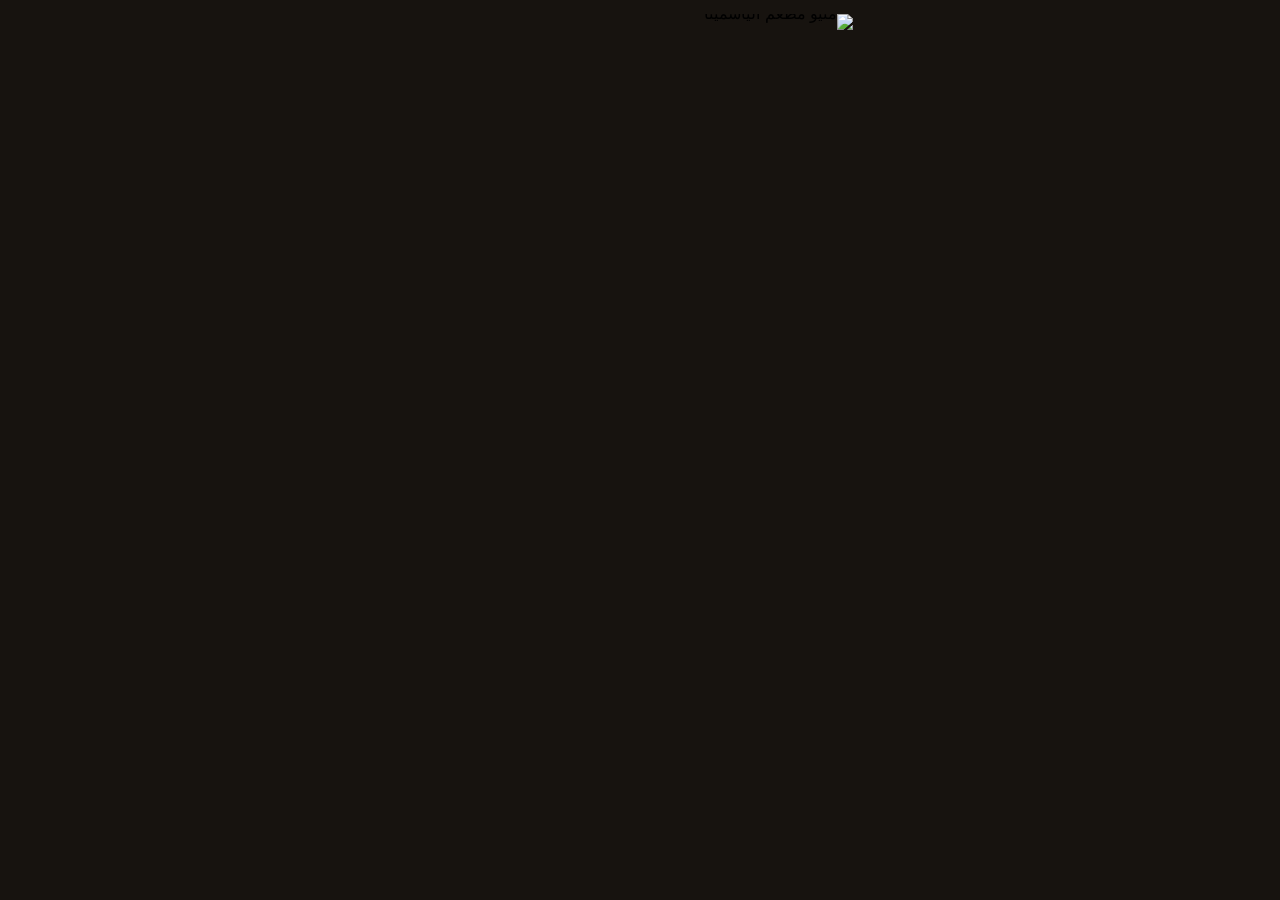
==== index.html @ 0ace9b57 "Add files via upload" ====
<!doctype html>
<html lang="ar" dir="rtl">
<head>
<meta charset="utf-8">
<meta name="viewport" content="width=device-width, initial-scale=1, viewport-fit=cover">
<meta name="theme-color" content="#211b13">
<title>منيو الياسمينا</title>
<style>
*{box-sizing:border-box}html,body{margin:0;min-height:100%;background:#17130f;font-family:Arial,Tahoma,sans-serif}
body{display:flex;justify-content:center;align-items:flex-start}
.menu-page{position:relative;width:min(100vw,calc(100vh * 300 / 633));max-width:600px;line-height:0}
.menu-page img{display:block;width:100%;height:auto}
.hotspot{position:absolute;display:block;z-index:2;cursor:pointer;-webkit-tap-highlight-color:transparent}
.cover-menu{left:18%;top:53%;width:64%;height:11%}
.category-link{border-radius:8px}
.back{position:fixed;z-index:10;top:max(10px,env(safe-area-inset-top));right:10px;line-height:1.2;text-decoration:none;color:#23190b;background:#ffc928;border:1px solid rgba(255,255,255,.45);border-radius:24px;padding:10px 14px;font-size:14px;font-weight:700;box-shadow:0 2px 9px #0005}
.back:active{transform:scale(.98)}
@media(min-width:700px){body{padding:14px 0}.menu-page{width:min(440px,calc(100vh * 300 / 633))}}
</style>
</head>
<body>
<main class="menu-page" id="app" aria-label="منيو مطعم الياسمينا"></main>
<script>
const pageParam = new URLSearchParams(location.search).get('page');
let page = Number(pageParam || 1);
if (!Number.isInteger(page) || page < 1 || page > 13) page = 1;
const app = document.getElementById('app');
const img = document.createElement('img');
img.src = `assets/page${page}.png`;
img.alt = page === 1 ? 'منيو مطعم الياسمينا' : page === 2 ? 'قائمة أصناف المنيو' : 'منيو الياسمينا - صفحة الصنف';
img.fetchPriority = 'high';
app.appendChild(img);
function addLink(href, cls, label, style) {
 const a=document.createElement('a'); a.href=href; a.className='hotspot '+cls; a.setAttribute('aria-label',label); a.title=label;
 Object.assign(a.style,style); app.appendChild(a);
}
if(page===1){
 addLink('?page=2','cover-menu','عرض المنيو',{});
} else if(page===2){
 const categoryLinks = [
  ['?page=3','شاورما الفراخ','6.4771%'],
  ['?page=4','مشويات الفراخ','15.0079%'],
  ['?page=5','مشويات اللحمة','22.5118%'],
  ['?page=6','فراخ كريسبي','30.0158%'],
  ['?page=10','البيتزا','36.3349%'],
  ['?page=9','المناقيش','43.4439%'],
  ['?page=7','الطواجن','50.5529%'],
  ['?page=8','الصفائح','58.4518%'],
  ['?page=13','السندوتشات','66.3507%'],
  ['?page=12','المقبلات','73.8547%'],
  ['?page=11','المشروبات','81.3586%']
 ];
 categoryLinks.forEach(([href,label,top]) => {
  addLink(href,'category-link',label,{top, height:'4.7393%',left:'18%',width:'64%'});
 });
} else {
 const back=document.createElement('a');
 back.href='?page=2'; back.className='back'; back.textContent='‹ الأصناف';
 back.setAttribute('aria-label','الرجوع إلى صفحة الأصناف الرئيسية');
 document.body.appendChild(back);
 // tap the page title area to return to the categories list as an additional shortcut
 addLink('?page=2','','الرجوع إلى الأصناف',{top:'0%',left:'0%',width:'100%',height:'8%'});
}
</script>
</body>
</html>
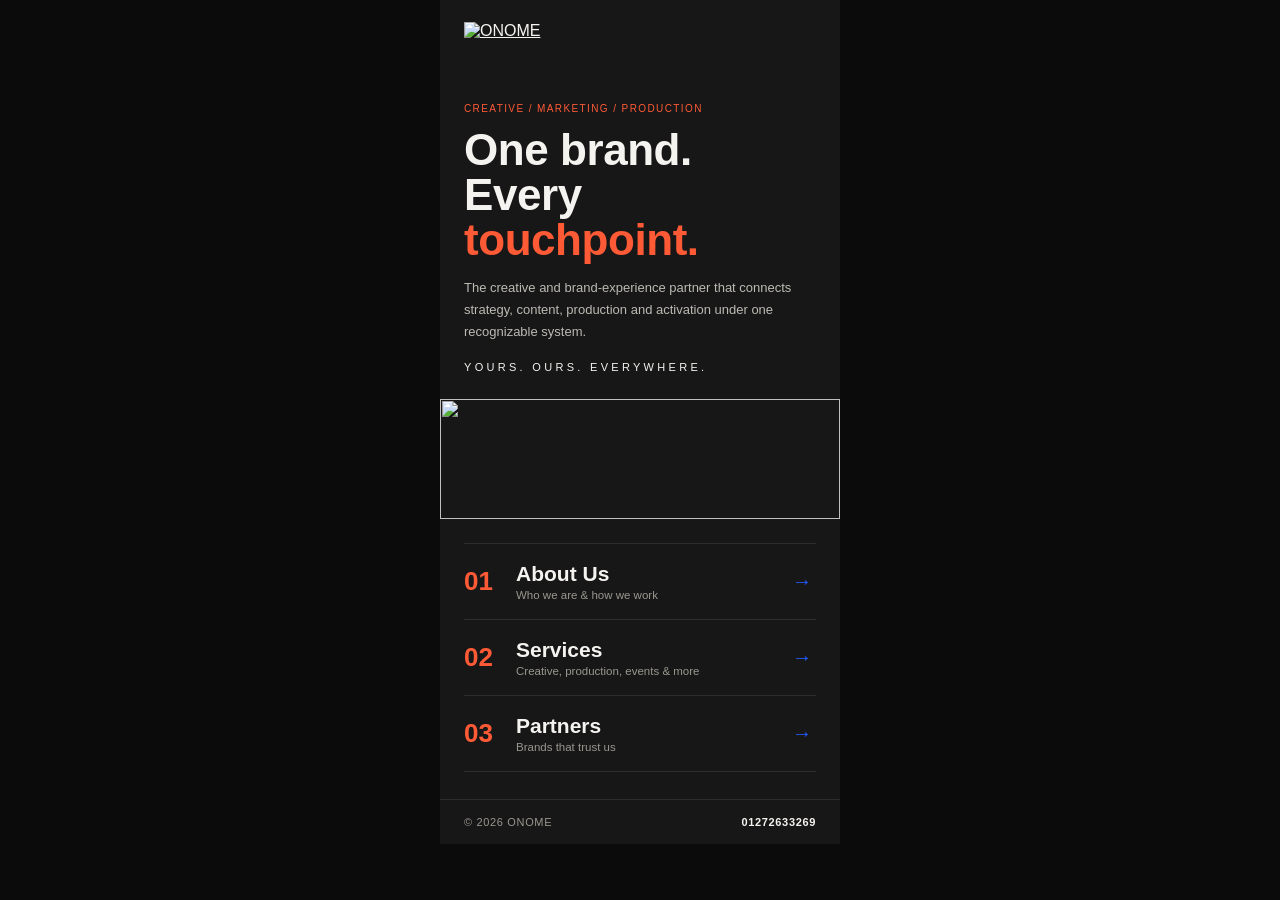
==== commit 7a5a5fc6: "Add files via upload" ====
--- a/index.html
+++ b/index.html
@@ -1,66 +1,52 @@
 <!doctype html>
-<html lang="ar" dir="rtl">
+<html lang="en">
 <head>
 <meta charset="utf-8">
-<meta name="viewport" content="width=device-width, initial-scale=1, viewport-fit=cover">
-<meta name="theme-color" content="#211b13">
-<title>منيو الياسمينا</title>
-<style>
-*{box-sizing:border-box}html,body{margin:0;min-height:100%;background:#17130f;font-family:Arial,Tahoma,sans-serif}
-body{display:flex;justify-content:center;align-items:flex-start}
-.menu-page{position:relative;width:min(100vw,calc(100vh * 300 / 633));max-width:600px;line-height:0}
-.menu-page img{display:block;width:100%;height:auto}
-.hotspot{position:absolute;display:block;z-index:2;cursor:pointer;-webkit-tap-highlight-color:transparent}
-.cover-menu{left:18%;top:53%;width:64%;height:11%}
-.category-link{border-radius:8px}
-.back{position:fixed;z-index:10;top:max(10px,env(safe-area-inset-top));right:10px;line-height:1.2;text-decoration:none;color:#23190b;background:#ffc928;border:1px solid rgba(255,255,255,.45);border-radius:24px;padding:10px 14px;font-size:14px;font-weight:700;box-shadow:0 2px 9px #0005}
-.back:active{transform:scale(.98)}
-@media(min-width:700px){body{padding:14px 0}.menu-page{width:min(440px,calc(100vh * 300 / 633))}}
-</style>
+<meta name="viewport" content="width=400">
+<title>ONOME — Yours. Ours. Everywhere.</title>
+<meta name="description" content="ONOME — Creative / Marketing / Production. Yours. Ours. Everywhere.">
+<link rel="icon" href="images/favicon.png">
+<link rel="preload" href="fonts/SpaceGrotesk.woff" as="font" type="font/woff" crossorigin>
+<link rel="stylesheet" href="style.css">
 </head>
 <body>
-<main class="menu-page" id="app" aria-label="منيو مطعم الياسمينا"></main>
-<script>
-const pageParam = new URLSearchParams(location.search).get('page');
-let page = Number(pageParam || 1);
-if (!Number.isInteger(page) || page < 1 || page > 13) page = 1;
-const app = document.getElementById('app');
-const img = document.createElement('img');
-img.src = `assets/page${page}.png`;
-img.alt = page === 1 ? 'منيو مطعم الياسمينا' : page === 2 ? 'قائمة أصناف المنيو' : 'منيو الياسمينا - صفحة الصنف';
-img.fetchPriority = 'high';
-app.appendChild(img);
-function addLink(href, cls, label, style) {
- const a=document.createElement('a'); a.href=href; a.className='hotspot '+cls; a.setAttribute('aria-label',label); a.title=label;
- Object.assign(a.style,style); app.appendChild(a);
-}
-if(page===1){
- addLink('?page=2','cover-menu','عرض المنيو',{});
-} else if(page===2){
- const categoryLinks = [
-  ['?page=3','شاورما الفراخ','6.4771%'],
-  ['?page=4','مشويات الفراخ','15.0079%'],
-  ['?page=5','مشويات اللحمة','22.5118%'],
-  ['?page=6','فراخ كريسبي','30.0158%'],
-  ['?page=10','البيتزا','36.3349%'],
-  ['?page=9','المناقيش','43.4439%'],
-  ['?page=7','الطواجن','50.5529%'],
-  ['?page=8','الصفائح','58.4518%'],
-  ['?page=13','السندوتشات','66.3507%'],
-  ['?page=12','المقبلات','73.8547%'],
-  ['?page=11','المشروبات','81.3586%']
- ];
- categoryLinks.forEach(([href,label,top]) => {
-  addLink(href,'category-link',label,{top, height:'4.7393%',left:'18%',width:'64%'});
- });
-} else {
- const back=document.createElement('a');
- back.href='?page=2'; back.className='back'; back.textContent='‹ الأصناف';
- back.setAttribute('aria-label','الرجوع إلى صفحة الأصناف الرئيسية');
- document.body.appendChild(back);
- // tap the page title area to return to the categories list as an additional shortcut
- addLink('?page=2','','الرجوع إلى الأصناف',{top:'0%',left:'0%',width:'100%',height:'8%'});
-}
-</script>
+<div class="frame dark">
+  <header>
+    <a class="logo" href="index.html"><img src="images/logo.png" alt="ONOME" width="130" height="25"></a>
+  </header>
+
+  <section class="hero">
+    <div class="label">Creative / Marketing / Production</div>
+    <h1>One brand.<br>Every <em>touchpoint.</em></h1>
+    <p>The creative and brand-experience partner that connects strategy, content, production and activation under one recognizable system.</p>
+    <div class="tagline">YOURS. OURS. EVERYWHERE.</div>
+  </section>
+
+  <img class="ribbon" src="images/ribbon.jpg" alt="" width="836" height="170">
+
+  <nav class="nav-cards">
+    <a class="nav-card" href="about.html">
+      <span class="num">01</span>
+      <div><h2>About Us</h2><small>Who we are &amp; how we work</small></div>
+      <span class="arrow">→</span>
+    </a>
+    <a class="nav-card" href="services.html">
+      <span class="num">02</span>
+      <div><h2>Services</h2><small>Creative, production, events &amp; more</small></div>
+      <span class="arrow">→</span>
+    </a>
+    <a class="nav-card" href="partners.html">
+      <span class="num">03</span>
+      <div><h2>Partners</h2><small>Brands that trust us</small></div>
+      <span class="arrow">→</span>
+    </a>
+  </nav>
+  <div style="flex:1;min-height:24px"></div>
+
+  <footer>
+    <span>© 2026 ONOME</span>
+    <a href="tel:+201272633269">01272633269</a>
+  </footer>
+</div>
 </body>
-</html>+</html>
--- a/style.css
+++ b/style.css
@@ -0,0 +1,130 @@
+/* Brand fonts — bundled (SIL Open Font License, see /fonts) */
+@font-face{font-family:'Space Grotesk';src:url(fonts/SpaceGrotesk.woff) format('woff');font-weight:300 700;font-display:swap}
+@font-face{font-family:'Montserrat';src:url(fonts/Montserrat.woff) format('woff');font-weight:100 900;font-display:swap}
+
+/* ===== ONOME brand tokens (Brand Book v1.0) ===== */
+:root{
+  --charcoal:#171717;   /* primary background / type */
+  --offwhite:#F5F3EF;   /* primary light / reverse logo */
+  --orange:#FF5A36;     /* energy / action / accent */
+  --blue:#245BFF;       /* digital / contrast accent */
+  --lime:#B8F34A;       /* campaign pop — use with restraint */
+  --green:#075B4B;      /* secondary support */
+  --grey:#6B6B6B;
+  --line:#E2DFD8;
+  --font-head:'Space Grotesk',sans-serif;
+  --font-body:'Montserrat',sans-serif;
+}
+
+*{box-sizing:border-box;margin:0;padding:0}
+html,body{background:#0B0B0B}
+body{display:flex;justify-content:center;font-family:var(--font-body);color:var(--charcoal)}
+a{color:inherit}
+
+/* Fixed 400 x 844 frame */
+.frame{
+  width:400px;height:844px;overflow-y:auto;overflow-x:hidden;
+  background:var(--offwhite);display:flex;flex-direction:column;
+}
+.frame::-webkit-scrollbar{width:0}
+.frame.dark{background:var(--charcoal);color:var(--offwhite)}
+
+/* Header */
+header{
+  background:var(--charcoal);display:flex;align-items:center;justify-content:space-between;
+  padding:22px 24px;
+}
+.logo img{display:block;width:130px;height:auto}
+.back{
+  font-size:11px;font-weight:500;letter-spacing:.12em;text-transform:uppercase;
+  color:var(--offwhite);text-decoration:none;border:1px solid #3a3a3a;border-radius:999px;padding:7px 12px;
+}
+.back:hover{border-color:var(--orange);color:var(--orange)}
+
+/* Labels */
+.label{font-size:10px;font-weight:500;letter-spacing:.14em;text-transform:uppercase;color:var(--orange)}
+
+/* ---------- Home ---------- */
+.hero{padding:34px 24px 0}
+.hero h1{
+  font-family:var(--font-head);font-weight:700;font-size:44px;line-height:1.02;
+  letter-spacing:-.01em;margin:14px 0 14px;
+}
+.hero h1 em{font-style:normal;color:var(--orange)}
+.hero p{color:#BDBAB4;font-size:13px;line-height:1.7}
+.tagline{font-size:11px;letter-spacing:.3em;color:var(--offwhite);margin-top:18px}
+
+.ribbon{display:block;width:100%;height:120px;object-fit:cover;margin:26px 0 24px}
+
+.nav-cards{display:flex;flex-direction:column;padding:0 24px}
+.nav-card{
+  display:grid;grid-template-columns:52px 1fr 24px;align-items:center;
+  padding:18px 0;border-top:1px solid #2E2E2E;text-decoration:none;color:var(--offwhite);
+}
+.nav-card:last-child{border-bottom:1px solid #2E2E2E}
+.nav-card .num{font-family:var(--font-head);font-weight:700;font-size:26px;color:var(--orange)}
+.nav-card h2{font-family:var(--font-head);font-weight:700;font-size:21px}
+.nav-card small{display:block;color:#9A978F;font-size:11.5px;margin-top:3px}
+.nav-card .arrow{color:var(--blue);font-size:20px;transition:transform .2s}
+.nav-card:hover .arrow{transform:translateX(4px);color:var(--orange)}
+
+/* ---------- Inner pages ---------- */
+main{flex:1;padding:30px 24px 26px}
+.page-title{font-family:var(--font-head);font-weight:700;font-size:38px;line-height:1.05;margin:8px 0 14px}
+.lead{color:#4A4A4A;font-size:13.5px;line-height:1.75;margin-bottom:24px}
+
+.panel{
+  background:var(--charcoal);color:var(--offwhite);border-radius:12px;
+  padding:20px;margin-bottom:22px;position:relative;overflow:hidden;
+}
+.panel h3{font-family:var(--font-head);font-weight:700;font-size:21px;line-height:1.2;margin:8px 0}
+.panel p{font-size:12.5px;line-height:1.65;color:#C9C6BF}
+.panel::after{content:"";position:absolute;right:-18px;bottom:-18px;width:64px;height:64px;
+  background:linear-gradient(135deg,transparent 50%,var(--orange) 50%)}
+
+.block{border-top:1.5px solid var(--charcoal);padding-top:10px;margin-bottom:20px}
+.block p{font-size:13px;line-height:1.65;margin-top:6px}
+
+.chips{display:flex;flex-wrap:wrap;gap:7px;margin:10px 0 22px}
+.chip{background:var(--charcoal);color:var(--offwhite);font-size:11px;font-weight:500;border-radius:999px;padding:6px 12px}
+
+.checks{list-style:none;display:grid;grid-template-columns:1fr 1fr;gap:8px;margin-top:10px}
+.checks li{border:1px solid var(--line);background:#fff;border-radius:10px;padding:11px 12px;font-size:12px;font-weight:500}
+.checks li::before{content:"";display:inline-block;width:7px;height:7px;background:var(--orange);margin-right:8px;vertical-align:1px}
+
+.list{display:flex;flex-direction:column;gap:9px}
+.item{
+  display:grid;grid-template-columns:40px 1fr;gap:4px;
+  background:#fff;border:1px solid var(--line);border-radius:12px;padding:15px 16px;
+}
+.item .num{font-family:var(--font-head);font-weight:700;font-size:19px;color:var(--orange)}
+.item h3{font-family:var(--font-head);font-weight:700;font-size:16px;margin-bottom:3px}
+.item p{color:var(--grey);font-size:12px;line-height:1.55}
+
+.descriptor{
+  background:var(--blue);color:#fff;border-radius:12px;padding:18px 20px;margin-bottom:22px;
+  display:grid;grid-template-columns:1fr 1fr;gap:10px 12px;
+  font-size:11px;font-weight:500;letter-spacing:.18em;
+}
+
+.partners{display:grid;grid-template-columns:1fr 1fr;gap:9px}
+.partner{
+  background:#fff;border:1px solid var(--line);border-radius:12px;height:80px;
+  display:flex;align-items:center;justify-content:center;text-align:center;padding:10px;
+  font-family:var(--font-head);font-weight:700;font-size:13.5px;line-height:1.25;
+}
+.partner:nth-child(4n+1){border-left:4px solid var(--orange)}
+.partner:nth-child(4n+2){border-left:4px solid var(--blue)}
+
+.cta{
+  display:block;margin-top:24px;background:var(--orange);color:#fff;text-align:center;text-decoration:none;
+  font-family:var(--font-head);font-weight:700;font-size:15px;border-radius:999px;padding:15px;
+}
+
+/* Footer */
+footer{
+  background:var(--charcoal);color:#9A978F;font-size:11px;letter-spacing:.06em;
+  padding:16px 24px;display:flex;justify-content:space-between;align-items:center;
+}
+.frame.dark footer{border-top:1px solid #2E2E2E}
+footer a{color:var(--offwhite);text-decoration:none;font-weight:600}
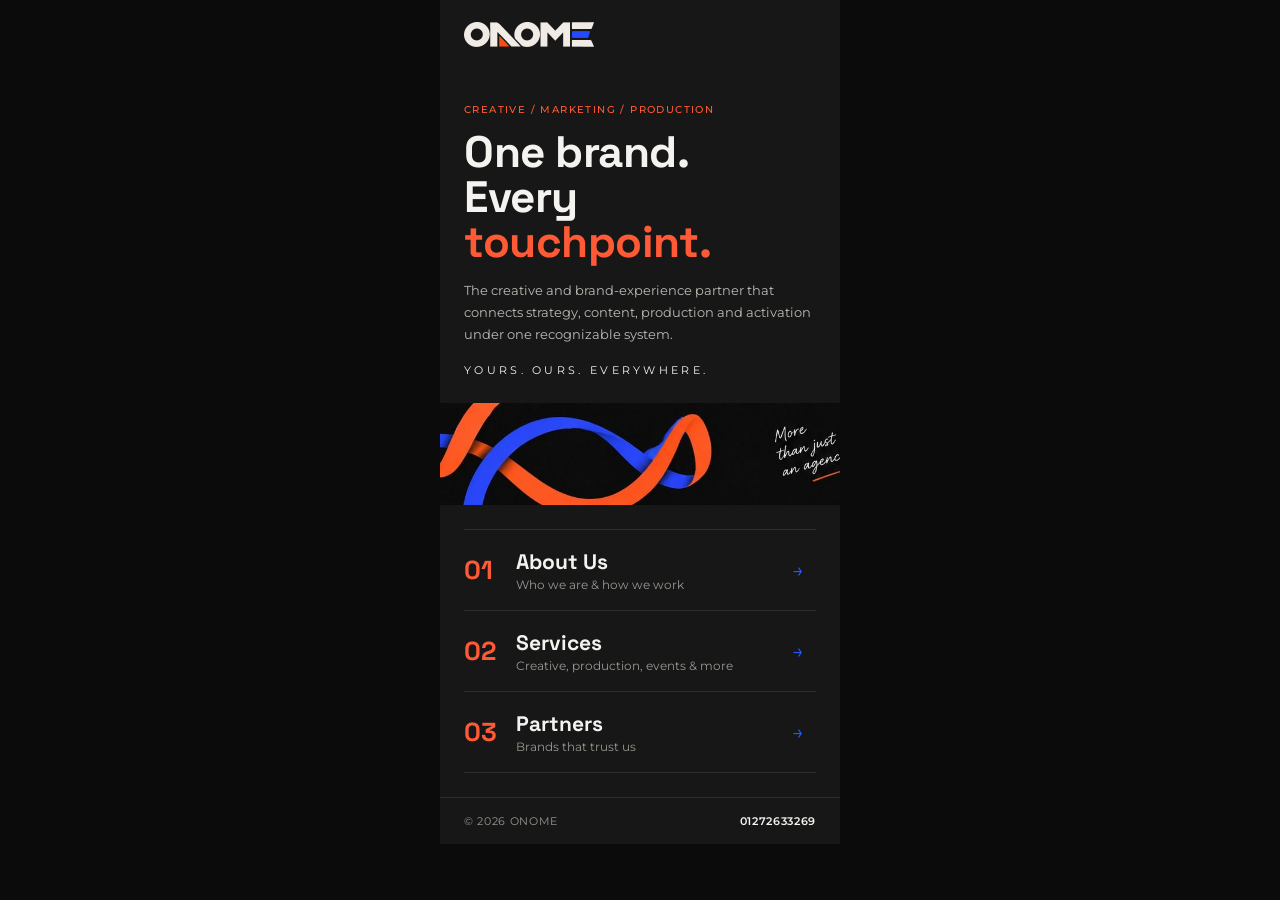
==== commit b1f4e063: "Add files via upload" ====
--- a/index.html
+++ b/index.html
@@ -5,14 +5,14 @@
 <meta name="viewport" content="width=400">
 <title>ONOME — Yours. Ours. Everywhere.</title>
 <meta name="description" content="ONOME — Creative / Marketing / Production. Yours. Ours. Everywhere.">
-<link rel="icon" href="images/favicon.png">
-<link rel="preload" href="fonts/SpaceGrotesk.woff" as="font" type="font/woff" crossorigin>
+<link rel="icon" href="favicon.png">
+<link rel="preload" href="SpaceGrotesk.woff" as="font" type="font/woff" crossorigin>
 <link rel="stylesheet" href="style.css">
 </head>
 <body>
 <div class="frame dark">
   <header>
-    <a class="logo" href="index.html"><img src="images/logo.png" alt="ONOME" width="130" height="25"></a>
+    <a class="logo" href="index.html"><img src="logo.png" alt="ONOME" width="130" height="25"></a>
   </header>
 
   <section class="hero">
@@ -22,7 +22,7 @@
     <div class="tagline">YOURS. OURS. EVERYWHERE.</div>
   </section>
 
-  <img class="ribbon" src="images/ribbon.jpg" alt="" width="836" height="170">
+  <img class="ribbon" src="ribbon.jpg" alt="" width="836" height="170">
 
   <nav class="nav-cards">
     <a class="nav-card" href="about.html">
--- a/style.css
+++ b/style.css
@@ -1,6 +1,6 @@
 /* Brand fonts — bundled (SIL Open Font License, see /fonts) */
-@font-face{font-family:'Space Grotesk';src:url(fonts/SpaceGrotesk.woff) format('woff');font-weight:300 700;font-display:swap}
-@font-face{font-family:'Montserrat';src:url(fonts/Montserrat.woff) format('woff');font-weight:100 900;font-display:swap}
+@font-face{font-family:'Space Grotesk';src:url(SpaceGrotesk.woff) format('woff');font-weight:300 700;font-display:swap}
+@font-face{font-family:'Montserrat';src:url(Montserrat.woff) format('woff');font-weight:100 900;font-display:swap}
 
 /* ===== ONOME brand tokens (Brand Book v1.0) ===== */
 :root{
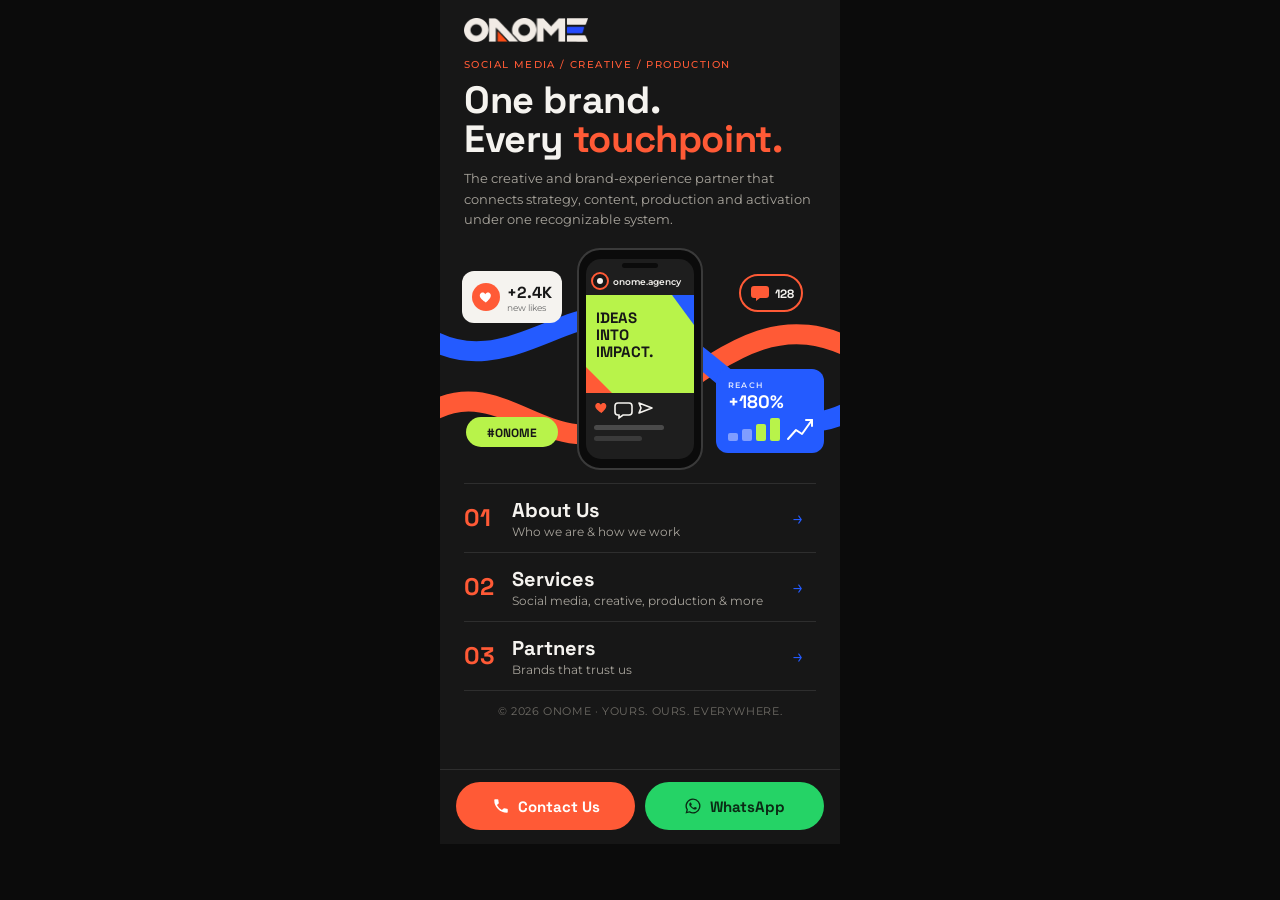
==== commit 0b30e6d6: "Add files via upload" ====
--- a/index.html
+++ b/index.html
@@ -4,25 +4,82 @@
 <meta charset="utf-8">
 <meta name="viewport" content="width=400">
 <title>ONOME — Yours. Ours. Everywhere.</title>
-<meta name="description" content="ONOME — Creative / Marketing / Production. Yours. Ours. Everywhere.">
+<meta name="description" content="ONOME — Social Media Marketing, Creative & Production. Yours. Ours. Everywhere.">
+<meta name="theme-color" content="#171717">
 <link rel="icon" href="favicon.png">
 <link rel="preload" href="SpaceGrotesk.woff" as="font" type="font/woff" crossorigin>
 <link rel="stylesheet" href="style.css">
 </head>
 <body>
-<div class="frame dark">
+<div class="frame">
   <header>
-    <a class="logo" href="index.html"><img src="logo.png" alt="ONOME" width="130" height="25"></a>
+    <a class="logo" href="index.html"><img src="logo.png" alt="ONOME" width="124" height="24"></a>
   </header>
 
   <section class="hero">
-    <div class="label">Creative / Marketing / Production</div>
+    <div class="label">Social Media / Creative / Production</div>
     <h1>One brand.<br>Every <em>touchpoint.</em></h1>
     <p>The creative and brand-experience partner that connects strategy, content, production and activation under one recognizable system.</p>
-    <div class="tagline">YOURS. OURS. EVERYWHERE.</div>
   </section>
 
-  <img class="ribbon" src="ribbon.jpg" alt="" width="836" height="170">
+  <svg class="hero-art" viewBox="0 0 400 236" role="img" aria-label="Social media marketing: a phone feed with likes, comments and growing reach">
+    <path d="M-20 178 C 60 118, 110 236, 196 176 S 336 64, 420 112" fill="none" stroke="#FF5A36" stroke-width="20" stroke-linecap="round"/>
+    <path d="M-20 92 C 70 154, 140 34, 222 88 S 344 214, 420 164" fill="none" stroke="#245BFF" stroke-width="20" stroke-linecap="round"/>
+
+    <!-- phone -->
+    <rect x="138" y="8" width="124" height="220" rx="22" fill="#0B0B0B" stroke="#3A3A3A" stroke-width="2"/>
+    <rect x="146" y="18" width="108" height="200" rx="15" fill="#1E1E1E"/>
+    <rect x="182" y="22" width="36" height="5" rx="2.5" fill="#0B0B0B"/>
+    <circle cx="160" cy="40" r="8" fill="#171717" stroke="#FF5A36" stroke-width="2"/>
+    <circle cx="160" cy="40" r="3" fill="#F5F3EF"/>
+    <text x="173" y="43.5" font-family="Montserrat,sans-serif" font-size="8.5" font-weight="600" fill="#F5F3EF">onome.agency</text>
+    <rect x="146" y="54" width="108" height="98" fill="#B8F34A"/>
+    <path d="M232 54 h22 v30 z" fill="#245BFF"/>
+    <path d="M146 152 v-26 l26 26 z" fill="#FF5A36"/>
+    <text font-family="'Space Grotesk',sans-serif" font-weight="700" font-size="15" fill="#171717">
+      <tspan x="156" y="82">IDEAS</tspan><tspan x="156" y="99">INTO</tspan><tspan x="156" y="116">IMPACT.</tspan>
+    </text>
+    <path transform="translate(154 159) scale(.62)" d="M12 21s-7-4.4-9.3-8.6C1 9 3 5 6.6 5c2 0 3.5 1.1 4.4 2.6C11.9 6.1 13.4 5 15.4 5 19 5 21 9 19.3 12.4 17 16.6 12 21 12 21z" fill="#FF5A36"/>
+    <path d="M178 162 h11 a3 3 0 0 1 3 3 v6 a3 3 0 0 1 -3 3 h-6 l-4 3 v-3 h-1 a3 3 0 0 1 -3 -3 v-6 a3 3 0 0 1 3 -3z" fill="none" stroke="#F5F3EF" stroke-width="1.6"/>
+    <path d="M199 162 l13 5 -13 5 2-5z" fill="none" stroke="#F5F3EF" stroke-width="1.6" stroke-linejoin="round"/>
+    <rect x="154" y="184" width="70" height="5" rx="2.5" fill="#4A4A4A"/>
+    <rect x="154" y="195" width="48" height="5" rx="2.5" fill="#3A3A3A"/>
+
+    <!-- likes card -->
+    <g transform="translate(22 30)">
+      <rect width="100" height="52" rx="12" fill="#F5F3EF"/>
+      <circle cx="24" cy="26" r="14" fill="#FF5A36"/>
+      <path transform="translate(16.5 18.5) scale(.62)" d="M12 21s-7-4.4-9.3-8.6C1 9 3 5 6.6 5c2 0 3.5 1.1 4.4 2.6C11.9 6.1 13.4 5 15.4 5 19 5 21 9 19.3 12.4 17 16.6 12 21 12 21z" fill="#fff"/>
+      <text x="45" y="27" font-family="'Space Grotesk',sans-serif" font-weight="700" font-size="16" fill="#171717">+2.4K</text>
+      <text x="45" y="40" font-family="Montserrat,sans-serif" font-size="8.5" fill="#6B6B6B">new likes</text>
+    </g>
+
+    <!-- reach card -->
+    <g transform="translate(276 128)">
+      <rect width="108" height="84" rx="12" fill="#245BFF"/>
+      <text x="12" y="19" font-family="Montserrat,sans-serif" font-size="7.5" font-weight="600" letter-spacing="1.2" fill="#DDE5FF">REACH</text>
+      <text x="12" y="39" font-family="'Space Grotesk',sans-serif" font-weight="700" font-size="18" fill="#fff">+180%</text>
+      <rect x="12" y="64" width="10" height="8" rx="2" fill="#7F9DFF"/>
+      <rect x="26" y="60" width="10" height="12" rx="2" fill="#7F9DFF"/>
+      <rect x="40" y="55" width="10" height="17" rx="2" fill="#B8F34A"/>
+      <rect x="54" y="49" width="10" height="23" rx="2" fill="#B8F34A"/>
+      <path d="M72 70 L80 61 L86 65 L96 51" fill="none" stroke="#fff" stroke-width="2" stroke-linecap="round" stroke-linejoin="round"/>
+      <path d="M90 51 h6 v6" fill="none" stroke="#fff" stroke-width="2" stroke-linecap="round" stroke-linejoin="round"/>
+    </g>
+
+    <!-- notification bubble -->
+    <g transform="translate(300 34)">
+      <rect width="62" height="36" rx="18" fill="#171717" stroke="#FF5A36" stroke-width="2"/>
+      <path d="M14 11 h12 a3 3 0 0 1 3 3 v6 a3 3 0 0 1 -3 3 h-6 l-4 3 v-3 h-2 a3 3 0 0 1 -3 -3 v-6 a3 3 0 0 1 3 -3z" fill="#FF5A36"/>
+      <text x="35" y="23" font-family="'Space Grotesk',sans-serif" font-weight="700" font-size="12" fill="#F5F3EF">128</text>
+    </g>
+
+    <!-- hashtag chip -->
+    <g transform="translate(26 176)">
+      <rect width="92" height="30" rx="15" fill="#B8F34A"/>
+      <text x="46" y="19.5" text-anchor="middle" font-family="'Space Grotesk',sans-serif" font-weight="700" font-size="12" fill="#171717">#ONOME</text>
+    </g>
+  </svg>
 
   <nav class="nav-cards">
     <a class="nav-card" href="about.html">
@@ -32,7 +89,7 @@
     </a>
     <a class="nav-card" href="services.html">
       <span class="num">02</span>
-      <div><h2>Services</h2><small>Creative, production, events &amp; more</small></div>
+      <div><h2>Services</h2><small>Social media, creative, production &amp; more</small></div>
       <span class="arrow">→</span>
     </a>
     <a class="nav-card" href="partners.html">
@@ -41,12 +98,18 @@
       <span class="arrow">→</span>
     </a>
   </nav>
-  <div style="flex:1;min-height:24px"></div>
+  <div class="copy">© 2026 ONOME · YOURS. OURS. EVERYWHERE.</div>
 
-  <footer>
-    <span>© 2026 ONOME</span>
-    <a href="tel:+201272633269">01272633269</a>
-  </footer>
+  <div class="actions">
+    <a class="btn btn-call" href="tel:+201272633269">
+      <svg viewBox="0 0 24 24" fill="currentColor" aria-hidden="true"><path d="M6.6 10.8a15.1 15.1 0 0 0 6.6 6.6l2.2-2.2a1 1 0 0 1 1-.25 11.4 11.4 0 0 0 3.6.57 1 1 0 0 1 1 1V20a1 1 0 0 1-1 1A17 17 0 0 1 3 4a1 1 0 0 1 1-1h3.5a1 1 0 0 1 1 1c0 1.25.2 2.45.57 3.57a1 1 0 0 1-.25 1L6.6 10.8z"/></svg>
+      Contact Us
+    </a>
+    <a class="btn btn-wa" href="https://wa.me/201272633269?text=Hi%20ONOME%2C%20I%27d%20like%20to%20know%20more%20about%20your%20services" target="_blank" rel="noopener">
+      <svg viewBox="0 0 24 24" fill="currentColor" aria-hidden="true"><path d="M12 2a10 10 0 0 0-8.6 15.1L2 22l5-1.3A10 10 0 1 0 12 2zm0 18.2a8.2 8.2 0 0 1-4.2-1.15l-.3-.18-3 .78.8-2.9-.2-.3A8.2 8.2 0 1 1 12 20.2zm4.5-6.1c-.25-.12-1.47-.72-1.7-.8s-.39-.12-.56.12-.64.8-.78.97-.29.18-.54.06a6.7 6.7 0 0 1-1.97-1.22 7.4 7.4 0 0 1-1.37-1.7c-.14-.25 0-.38.11-.5l.37-.43c.12-.15.16-.25.25-.42a.46.46 0 0 0 0-.43c-.06-.12-.56-1.34-.76-1.84s-.4-.42-.56-.42h-.48a.92.92 0 0 0-.66.31 2.8 2.8 0 0 0-.87 2.07 4.8 4.8 0 0 0 1 2.56 11 11 0 0 0 4.2 3.7c1.56.68 2.18.73 2.96.62a2.5 2.5 0 0 0 1.66-1.17 2 2 0 0 0 .14-1.17c-.06-.1-.23-.16-.48-.28z"/></svg>
+      WhatsApp
+    </a>
+  </div>
 </div>
 </body>
 </html>
--- a/style.css
+++ b/style.css
@@ -1,130 +1,150 @@
-/* Brand fonts — bundled (SIL Open Font License, see /fonts) */
+/* Brand fonts — bundled (SIL Open Font License) */
 @font-face{font-family:'Space Grotesk';src:url(SpaceGrotesk.woff) format('woff');font-weight:300 700;font-display:swap}
 @font-face{font-family:'Montserrat';src:url(Montserrat.woff) format('woff');font-weight:100 900;font-display:swap}
 
 /* ===== ONOME brand tokens (Brand Book v1.0) ===== */
 :root{
-  --charcoal:#171717;   /* primary background / type */
-  --offwhite:#F5F3EF;   /* primary light / reverse logo */
-  --orange:#FF5A36;     /* energy / action / accent */
-  --blue:#245BFF;       /* digital / contrast accent */
-  --lime:#B8F34A;       /* campaign pop — use with restraint */
-  --green:#075B4B;      /* secondary support */
-  --grey:#6B6B6B;
-  --line:#E2DFD8;
+  --charcoal:#171717;
+  --offwhite:#F5F3EF;
+  --orange:#FF5A36;
+  --blue:#245BFF;
+  --lime:#B8F34A;
+  --card:#202020;
+  --line:#2E2E2E;
+  --muted:#A9A59D;
+  --wa:#25D366;
   --font-head:'Space Grotesk',sans-serif;
   --font-body:'Montserrat',sans-serif;
 }
 
 *{box-sizing:border-box;margin:0;padding:0}
 html,body{background:#0B0B0B}
-body{display:flex;justify-content:center;font-family:var(--font-body);color:var(--charcoal)}
+body{display:flex;justify-content:center;font-family:var(--font-body);color:var(--offwhite)}
 a{color:inherit}
 
-/* Fixed 400 x 844 frame */
+/* Fixed 400 x 844 frame — black on every page */
 .frame{
   width:400px;height:844px;overflow-y:auto;overflow-x:hidden;
-  background:var(--offwhite);display:flex;flex-direction:column;
+  background:var(--charcoal);display:flex;flex-direction:column;position:relative;
 }
 .frame::-webkit-scrollbar{width:0}
-.frame.dark{background:var(--charcoal);color:var(--offwhite)}
 
 /* Header */
-header{
-  background:var(--charcoal);display:flex;align-items:center;justify-content:space-between;
-  padding:22px 24px;
-}
-.logo img{display:block;width:130px;height:auto}
+header{display:flex;align-items:center;justify-content:space-between;padding:18px 24px 0}
+.logo img{display:block;width:124px;height:auto}
 .back{
   font-size:11px;font-weight:500;letter-spacing:.12em;text-transform:uppercase;
-  color:var(--offwhite);text-decoration:none;border:1px solid #3a3a3a;border-radius:999px;padding:7px 12px;
+  text-decoration:none;border:1px solid #3a3a3a;border-radius:999px;padding:7px 12px;
 }
 .back:hover{border-color:var(--orange);color:var(--orange)}
 
-/* Labels */
 .label{font-size:10px;font-weight:500;letter-spacing:.14em;text-transform:uppercase;color:var(--orange)}
 
 /* ---------- Home ---------- */
-.hero{padding:34px 24px 0}
-.hero h1{
-  font-family:var(--font-head);font-weight:700;font-size:44px;line-height:1.02;
-  letter-spacing:-.01em;margin:14px 0 14px;
-}
+.hero{padding:16px 24px 0}
+.hero h1{font-family:var(--font-head);font-weight:700;font-size:38px;line-height:1.03;letter-spacing:-.01em;margin:10px 0 10px}
 .hero h1 em{font-style:normal;color:var(--orange)}
-.hero p{color:#BDBAB4;font-size:13px;line-height:1.7}
-.tagline{font-size:11px;letter-spacing:.3em;color:var(--offwhite);margin-top:18px}
+.hero p{color:var(--muted);font-size:12.5px;line-height:1.65}
+.tagline{font-size:10.5px;letter-spacing:.3em;margin-top:12px}
 
-.ribbon{display:block;width:100%;height:120px;object-fit:cover;margin:26px 0 24px}
+.hero-art{display:block;width:100%;height:auto;margin:10px 0 6px}
 
 .nav-cards{display:flex;flex-direction:column;padding:0 24px}
 .nav-card{
-  display:grid;grid-template-columns:52px 1fr 24px;align-items:center;
-  padding:18px 0;border-top:1px solid #2E2E2E;text-decoration:none;color:var(--offwhite);
+  display:grid;grid-template-columns:48px 1fr 24px;align-items:center;
+  padding:13px 0;border-top:1px solid var(--line);text-decoration:none;
 }
-.nav-card:last-child{border-bottom:1px solid #2E2E2E}
-.nav-card .num{font-family:var(--font-head);font-weight:700;font-size:26px;color:var(--orange)}
-.nav-card h2{font-family:var(--font-head);font-weight:700;font-size:21px}
-.nav-card small{display:block;color:#9A978F;font-size:11.5px;margin-top:3px}
+.nav-card:last-child{border-bottom:1px solid var(--line)}
+.nav-card .num{font-family:var(--font-head);font-weight:700;font-size:24px;color:var(--orange)}
+.nav-card h2{font-family:var(--font-head);font-weight:700;font-size:20px}
+.nav-card small{display:block;color:var(--muted);font-size:11.5px;margin-top:2px}
 .nav-card .arrow{color:var(--blue);font-size:20px;transition:transform .2s}
 .nav-card:hover .arrow{transform:translateX(4px);color:var(--orange)}
 
 /* ---------- Inner pages ---------- */
-main{flex:1;padding:30px 24px 26px}
-.page-title{font-family:var(--font-head);font-weight:700;font-size:38px;line-height:1.05;margin:8px 0 14px}
-.lead{color:#4A4A4A;font-size:13.5px;line-height:1.75;margin-bottom:24px}
+main{flex:1;padding:22px 24px 24px}
+.page-title{font-family:var(--font-head);font-weight:700;font-size:36px;line-height:1.05;margin:8px 0 12px}
+.lead{color:var(--muted);font-size:13px;line-height:1.75;margin-bottom:22px}
 
-.panel{
-  background:var(--charcoal);color:var(--offwhite);border-radius:12px;
-  padding:20px;margin-bottom:22px;position:relative;overflow:hidden;
-}
+.panel{background:var(--blue);border-radius:12px;padding:20px;margin-bottom:22px;position:relative;overflow:hidden}
+.panel .label{color:#fff;opacity:.8}
 .panel h3{font-family:var(--font-head);font-weight:700;font-size:21px;line-height:1.2;margin:8px 0}
-.panel p{font-size:12.5px;line-height:1.65;color:#C9C6BF}
+.panel p{font-size:12.5px;line-height:1.65;color:#E4EAFF}
 .panel::after{content:"";position:absolute;right:-18px;bottom:-18px;width:64px;height:64px;
   background:linear-gradient(135deg,transparent 50%,var(--orange) 50%)}
 
-.block{border-top:1.5px solid var(--charcoal);padding-top:10px;margin-bottom:20px}
+.block{border-top:1.5px solid var(--offwhite);padding-top:10px;margin-bottom:20px}
 .block p{font-size:13px;line-height:1.65;margin-top:6px}
 
 .chips{display:flex;flex-wrap:wrap;gap:7px;margin:10px 0 22px}
-.chip{background:var(--charcoal);color:var(--offwhite);font-size:11px;font-weight:500;border-radius:999px;padding:6px 12px}
+.chip{background:var(--offwhite);color:var(--charcoal);font-size:11px;font-weight:500;border-radius:999px;padding:6px 12px}
 
 .checks{list-style:none;display:grid;grid-template-columns:1fr 1fr;gap:8px;margin-top:10px}
-.checks li{border:1px solid var(--line);background:#fff;border-radius:10px;padding:11px 12px;font-size:12px;font-weight:500}
+.checks li{border:1px solid var(--line);background:var(--card);border-radius:10px;padding:11px 12px;font-size:12px;font-weight:500}
 .checks li::before{content:"";display:inline-block;width:7px;height:7px;background:var(--orange);margin-right:8px;vertical-align:1px}
 
 .list{display:flex;flex-direction:column;gap:9px}
-.item{
-  display:grid;grid-template-columns:40px 1fr;gap:4px;
-  background:#fff;border:1px solid var(--line);border-radius:12px;padding:15px 16px;
-}
+.item{display:grid;grid-template-columns:40px 1fr;gap:4px;background:var(--card);border:1px solid var(--line);border-radius:12px;padding:15px 16px}
 .item .num{font-family:var(--font-head);font-weight:700;font-size:19px;color:var(--orange)}
 .item h3{font-family:var(--font-head);font-weight:700;font-size:16px;margin-bottom:3px}
-.item p{color:var(--grey);font-size:12px;line-height:1.55}
+.item p{color:var(--muted);font-size:12px;line-height:1.55}
+.item.featured{background:var(--lime);border-color:var(--lime);color:var(--charcoal)}
+.item.featured .num{color:var(--charcoal)}
+.item.featured p{color:#2b3a10}
+.item.featured .tag{display:inline-block;font-size:9px;font-weight:600;letter-spacing:.12em;background:var(--charcoal);color:var(--lime);border-radius:999px;padding:3px 8px;margin-bottom:6px}
 
 .descriptor{
-  background:var(--blue);color:#fff;border-radius:12px;padding:18px 20px;margin-bottom:22px;
-  display:grid;grid-template-columns:1fr 1fr;gap:10px 12px;
-  font-size:11px;font-weight:500;letter-spacing:.18em;
+  border:1px solid var(--line);border-radius:12px;padding:16px 18px;margin-bottom:20px;
+  display:grid;grid-template-columns:1fr 1fr;gap:10px 12px;font-size:10.5px;font-weight:500;letter-spacing:.18em;
 }
+.descriptor span:first-child{color:var(--lime)}
 
-.partners{display:grid;grid-template-columns:1fr 1fr;gap:9px}
-.partner{
-  background:#fff;border:1px solid var(--line);border-radius:12px;height:80px;
-  display:flex;align-items:center;justify-content:center;text-align:center;padding:10px;
-  font-family:var(--font-head);font-weight:700;font-size:13.5px;line-height:1.25;
+/* Partners logo wall — swipe sideways */
+.logo-wall{margin:0 -24px;background:#fff;padding:14px 0;overflow-x:auto;scroll-snap-type:x proximity;-webkit-overflow-scrolling:touch;scrollbar-width:none}
+.logo-wall::-webkit-scrollbar{display:none}
+.logo-wall img{display:block;height:340px;width:auto;max-width:none;padding:0 24px}
+.hint{display:flex;justify-content:space-between;color:var(--muted);font-size:11px;margin:10px 0 0}
+.hint a{color:var(--orange);text-decoration:none;font-weight:600}
+
+.copy{color:#6f6c66;font-size:10.5px;letter-spacing:.06em;text-align:center;padding:14px 0 6px}
+
+/* ---------- Action bar: on every screen ---------- */
+.actions{
+  position:sticky;bottom:0;z-index:5;display:grid;grid-template-columns:1fr 1fr;gap:10px;
+  padding:12px 16px 14px;background:rgba(23,23,23,.94);backdrop-filter:blur(8px);
+  border-top:1px solid var(--line);margin-top:auto;
 }
-.partner:nth-child(4n+1){border-left:4px solid var(--orange)}
-.partner:nth-child(4n+2){border-left:4px solid var(--blue)}
+.btn{
+  display:flex;align-items:center;justify-content:center;gap:8px;height:48px;border-radius:999px;
+  font-family:var(--font-head);font-weight:700;font-size:15px;text-decoration:none;
+}
+.btn svg{width:18px;height:18px;flex:none}
+.btn-call{background:var(--orange);color:#fff}
+.btn-wa{background:var(--wa);color:#0B2A15}
+.btn:active{transform:scale(.98)}
 
-.cta{
-  display:block;margin-top:24px;background:var(--orange);color:#fff;text-align:center;text-decoration:none;
-  font-family:var(--font-head);font-weight:700;font-size:15px;border-radius:999px;padding:15px;
+/* ---------- Our Work Samples ---------- */
+.work-btn{
+  position:relative;display:block;margin-top:18px;padding:22px 20px 20px;border-radius:16px;
+  background:var(--orange);color:#fff;text-decoration:none;overflow:hidden;
+  box-shadow:0 10px 28px rgba(255,90,54,.28);
 }
+.work-btn::before{content:"";position:absolute;right:-44px;top:-52px;width:104px;height:104px;border:14px solid var(--blue);border-radius:50%}
+.work-btn::after{content:"";position:absolute;left:0;bottom:0;width:0;height:0;border-left:44px solid var(--charcoal);border-top:44px solid transparent}
+.work-kicker{display:block;position:relative;font-size:10px;font-weight:600;letter-spacing:.18em;opacity:.85}
+.work-title{display:block;font-family:var(--font-head);font-weight:700;font-size:27px;line-height:1.1;margin:6px 0 6px;position:relative}
+.work-sub{display:block;font-size:12px;opacity:.92;padding:0 56px 0 30px;position:relative}
+.work-go{position:absolute;right:18px;bottom:16px;width:40px;height:40px;border-radius:50%;background:var(--charcoal);color:#fff;
+  display:flex;align-items:center;justify-content:center;font-size:20px;transition:transform .2s}
+.work-btn:hover .work-go{transform:translateX(3px)}
 
-/* Footer */
-footer{
-  background:var(--charcoal);color:#9A978F;font-size:11px;letter-spacing:.06em;
-  padding:16px 24px;display:flex;justify-content:space-between;align-items:center;
+.work-overlay{
+  display:none;position:fixed;top:0;left:50%;transform:translateX(-50%);z-index:20;
+  width:400px;height:844px;max-height:100vh;overflow-y:auto;background:var(--charcoal);
 }
-.frame.dark footer{border-top:1px solid #2E2E2E}
-footer a{color:var(--offwhite);text-decoration:none;font-weight:600}
+.work-overlay:target{display:block}
+.work-overlay img{display:block;width:100%;height:auto}
+.work-bar{position:sticky;top:0;z-index:2;display:flex;align-items:center;justify-content:space-between;
+  padding:14px 16px;background:rgba(23,23,23,.94);backdrop-filter:blur(8px);border-bottom:1px solid var(--line)}
+.work-close{width:36px;height:36px;border-radius:50%;background:var(--orange);color:#fff;text-decoration:none;
+  display:flex;align-items:center;justify-content:center;font-size:15px;font-weight:700}
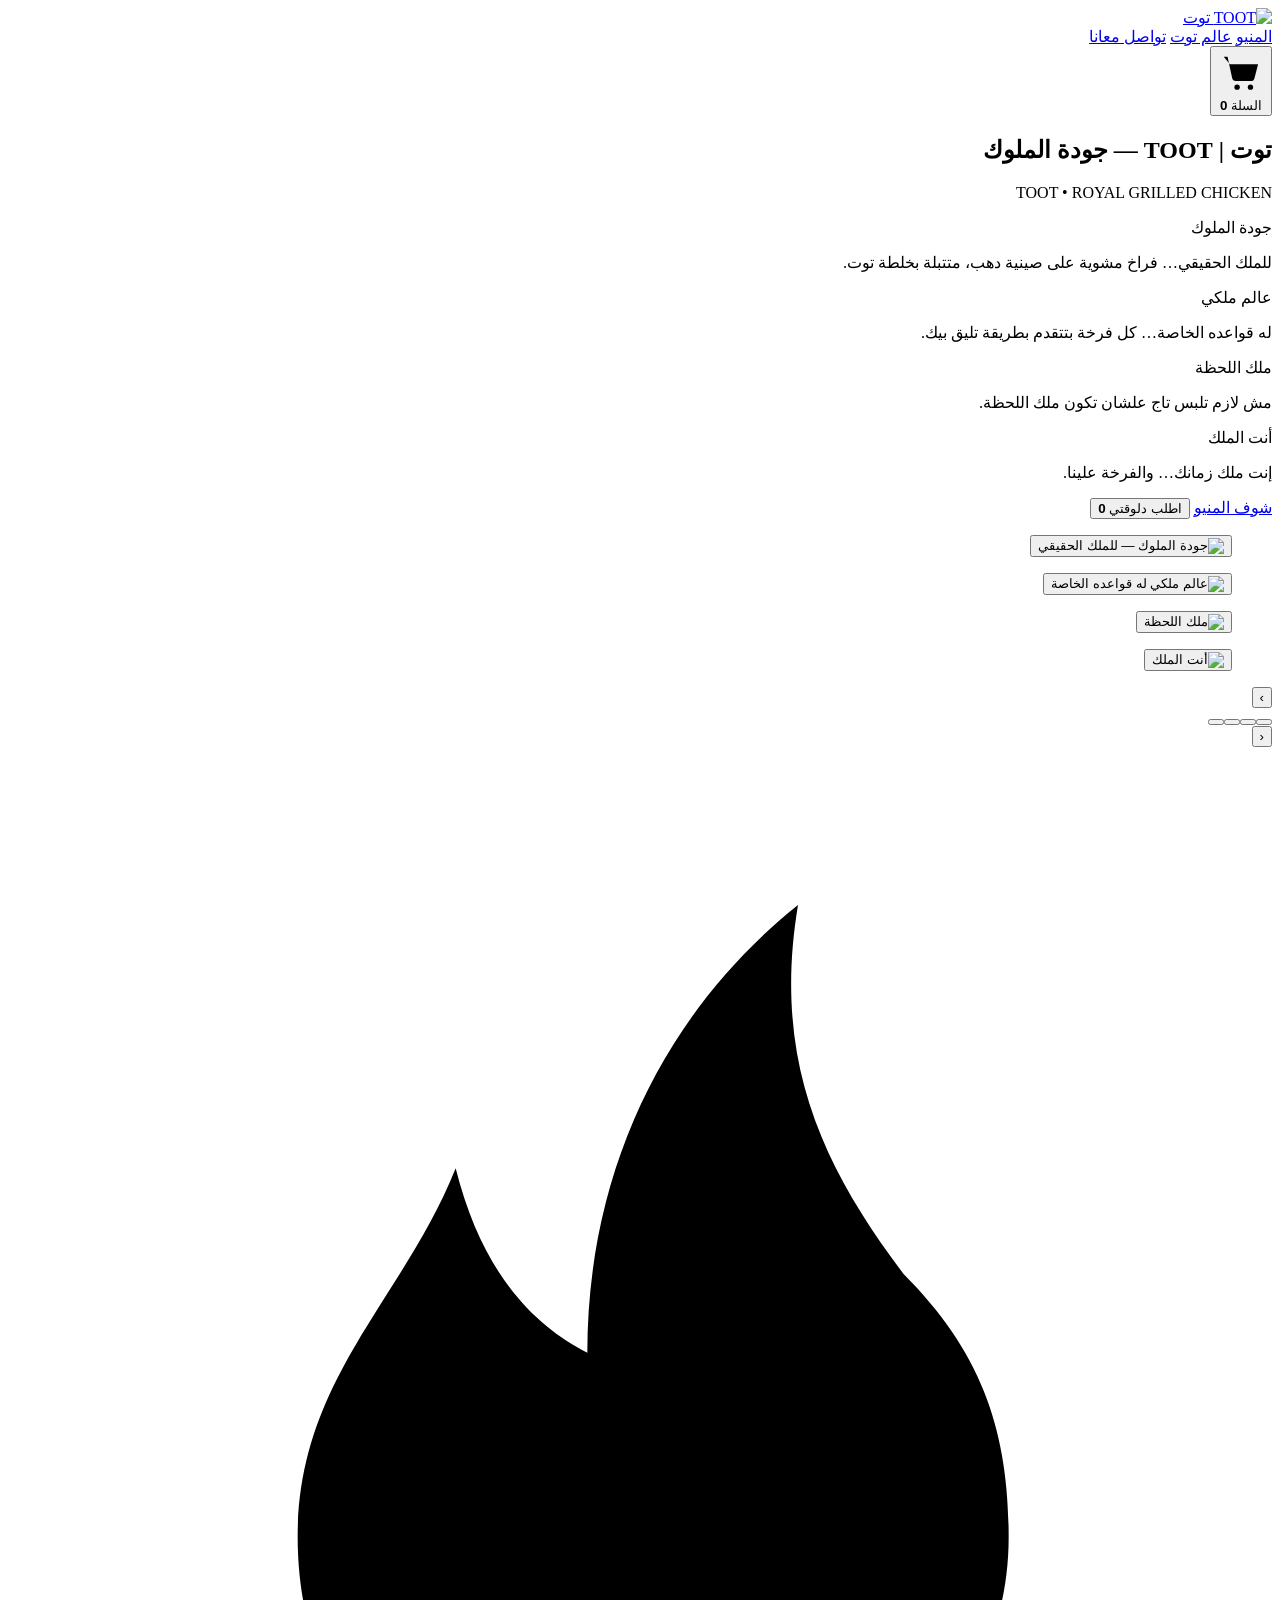
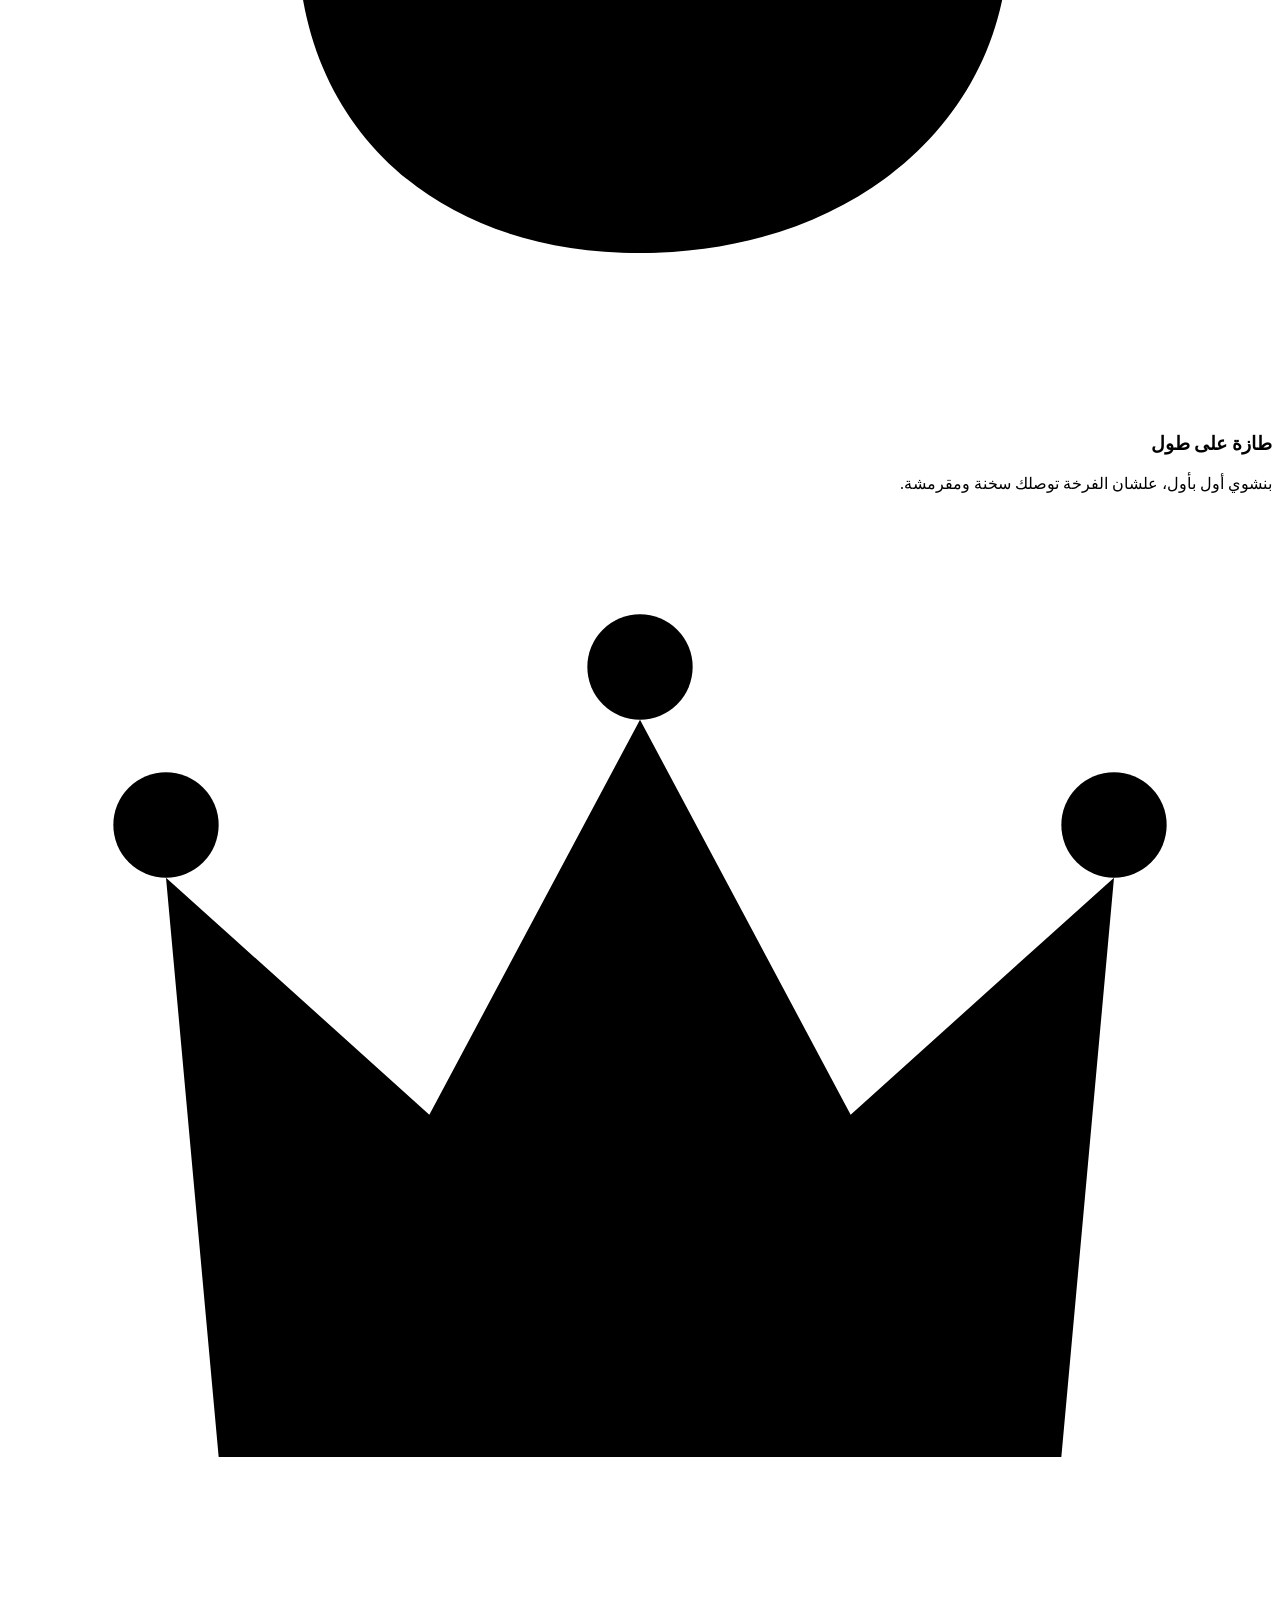
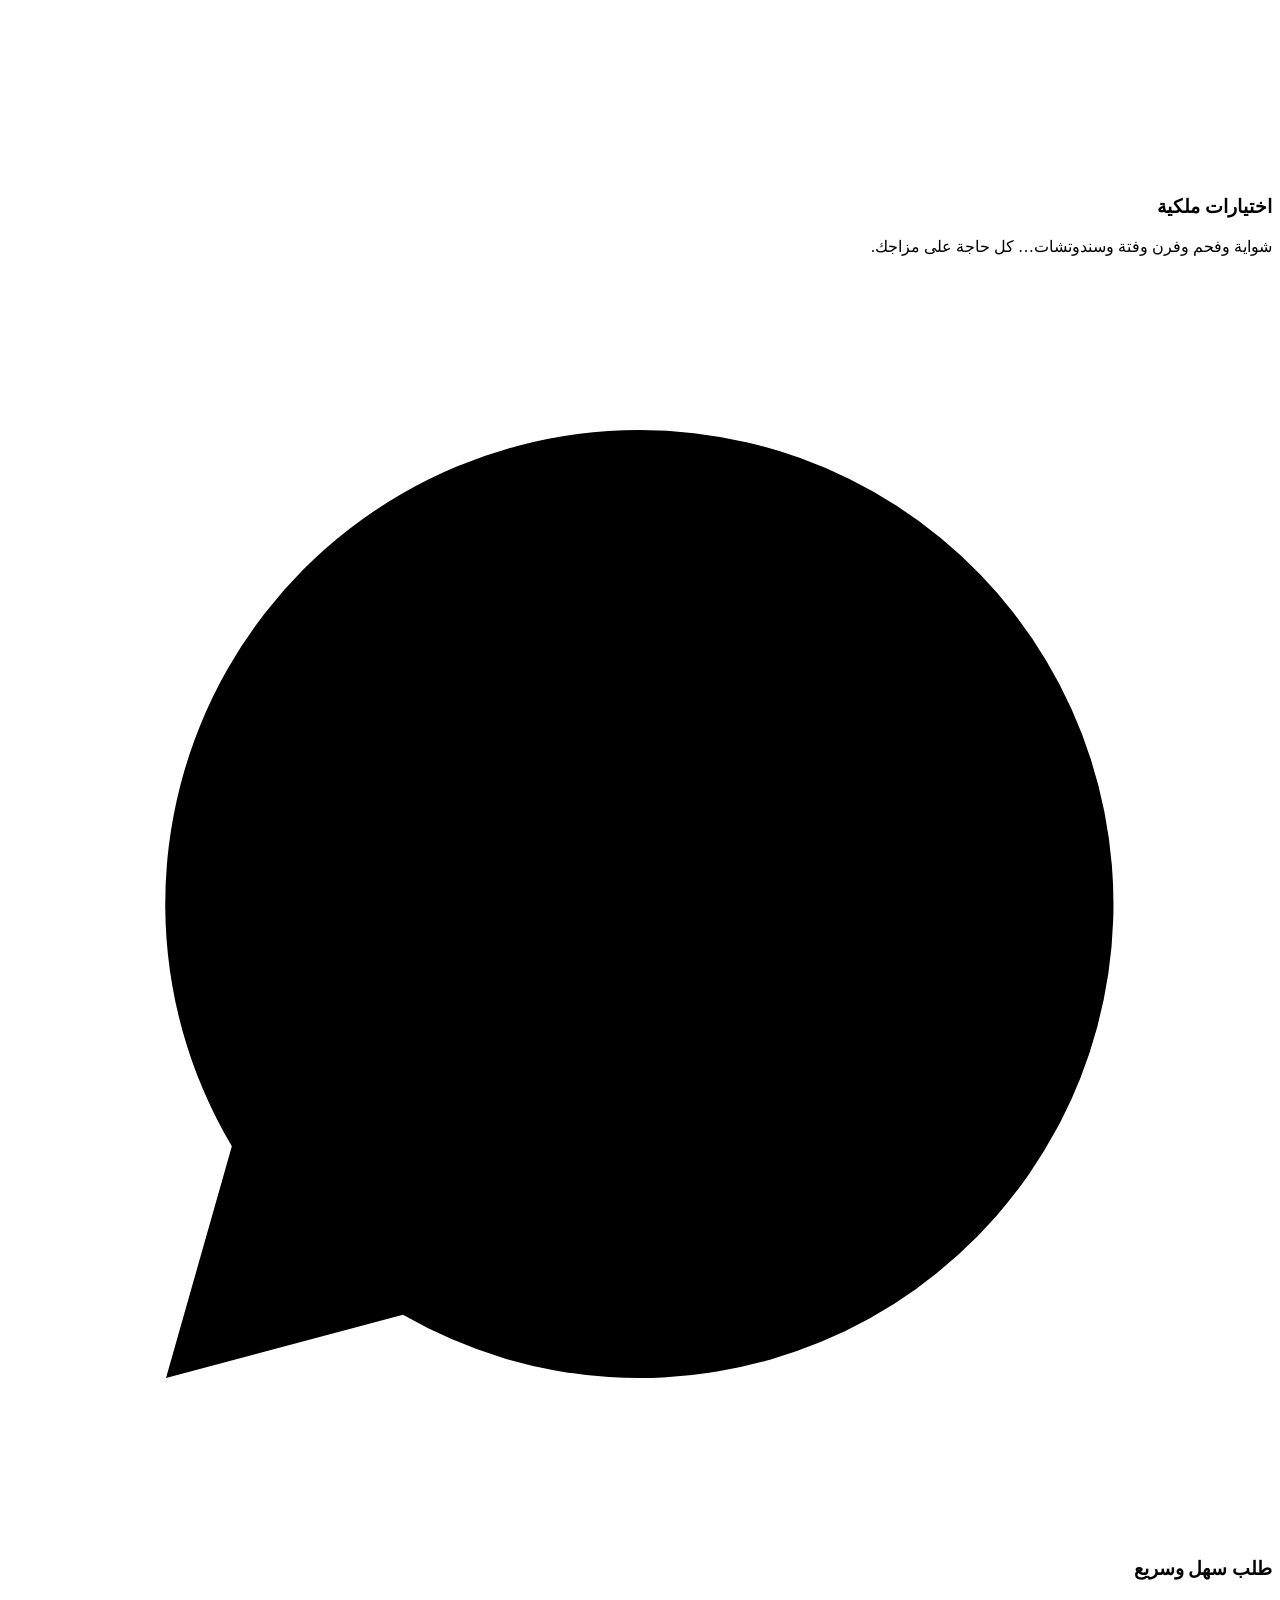
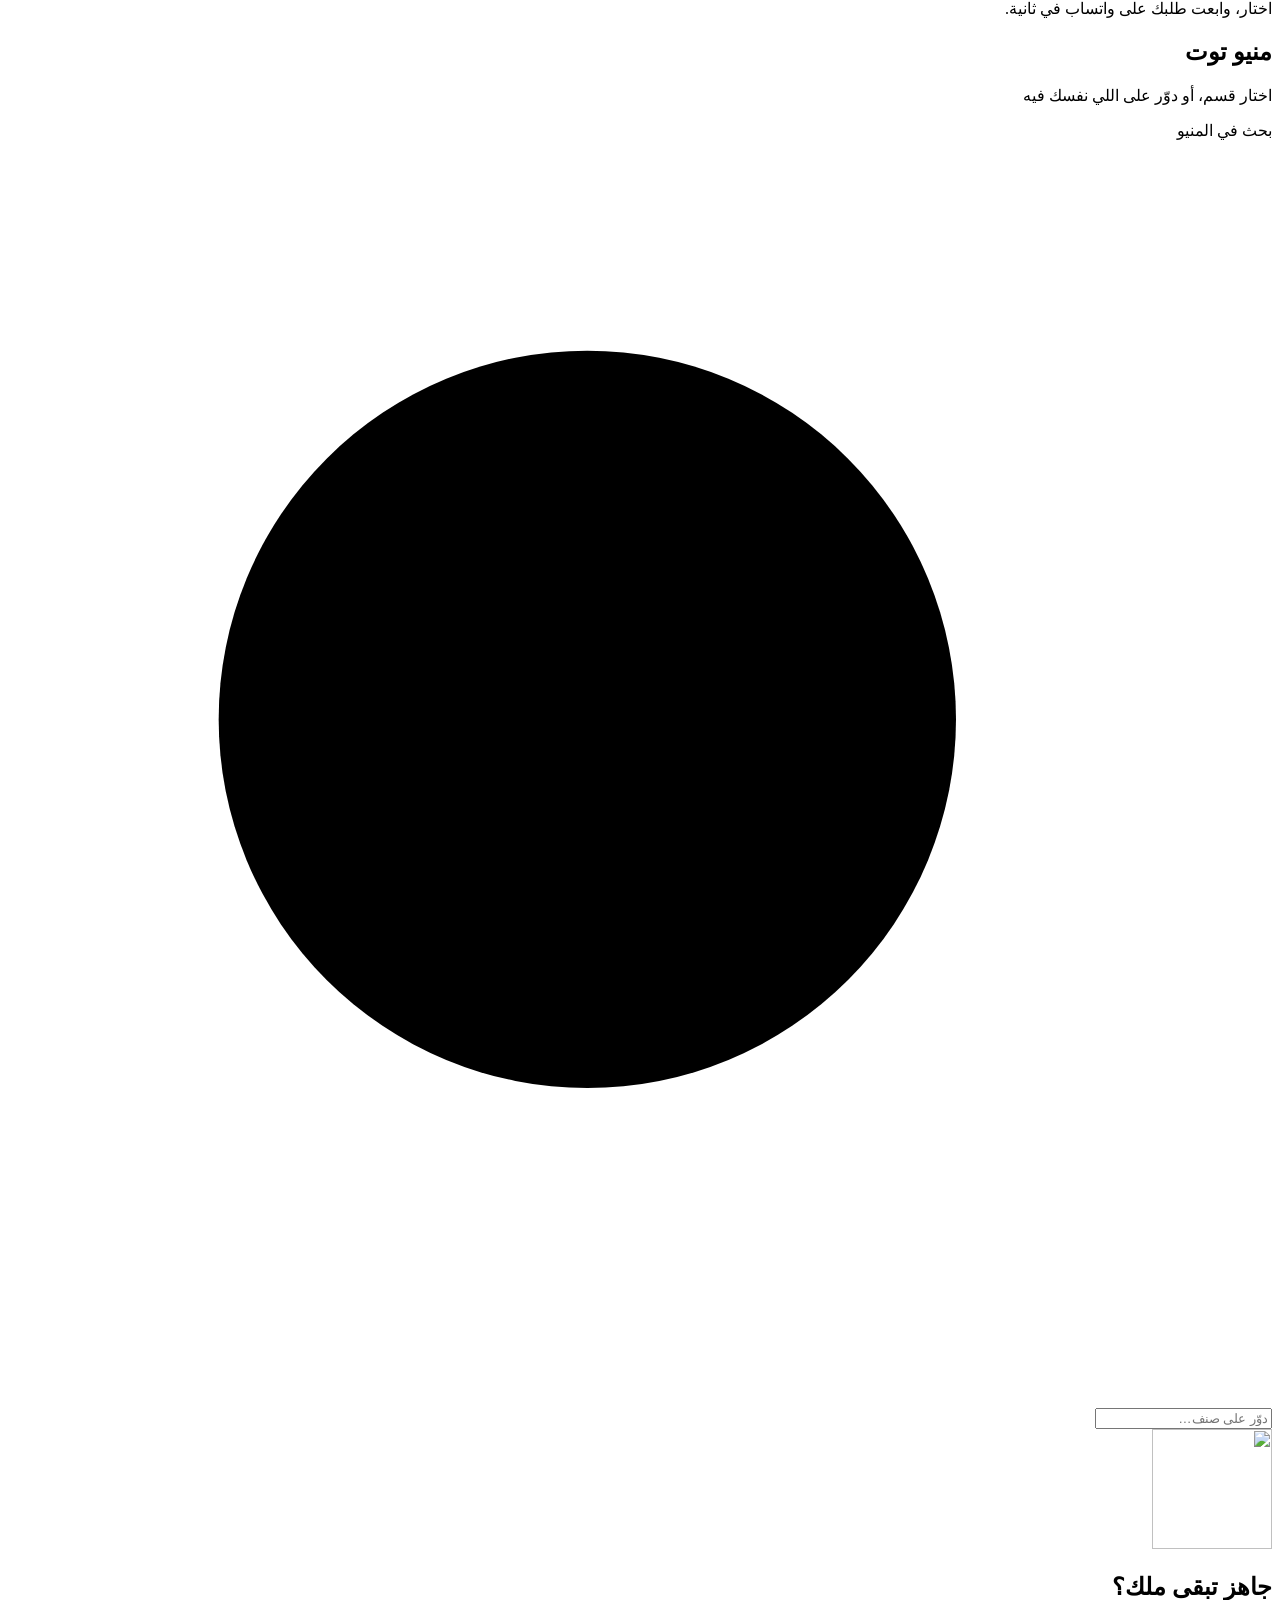
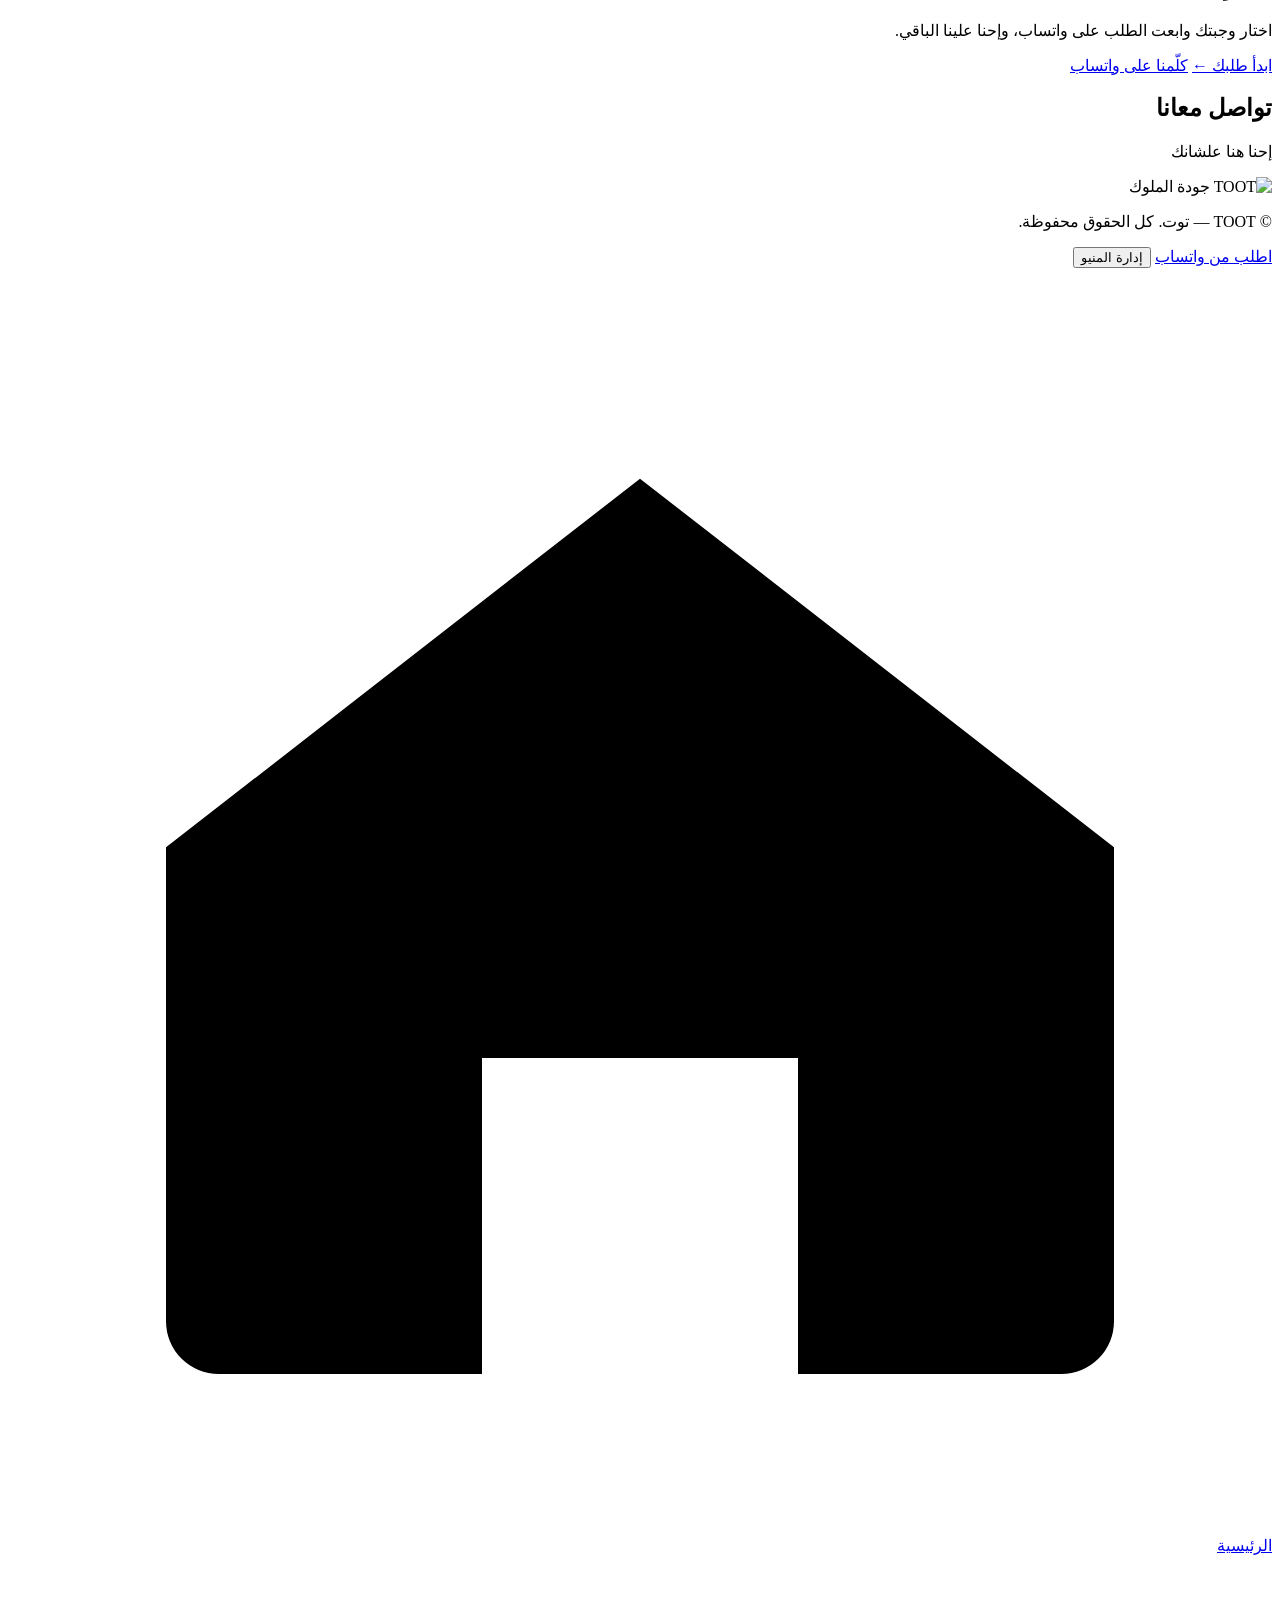
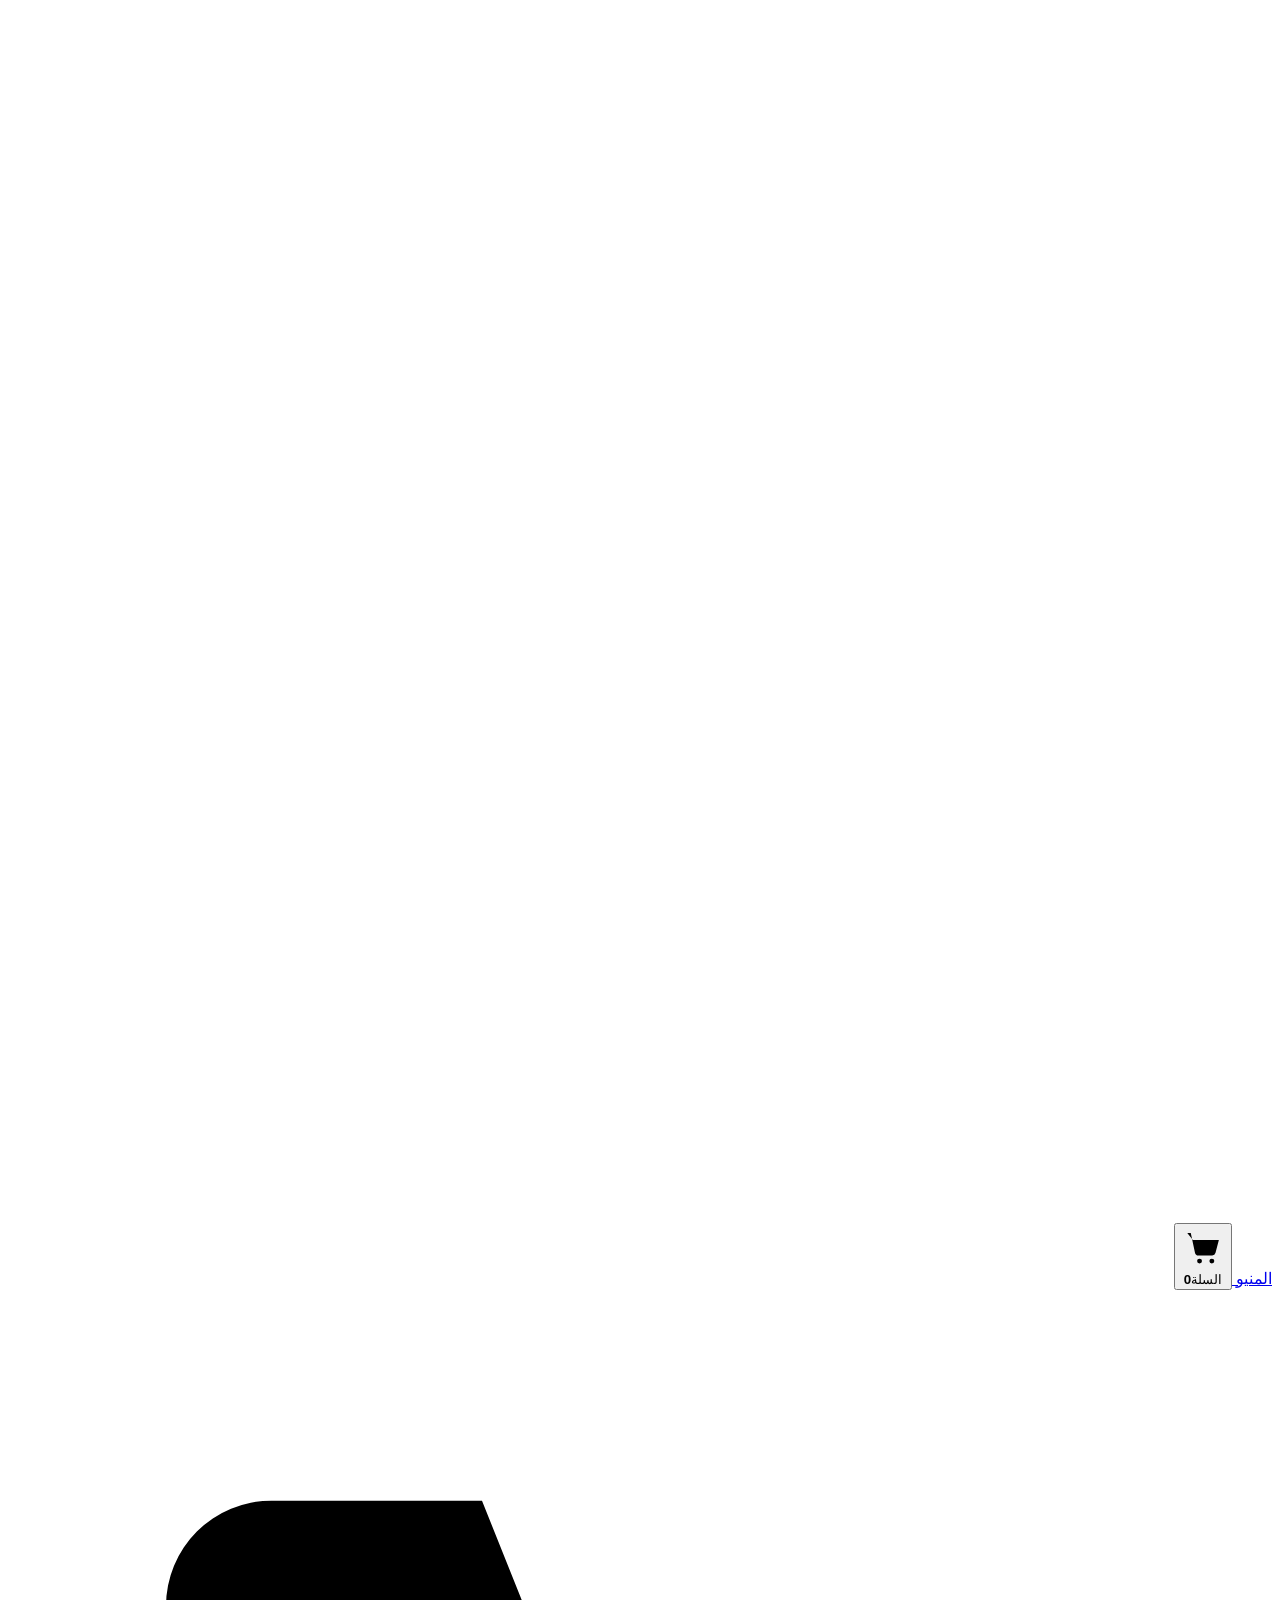
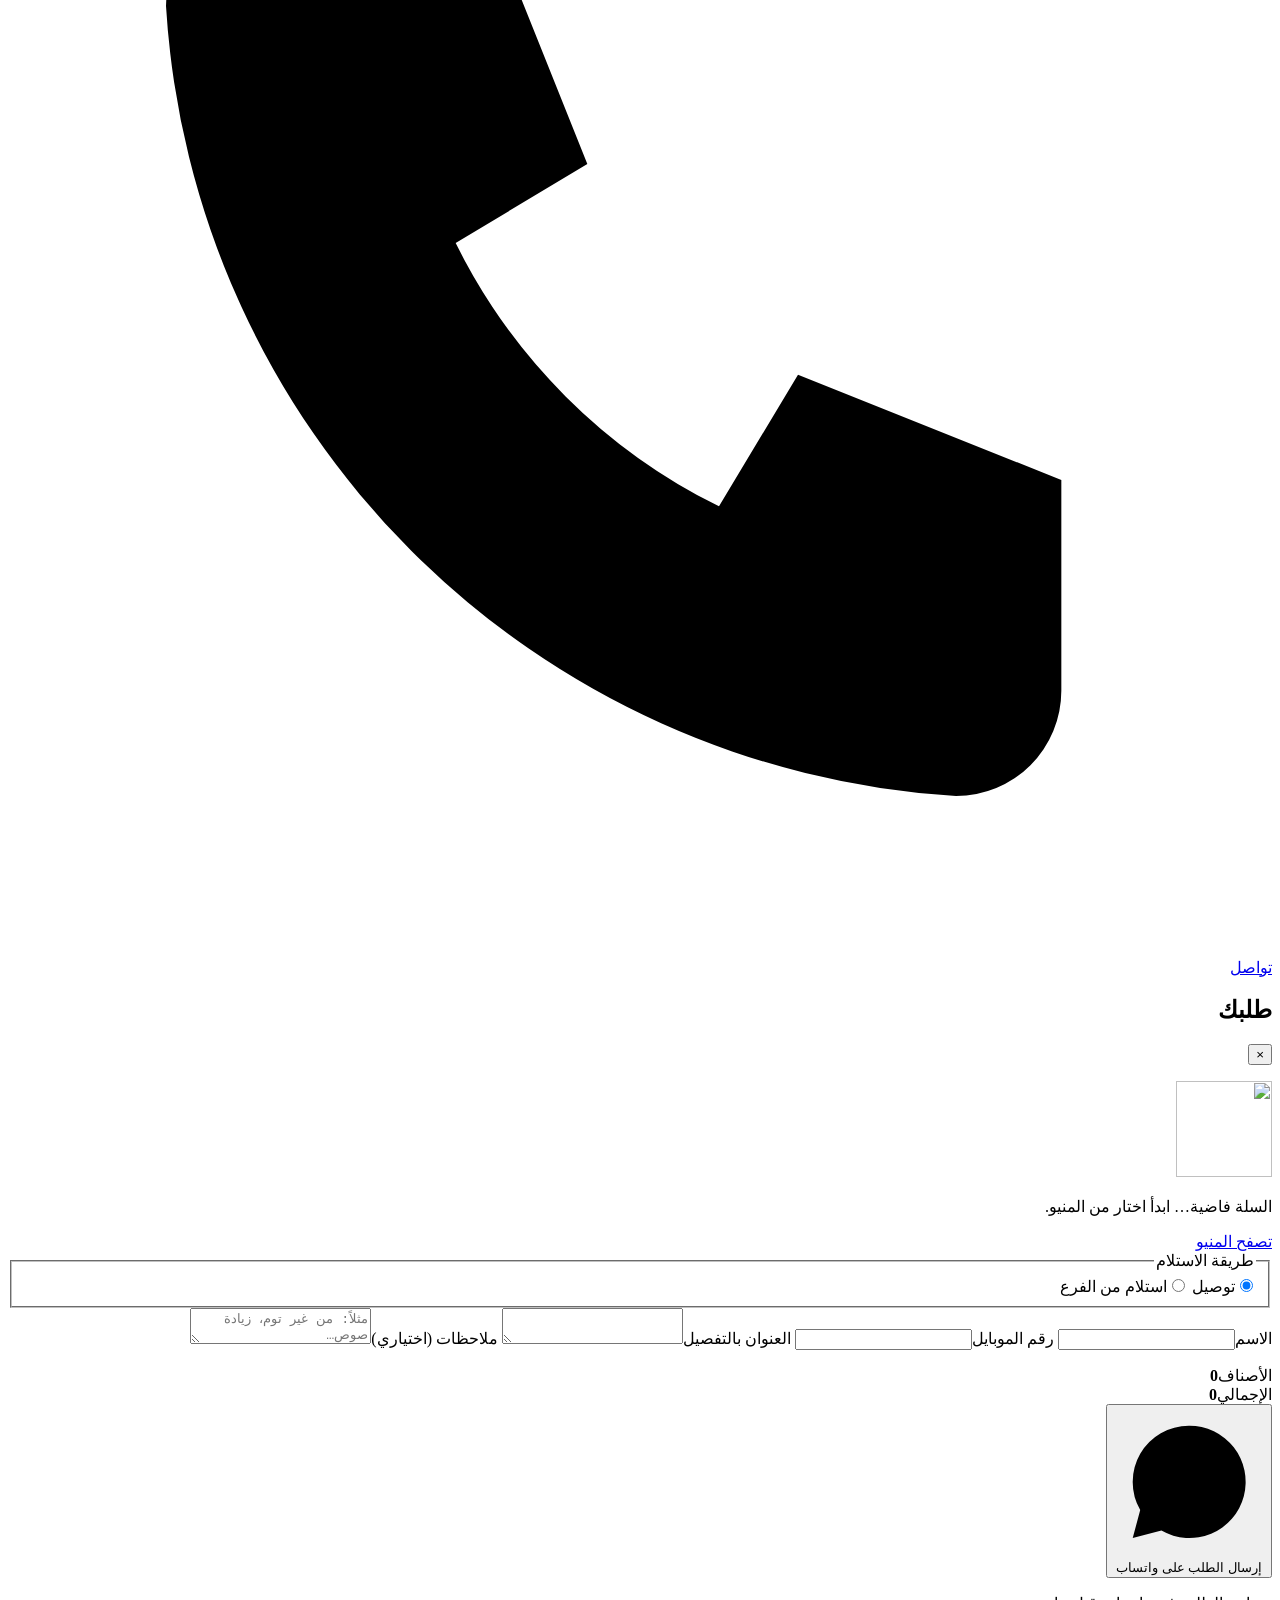
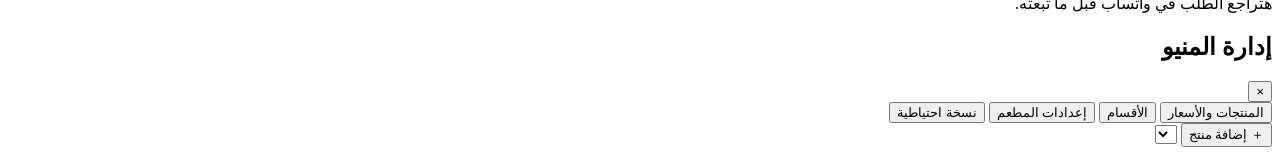
==== commit 73dcaf89: "Add files via upload" ====
--- a/index.html
+++ b/index.html
@@ -1,115 +1,385 @@
 <!doctype html>
-<html lang="en">
+<html lang="ar" dir="rtl">
 <head>
-<meta charset="utf-8">
-<meta name="viewport" content="width=400">
-<title>ONOME — Yours. Ours. Everywhere.</title>
-<meta name="description" content="ONOME — Social Media Marketing, Creative & Production. Yours. Ours. Everywhere.">
-<meta name="theme-color" content="#171717">
-<link rel="icon" href="favicon.png">
-<link rel="preload" href="SpaceGrotesk.woff" as="font" type="font/woff" crossorigin>
-<link rel="stylesheet" href="style.css">
+  <meta charset="utf-8">
+  <meta name="viewport" content="width=device-width, initial-scale=1, viewport-fit=cover">
+  <title>توت | TOOT — جودة الملوك</title>
+  <meta name="description" content="توت — فراخ شواية وفحم وفرن، فتة، سندوتشات، بطاطس ومشروبات. اطلب أونلاين على واتساب.">
+  <meta name="theme-color" content="#0B0A09">
+  <meta name="apple-mobile-web-app-capable" content="yes">
+  <meta name="mobile-web-app-capable" content="yes">
+  <meta name="apple-mobile-web-app-status-bar-style" content="black-translucent">
+  <meta name="apple-mobile-web-app-title" content="توت">
+  <meta property="og:title" content="توت | TOOT — جودة الملوك">
+  <meta property="og:description" content="فراخ مشوية بطعم يليق بالملوك. اطلب على واتساب.">
+  <meta property="og:image" content="images/logos/toot-main.png">
+  <link rel="manifest" href="manifest.webmanifest">
+  <link rel="icon" type="image/png" href="images/logos/favicon.png">
+  <link rel="apple-touch-icon" href="images/logos/icon-512.png">
+  <link rel="preconnect" href="https://fonts.googleapis.com">
+  <link rel="preconnect" href="https://fonts.gstatic.com" crossorigin>
+  <link href="https://fonts.googleapis.com/css2?family=Cairo:wght@400;600;700;800&family=Reem+Kufi:wght@500;600;700&display=swap" rel="stylesheet">
+  <link rel="preload" as="image" href="images/campaign/poster-quality.jpg">
+  <link rel="stylesheet" href="code/style.css">
 </head>
 <body>
-<div class="frame">
-  <header>
-    <a class="logo" href="index.html"><img src="logo.png" alt="ONOME" width="124" height="24"></a>
+
+  <div class="announce" id="announce" hidden>
+    <span class="announce__gem"></span><span id="announceText"></span><span class="announce__gem"></span>
+  </div>
+
+  <!-- الهيدر -->
+  <header class="header" id="top">
+    <div class="container header__inner">
+      <a href="#top" class="brand" aria-label="توت — الصفحة الرئيسية">
+        <img src="images/logos/toot-main-outline.png" alt="TOOT توت" class="brand__logo" width="105" height="84">
+      </a>
+      <nav class="nav" aria-label="القائمة الرئيسية">
+        <a href="#menu">المنيو</a>
+        <a href="#home">عالم توت</a>
+        <a href="#contact">تواصل معانا</a>
+      </nav>
+      <div class="header__end">
+        <span class="status" id="statusPill" hidden></span>
+        <button class="cart-btn" type="button" data-open-cart aria-label="فتح السلة">
+          <svg viewBox="0 0 24 24" aria-hidden="true"><path d="M3 4h2l2.4 11.2a2 2 0 0 0 2 1.6h7.7a2 2 0 0 0 2-1.5L21 8H6.2"/><circle cx="10" cy="20" r="1.4"/><circle cx="17" cy="20" r="1.4"/></svg>
+          <span class="cart-btn__label">السلة</span>
+          <b class="cart-count" data-cart-count>0</b>
+          <span class="cart-btn__total" data-cart-total hidden></span>
+        </button>
+      </div>
+    </div>
   </header>
 
-  <section class="hero">
-    <div class="label">Social Media / Creative / Production</div>
-    <h1>One brand.<br>Every <em>touchpoint.</em></h1>
-    <p>The creative and brand-experience partner that connects strategy, content, production and activation under one recognizable system.</p>
-  </section>
-
-  <svg class="hero-art" viewBox="0 0 400 236" role="img" aria-label="Social media marketing: a phone feed with likes, comments and growing reach">
-    <path d="M-20 178 C 60 118, 110 236, 196 176 S 336 64, 420 112" fill="none" stroke="#FF5A36" stroke-width="20" stroke-linecap="round"/>
-    <path d="M-20 92 C 70 154, 140 34, 222 88 S 344 214, 420 164" fill="none" stroke="#245BFF" stroke-width="20" stroke-linecap="round"/>
-
-    <!-- phone -->
-    <rect x="138" y="8" width="124" height="220" rx="22" fill="#0B0B0B" stroke="#3A3A3A" stroke-width="2"/>
-    <rect x="146" y="18" width="108" height="200" rx="15" fill="#1E1E1E"/>
-    <rect x="182" y="22" width="36" height="5" rx="2.5" fill="#0B0B0B"/>
-    <circle cx="160" cy="40" r="8" fill="#171717" stroke="#FF5A36" stroke-width="2"/>
-    <circle cx="160" cy="40" r="3" fill="#F5F3EF"/>
-    <text x="173" y="43.5" font-family="Montserrat,sans-serif" font-size="8.5" font-weight="600" fill="#F5F3EF">onome.agency</text>
-    <rect x="146" y="54" width="108" height="98" fill="#B8F34A"/>
-    <path d="M232 54 h22 v30 z" fill="#245BFF"/>
-    <path d="M146 152 v-26 l26 26 z" fill="#FF5A36"/>
-    <text font-family="'Space Grotesk',sans-serif" font-weight="700" font-size="15" fill="#171717">
-      <tspan x="156" y="82">IDEAS</tspan><tspan x="156" y="99">INTO</tspan><tspan x="156" y="116">IMPACT.</tspan>
-    </text>
-    <path transform="translate(154 159) scale(.62)" d="M12 21s-7-4.4-9.3-8.6C1 9 3 5 6.6 5c2 0 3.5 1.1 4.4 2.6C11.9 6.1 13.4 5 15.4 5 19 5 21 9 19.3 12.4 17 16.6 12 21 12 21z" fill="#FF5A36"/>
-    <path d="M178 162 h11 a3 3 0 0 1 3 3 v6 a3 3 0 0 1 -3 3 h-6 l-4 3 v-3 h-1 a3 3 0 0 1 -3 -3 v-6 a3 3 0 0 1 3 -3z" fill="none" stroke="#F5F3EF" stroke-width="1.6"/>
-    <path d="M199 162 l13 5 -13 5 2-5z" fill="none" stroke="#F5F3EF" stroke-width="1.6" stroke-linejoin="round"/>
-    <rect x="154" y="184" width="70" height="5" rx="2.5" fill="#4A4A4A"/>
-    <rect x="154" y="195" width="48" height="5" rx="2.5" fill="#3A3A3A"/>
-
-    <!-- likes card -->
-    <g transform="translate(22 30)">
-      <rect width="100" height="52" rx="12" fill="#F5F3EF"/>
-      <circle cx="24" cy="26" r="14" fill="#FF5A36"/>
-      <path transform="translate(16.5 18.5) scale(.62)" d="M12 21s-7-4.4-9.3-8.6C1 9 3 5 6.6 5c2 0 3.5 1.1 4.4 2.6C11.9 6.1 13.4 5 15.4 5 19 5 21 9 19.3 12.4 17 16.6 12 21 12 21z" fill="#fff"/>
-      <text x="45" y="27" font-family="'Space Grotesk',sans-serif" font-weight="700" font-size="16" fill="#171717">+2.4K</text>
-      <text x="45" y="40" font-family="Montserrat,sans-serif" font-size="8.5" fill="#6B6B6B">new likes</text>
-    </g>
-
-    <!-- reach card -->
-    <g transform="translate(276 128)">
-      <rect width="108" height="84" rx="12" fill="#245BFF"/>
-      <text x="12" y="19" font-family="Montserrat,sans-serif" font-size="7.5" font-weight="600" letter-spacing="1.2" fill="#DDE5FF">REACH</text>
-      <text x="12" y="39" font-family="'Space Grotesk',sans-serif" font-weight="700" font-size="18" fill="#fff">+180%</text>
-      <rect x="12" y="64" width="10" height="8" rx="2" fill="#7F9DFF"/>
-      <rect x="26" y="60" width="10" height="12" rx="2" fill="#7F9DFF"/>
-      <rect x="40" y="55" width="10" height="17" rx="2" fill="#B8F34A"/>
-      <rect x="54" y="49" width="10" height="23" rx="2" fill="#B8F34A"/>
-      <path d="M72 70 L80 61 L86 65 L96 51" fill="none" stroke="#fff" stroke-width="2" stroke-linecap="round" stroke-linejoin="round"/>
-      <path d="M90 51 h6 v6" fill="none" stroke="#fff" stroke-width="2" stroke-linecap="round" stroke-linejoin="round"/>
-    </g>
-
-    <!-- notification bubble -->
-    <g transform="translate(300 34)">
-      <rect width="62" height="36" rx="18" fill="#171717" stroke="#FF5A36" stroke-width="2"/>
-      <path d="M14 11 h12 a3 3 0 0 1 3 3 v6 a3 3 0 0 1 -3 3 h-6 l-4 3 v-3 h-2 a3 3 0 0 1 -3 -3 v-6 a3 3 0 0 1 3 -3z" fill="#FF5A36"/>
-      <text x="35" y="23" font-family="'Space Grotesk',sans-serif" font-weight="700" font-size="12" fill="#F5F3EF">128</text>
-    </g>
-
-    <!-- hashtag chip -->
-    <g transform="translate(26 176)">
-      <rect width="92" height="30" rx="15" fill="#B8F34A"/>
-      <text x="46" y="19.5" text-anchor="middle" font-family="'Space Grotesk',sans-serif" font-weight="700" font-size="12" fill="#171717">#ONOME</text>
-    </g>
-  </svg>
-
-  <nav class="nav-cards">
-    <a class="nav-card" href="about.html">
-      <span class="num">01</span>
-      <div><h2>About Us</h2><small>Who we are &amp; how we work</small></div>
-      <span class="arrow">→</span>
+  <main>
+    <!-- الهيرو: سلايدر صور الحملة كاملة -->
+    <section class="hero" id="home" aria-roledescription="سلايدر" aria-label="صور حملة توت">
+      <div class="hero__bg" aria-hidden="true"><div class="hero__bg-layer is-active" style="background-image:url('images/campaign/poster-quality.jpg')"></div><div class="hero__bg-layer" style="background-image:url('images/campaign/poster-royal-world.jpg')"></div><div class="hero__bg-layer" style="background-image:url('images/campaign/poster-king-moment.jpg')"></div><div class="hero__bg-layer" style="background-image:url('images/campaign/poster-you-king.jpg')"></div></div>
+      <h1 class="sr-only">توت | TOOT — جودة الملوك</h1>
+      <div class="container hero__inner">
+        <div class="hero__text">
+          <p class="eyebrow">TOOT • ROYAL GRILLED CHICKEN</p>
+          <div class="slide-texts" aria-live="polite">
+          <div class="slide-text is-active" data-slide-text="0">
+            <p class="hero__title" role="heading" aria-level="2">جودة <span>الملوك</span></p>
+            <p class="hero__lead">للملك الحقيقي… فراخ مشوية على صينية دهب، متتبلة بخلطة توت.</p>
+          </div>
+          <div class="slide-text" data-slide-text="1" aria-hidden="true">
+            <p class="hero__title" role="heading" aria-level="2">عالم <span>ملكي</span></p>
+            <p class="hero__lead">له قواعده الخاصة… كل فرخة بتتقدم بطريقة تليق بيك.</p>
+          </div>
+          <div class="slide-text" data-slide-text="2" aria-hidden="true">
+            <p class="hero__title" role="heading" aria-level="2">ملك <span>اللحظة</span></p>
+            <p class="hero__lead">مش لازم تلبس تاج علشان تكون ملك اللحظة.</p>
+          </div>
+          <div class="slide-text" data-slide-text="3" aria-hidden="true">
+            <p class="hero__title" role="heading" aria-level="2">أنت <span>الملك</span></p>
+            <p class="hero__lead">إنت ملك زمانك… والفرخة علينا.</p>
+          </div>
+          </div>
+          <div class="hero__actions">
+            <a href="#menu" class="btn btn--gold btn--lg">شوف المنيو</a>
+            <button type="button" class="btn btn--ghost btn--lg" data-open-cart>اطلب دلوقتي <b class="cart-count" data-cart-count>0</b></button>
+          </div>
+          <div class="quick-cats" id="quickCats" aria-label="أقسام سريعة"></div>
+        </div>
+        <div class="slider" id="heroSlider">
+          <div class="slider__frame">
+            <figure class="slide is-active" data-slide="0">
+              <button type="button" class="poster__btn" data-zoom="images/campaign/poster-quality.jpg" aria-label="عرض الصورة كاملة: جودة الملوك — للملك الحقيقي">
+                <img src="images/campaign/poster-quality.jpg" alt="جودة الملوك — للملك الحقيقي" width="1121" height="1403" fetchpriority="high">
+              </button>
+            </figure>
+            <figure class="slide" data-slide="1" aria-hidden="true">
+              <button type="button" class="poster__btn" data-zoom="images/campaign/poster-royal-world.jpg" aria-label="عرض الصورة كاملة: عالم ملكي له قواعده الخاصة" tabindex="-1">
+                <img src="images/campaign/poster-royal-world.jpg" alt="عالم ملكي له قواعده الخاصة" width="1024" height="1536" loading="eager">
+              </button>
+            </figure>
+            <figure class="slide" data-slide="2" aria-hidden="true">
+              <button type="button" class="poster__btn" data-zoom="images/campaign/poster-king-moment.jpg" aria-label="عرض الصورة كاملة: ملك اللحظة" tabindex="-1">
+                <img src="images/campaign/poster-king-moment.jpg" alt="ملك اللحظة" width="1086" height="1448" loading="eager">
+              </button>
+            </figure>
+            <figure class="slide" data-slide="3" aria-hidden="true">
+              <button type="button" class="poster__btn" data-zoom="images/campaign/poster-you-king.jpg" aria-label="عرض الصورة كاملة: أنت الملك" tabindex="-1">
+                <img src="images/campaign/poster-you-king.jpg" alt="أنت الملك" width="1254" height="1254" loading="eager">
+              </button>
+            </figure>
+          </div>
+          <div class="slider__nav">
+            <button type="button" class="slider__arrow" data-dir="-1" aria-label="الصورة اللي قبل">›</button>
+            <div class="slider__dots"><button type="button" class="slider__dot is-active" data-go="0" aria-label="صورة 1"><span></span></button><button type="button" class="slider__dot" data-go="1" aria-label="صورة 2"><span></span></button><button type="button" class="slider__dot" data-go="2" aria-label="صورة 3"><span></span></button><button type="button" class="slider__dot" data-go="3" aria-label="صورة 4"><span></span></button></div>
+            <button type="button" class="slider__arrow" data-dir="1" aria-label="الصورة اللي بعد">‹</button>
+          </div>
+        </div>
+      </div>
+      <a href="#menu" class="scroll-hint" aria-label="انزل للمنيو"><span></span></a>
+    </section>
+
+    <div class="glyph-strip" aria-hidden="true"></div>
+
+    <!-- المميزات -->
+    <section class="features container">
+      <article class="feature">
+        <svg viewBox="0 0 48 48" aria-hidden="true"><path d="M24 42c-8 0-13-5-13-12 0-6 4-9 6-14 1 4 3 6 5 7 0-7 3-13 8-17-1 6 1 10 4 14 3 3 4 6 4 10 0 7-6 12-14 12z"/><path d="M24 42c-3 0-5-2-5-5 0-3 3-5 4-8 2 3 6 5 6 8 0 3-2 5-5 5z"/></svg>
+        <div><h3>طازة على طول</h3><p>بنشوي أول بأول، علشان الفرخة توصلك سخنة ومقرمشة.</p></div>
+      </article>
+      <article class="feature">
+        <svg viewBox="0 0 48 48" aria-hidden="true"><path d="M8 36 6 14l10 9 8-15 8 15 10-9-2 22z"/><path d="M9 42h30"/><circle cx="6" cy="12" r="2"/><circle cx="24" cy="6" r="2"/><circle cx="42" cy="12" r="2"/></svg>
+        <div><h3>اختيارات ملكية</h3><p>شواية وفحم وفرن وفتة وسندوتشات… كل حاجة على مزاجك.</p></div>
+      </article>
+      <article class="feature">
+        <svg viewBox="0 0 48 48" aria-hidden="true"><path d="M24 6a18 18 0 0 0-15.5 27.2L6 42l9-2.4A18 18 0 1 0 24 6z"/><path d="M17 17c0 8 6 14 14 14l3-3-4-3-2 2c-3-1-6-4-7-7l2-2-3-4z"/></svg>
+        <div><h3>طلب سهل وسريع</h3><p>اختار، وابعت طلبك على واتساب في ثانية.</p></div>
+      </article>
+    </section>
+
+    <!-- المنيو -->
+    <section class="menu" id="menu">
+      <div class="container">
+        <div class="section-head">
+          <span class="ornament" aria-hidden="true"></span>
+          <h2>منيو توت</h2>
+          <p>اختار قسم، أو دوّر على اللي نفسك فيه</p>
+        </div>
+      </div>
+
+      <div class="menu__bar" id="menuBar">
+        <div class="container menu__bar-inner">
+          <div class="chips" id="categoryChips" role="tablist" aria-label="أقسام المنيو"></div>
+          <label class="search">
+            <span class="sr-only">بحث في المنيو</span>
+            <svg viewBox="0 0 24 24" aria-hidden="true"><circle cx="11" cy="11" r="7"/><path d="m20 20-4-4"/></svg>
+            <input type="search" id="searchInput" placeholder="دوّر على صنف…" autocomplete="off">
+            <button type="button" class="search__clear" id="searchClear" aria-label="مسح البحث" hidden>×</button>
+          </label>
+        </div>
+      </div>
+
+      <div class="container">
+        <div id="menuSections" aria-live="polite"></div>
+        <div class="empty" id="emptyState" hidden>
+          <p>مفيش أصناف في الاختيار ده.</p>
+          <button type="button" class="btn btn--ghost" id="resetSearch">شوف كل المنيو</button>
+        </div>
+      </div>
+    </section>
+
+    <!-- الريلز (بتظهر لما تضيف روابط من لوحة الإدارة) -->
+    <section class="reels" id="reels" hidden>
+      <div class="container">
+        <div class="section-head">
+          <span class="ornament" aria-hidden="true"></span>
+          <h2>من مطبخ توت</h2>
+          <p>شوف الفراخ وهي بتتشوي</p>
+        </div>
+        <div class="reels__grid" id="reelsGrid"></div>
+      </div>
+    </section>
+
+    <!-- دعوة للطلب -->
+    <section class="cta">
+      <div class="container">
+        <div class="cta__inner">
+          <img src="images/logos/toot-badge.png" alt="" class="cta__badge" aria-hidden="true" width="120" height="120">
+          <div>
+            <h2>جاهز تبقى ملك؟</h2>
+            <p>اختار وجبتك وابعت الطلب على واتساب، وإحنا علينا الباقي.</p>
+          </div>
+          <div class="story__actions">
+            <a href="#menu" class="btn btn--gold btn--lg">ابدأ طلبك ←</a>
+            <a href="#" class="btn btn--ghost btn--lg" data-wa>كلّمنا على واتساب</a>
+          </div>
+        </div>
+      </div>
+    </section>
+
+    <!-- التواصل -->
+    <section class="contact" id="contact">
+      <div class="container contact__grid">
+        <div class="section-head section-head--start">
+          <span class="ornament" aria-hidden="true"></span>
+          <h2>تواصل معانا</h2>
+          <p>إحنا هنا علشانك</p>
+        </div>
+        <ul class="contact__list" id="contactList"></ul>
+      </div>
+    </section>
+  </main>
+
+  <!-- الفوتر -->
+  <footer class="footer">
+    <div class="glyph-strip" aria-hidden="true"></div>
+    <div class="container footer__inner">
+      <div class="footer__brand"><img src="images/logos/toot-wordmark-light.png" alt="TOOT جودة الملوك" class="footer__logo" width="340" height="136"></div>
+      <div class="footer__social" id="socialLinks"></div>
+      <button type="button" class="btn btn--ghost btn--sm" id="installBtn" hidden>ثبّت توت على جهازك</button>
+      <p class="footer__copy">© <span id="year"></span> TOOT — توت. كل الحقوق محفوظة.</p>
+      <div class="footer__links">
+        <a href="#" id="footerWhatsapp" target="_blank" rel="noopener">اطلب من واتساب</a>
+        <button type="button" class="link-btn" data-open-admin>إدارة المنيو</button>
+      </div>
+    </div>
+  </footer>
+
+  <!-- شريط التنقل السفلي (موبايل) -->
+  <nav class="bottom-nav" aria-label="تنقل سريع">
+    <a href="#home" data-nav="home">
+      <svg viewBox="0 0 24 24" aria-hidden="true"><path d="M3 11 12 4l9 7v9a1 1 0 0 1-1 1h-5v-6H9v6H4a1 1 0 0 1-1-1z"/></svg><span>الرئيسية</span>
     </a>
-    <a class="nav-card" href="services.html">
-      <span class="num">02</span>
-      <div><h2>Services</h2><small>Social media, creative, production &amp; more</small></div>
-      <span class="arrow">→</span>
+    <a href="#menu" data-nav="menu">
+      <svg viewBox="0 0 24 24" aria-hidden="true"><path d="M4 6h16M4 12h16M4 18h10"/></svg><span>المنيو</span>
     </a>
-    <a class="nav-card" href="partners.html">
-      <span class="num">03</span>
-      <div><h2>Partners</h2><small>Brands that trust us</small></div>
-      <span class="arrow">→</span>
+    <button type="button" class="bottom-nav__cart" data-open-cart>
+      <svg viewBox="0 0 24 24" aria-hidden="true"><path d="M3 4h2l2.4 11.2a2 2 0 0 0 2 1.6h7.7a2 2 0 0 0 2-1.5L21 8H6.2"/><circle cx="10" cy="20" r="1.4"/><circle cx="17" cy="20" r="1.4"/></svg>
+      <span>السلة</span><b class="cart-count" data-cart-count>0</b>
+    </button>
+    <a href="#contact" data-nav="contact">
+      <svg viewBox="0 0 24 24" aria-hidden="true"><path d="M5 4h4l2 5-2.5 1.5a11 11 0 0 0 5 5L15 13l5 2v4a2 2 0 0 1-2 2A16 16 0 0 1 3 6a2 2 0 0 1 2-2"/></svg><span>تواصل</span>
     </a>
   </nav>
-  <div class="copy">© 2026 ONOME · YOURS. OURS. EVERYWHERE.</div>
-
-  <div class="actions">
-    <a class="btn btn-call" href="tel:+201272633269">
-      <svg viewBox="0 0 24 24" fill="currentColor" aria-hidden="true"><path d="M6.6 10.8a15.1 15.1 0 0 0 6.6 6.6l2.2-2.2a1 1 0 0 1 1-.25 11.4 11.4 0 0 0 3.6.57 1 1 0 0 1 1 1V20a1 1 0 0 1-1 1A17 17 0 0 1 3 4a1 1 0 0 1 1-1h3.5a1 1 0 0 1 1 1c0 1.25.2 2.45.57 3.57a1 1 0 0 1-.25 1L6.6 10.8z"/></svg>
-      Contact Us
-    </a>
-    <a class="btn btn-wa" href="https://wa.me/201272633269?text=Hi%20ONOME%2C%20I%27d%20like%20to%20know%20more%20about%20your%20services" target="_blank" rel="noopener">
-      <svg viewBox="0 0 24 24" fill="currentColor" aria-hidden="true"><path d="M12 2a10 10 0 0 0-8.6 15.1L2 22l5-1.3A10 10 0 1 0 12 2zm0 18.2a8.2 8.2 0 0 1-4.2-1.15l-.3-.18-3 .78.8-2.9-.2-.3A8.2 8.2 0 1 1 12 20.2zm4.5-6.1c-.25-.12-1.47-.72-1.7-.8s-.39-.12-.56.12-.64.8-.78.97-.29.18-.54.06a6.7 6.7 0 0 1-1.97-1.22 7.4 7.4 0 0 1-1.37-1.7c-.14-.25 0-.38.11-.5l.37-.43c.12-.15.16-.25.25-.42a.46.46 0 0 0 0-.43c-.06-.12-.56-1.34-.76-1.84s-.4-.42-.56-.42h-.48a.92.92 0 0 0-.66.31 2.8 2.8 0 0 0-.87 2.07 4.8 4.8 0 0 0 1 2.56 11 11 0 0 0 4.2 3.7c1.56.68 2.18.73 2.96.62a2.5 2.5 0 0 0 1.66-1.17 2 2 0 0 0 .14-1.17c-.06-.1-.23-.16-.48-.28z"/></svg>
-      WhatsApp
-    </a>
-  </div>
-</div>
+
+  <!-- السلة -->
+  <div class="overlay" id="overlay" hidden></div>
+  <aside class="drawer" id="cartDrawer" aria-label="سلة الطلب" aria-hidden="true">
+    <div class="drawer__head">
+      <h2>طلبك</h2>
+      <button type="button" class="icon-btn" data-close-drawer aria-label="إغلاق">×</button>
+    </div>
+    <div class="drawer__body">
+      <p class="notice" id="closedNotice" hidden></p>
+      <ul class="cart-list" id="cartList"></ul>
+      <div class="cart-empty" id="cartEmpty">
+        <img src="images/logos/toot-badge.png" alt="" width="96" height="96">
+        <p>السلة فاضية… ابدأ اختار من المنيو.</p>
+        <button type="button" class="btn btn--gold btn--block" id="reorderBtn" hidden>اطلب نفس طلبك اللي فات</button>
+        <a href="#menu" class="btn btn--ghost btn--block" data-close-drawer>تصفح المنيو</a>
+      </div>
+
+      <div class="upsell" id="upsell" hidden>
+        <h3>كمّل وجبتك</h3>
+        <div class="upsell__list" id="upsellList"></div>
+      </div>
+
+      <form class="order-form" id="orderForm" novalidate>
+        <fieldset class="toggle">
+          <legend class="sr-only">طريقة الاستلام</legend>
+          <label><input type="radio" name="type" value="delivery" checked><span>توصيل</span></label>
+          <label><input type="radio" name="type" value="pickup"><span>استلام من الفرع</span></label>
+        </fieldset>
+        <label class="field"><span>الاسم</span><input name="name" autocomplete="name" required></label>
+        <label class="field"><span>رقم الموبايل</span><input name="phone" type="tel" inputmode="tel" autocomplete="tel" dir="ltr" required></label>
+        <label class="field" id="addressField"><span>العنوان بالتفصيل</span><textarea name="address" rows="2" autocomplete="street-address"></textarea></label>
+        <label class="field"><span>ملاحظات (اختياري)</span><textarea name="notes" rows="2" placeholder="مثلاً: من غير توم، زيادة صوص…"></textarea></label>
+        <p class="form-error" id="formError" role="alert"></p>
+      </form>
+    </div>
+    <div class="drawer__foot" id="drawerFoot">
+      <div class="totals">
+        <div><span>الأصناف</span><b id="subTotal">0</b></div>
+        <div id="deliveryRow" hidden><span>التوصيل</span><b id="deliveryTotal">0</b></div>
+        <div class="totals__grand"><span>الإجمالي</span><b data-cart-total>0</b></div>
+      </div>
+      <button type="button" class="btn btn--whatsapp btn--block btn--lg" id="sendOrder">
+        <svg viewBox="0 0 24 24" aria-hidden="true"><path d="M12 3a9 9 0 0 0-7.8 13.5L3 21l4.6-1.2A9 9 0 1 0 12 3z"/></svg>
+        إرسال الطلب على واتساب
+      </button>
+      <p class="hint">هتراجع الطلب في واتساب قبل ما تبعته.</p>
+    </div>
+  </aside>
+
+  <!-- لوحة الإدارة -->
+  <aside class="admin" id="adminPanel" aria-label="إدارة المنيو" aria-hidden="true">
+    <div class="drawer__head">
+      <h2>إدارة المنيو</h2>
+      <button type="button" class="icon-btn" data-close-drawer aria-label="إغلاق">×</button>
+    </div>
+    <div class="admin__lock" id="adminLock" hidden>
+      <form id="pinForm">
+        <label class="field"><span>رمز الدخول</span><input type="password" id="pinInput" inputmode="numeric" autocomplete="off"></label>
+        <button class="btn btn--gold btn--block" type="submit">دخول</button>
+        <p class="form-error" id="pinError" role="alert"></p>
+      </form>
+    </div>
+    <div class="admin__content" id="adminContent">
+      <div class="tabs" role="tablist">
+        <button type="button" class="tab is-active" data-tab="products">المنتجات والأسعار</button>
+        <button type="button" class="tab" data-tab="categories">الأقسام</button>
+        <button type="button" class="tab" data-tab="settings">إعدادات المطعم</button>
+        <button type="button" class="tab" data-tab="backup">نسخة احتياطية</button>
+      </div>
+
+      <section class="tab-panel" data-panel="products">
+        <div class="admin__bar">
+          <button type="button" class="btn btn--gold btn--sm" id="addProduct">＋ إضافة منتج</button>
+          <select id="adminFilter" aria-label="فلترة حسب القسم"></select>
+        </div>
+        <ul class="admin-list" id="adminProducts"></ul>
+      </section>
+
+      <section class="tab-panel" data-panel="categories" hidden>
+        <form class="admin__bar" id="catForm">
+          <input id="catName" placeholder="اسم القسم الجديد" aria-label="اسم القسم الجديد">
+          <button type="submit" class="btn btn--gold btn--sm">＋ إضافة قسم</button>
+        </form>
+        <ul class="admin-list" id="adminCats"></ul>
+      </section>
+
+      <section class="tab-panel" data-panel="settings" hidden>
+        <form id="settingsForm" class="settings-form"></form>
+      </section>
+
+      <section class="tab-panel" data-panel="backup" hidden>
+        <div class="backup">
+          <button type="button" class="btn btn--ghost btn--block" id="exportJson">⬇ تصدير نسخة</button>
+          <label class="btn btn--ghost btn--block file-btn">⬆ استيراد نسخة<input type="file" id="importJson" accept="application/json,.json" hidden></label>
+          <button type="button" class="btn btn--gold btn--block" id="exportJs">تحميل ملف المنيو للنشر (menu-data.js)</button>
+          <button type="button" class="btn btn--danger btn--block" id="resetData">رجوع للمنيو الأصلي</button>
+          <p class="hint">التعديلات بتتحفظ تلقائيًا على المتصفح والجهاز ده بس. علشان تظهر لكل الزوار: حمّل «ملف المنيو للنشر» وارفعه مكان <code>code/menu-data.js</code> على GitHub.</p>
+        </div>
+      </section>
+    </div>
+
+    <div class="editor" id="productEditor" hidden>
+      <form id="productForm">
+        <h3 id="editorTitle">منتج جديد</h3>
+        <div class="editor__img">
+          <img id="editorPreview" alt="">
+          <div>
+            <label class="field"><span>رابط/مسار الصورة</span><input name="image" placeholder="images/products/…" dir="ltr"></label>
+            <label class="btn btn--ghost btn--sm file-btn">رفع صورة من الجهاز<input type="file" id="imageUpload" accept="image/*" hidden></label>
+          </div>
+        </div>
+        <label class="field"><span>اسم المنتج</span><input name="name" required></label>
+        <label class="field"><span>الوصف</span><textarea name="desc" rows="2"></textarea></label>
+        <div class="row">
+          <label class="field"><span>القسم</span><select name="cat" id="editorCat"></select></label>
+          <label class="field"><span>علامة (اختياري)</span><input name="badge" placeholder="جديد / الأكثر طلبًا"></label>
+        </div>
+        <label class="field"><span>السعر (لو مفيش أحجام)</span><input name="price" type="number" min="0" step="1"></label>
+        <div class="sizes">
+          <div class="sizes__head"><span>الأحجام والأسعار</span><button type="button" class="btn btn--ghost btn--sm" id="addSize">＋ حجم</button></div>
+          <div id="sizeRows"></div>
+        </div>
+        <label class="check"><input type="checkbox" name="available"> <span>متاح للطلب</span></label>
+        <p class="form-error" id="editorError" role="alert"></p>
+        <div class="row">
+          <button type="submit" class="btn btn--gold">حفظ</button>
+          <button type="button" class="btn btn--ghost" id="cancelEdit">إلغاء</button>
+        </div>
+      </form>
+    </div>
+  </aside>
+
+  <!-- عارض الصور بالحجم الكامل -->
+  <dialog class="lightbox" id="lightbox" aria-label="عرض الصورة">
+    <button type="button" class="icon-btn lightbox__close" data-close-lightbox aria-label="إغلاق">×</button>
+    <img id="lightboxImg" alt="">
+  </dialog>
+
+  <div class="toast" id="toast" role="status" aria-live="polite"></div>
+
+  <script src="code/menu-data.js"></script>
+  <script src="code/app.js"></script>
 </body>
 </html>
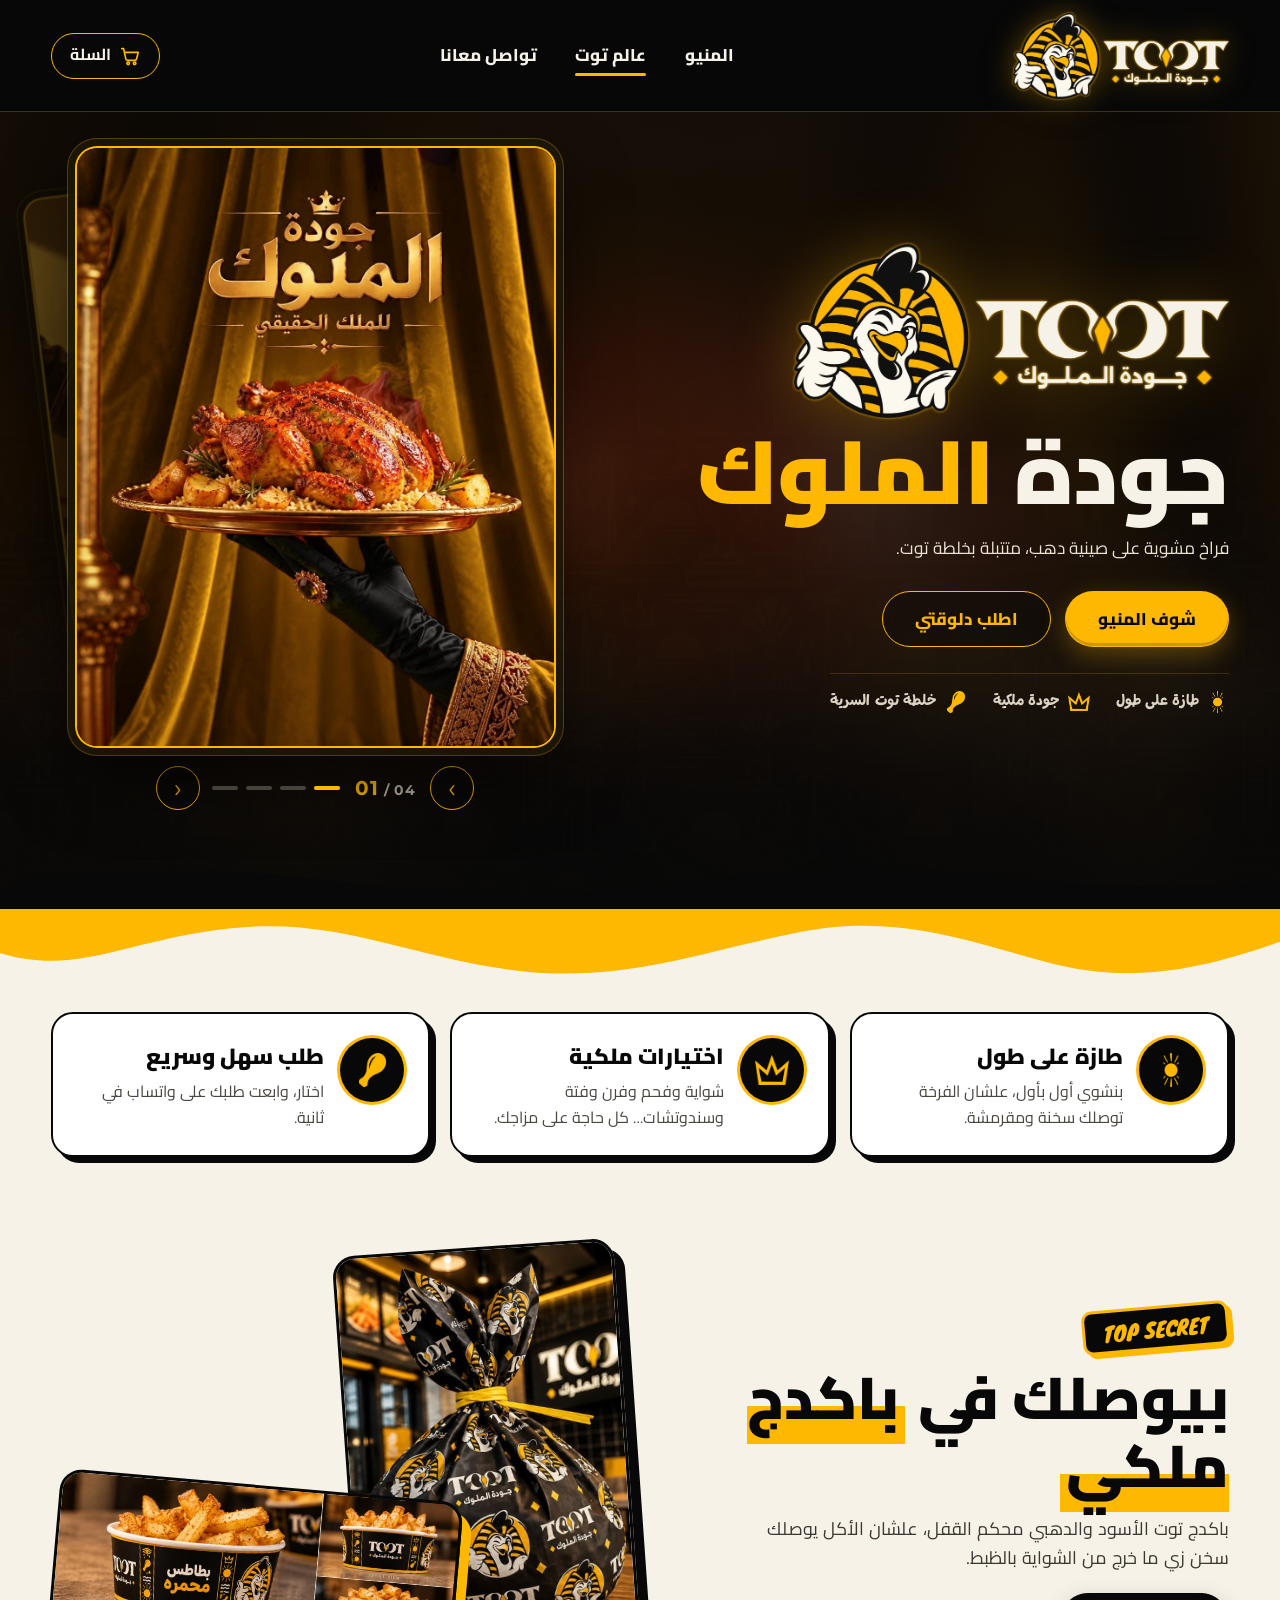
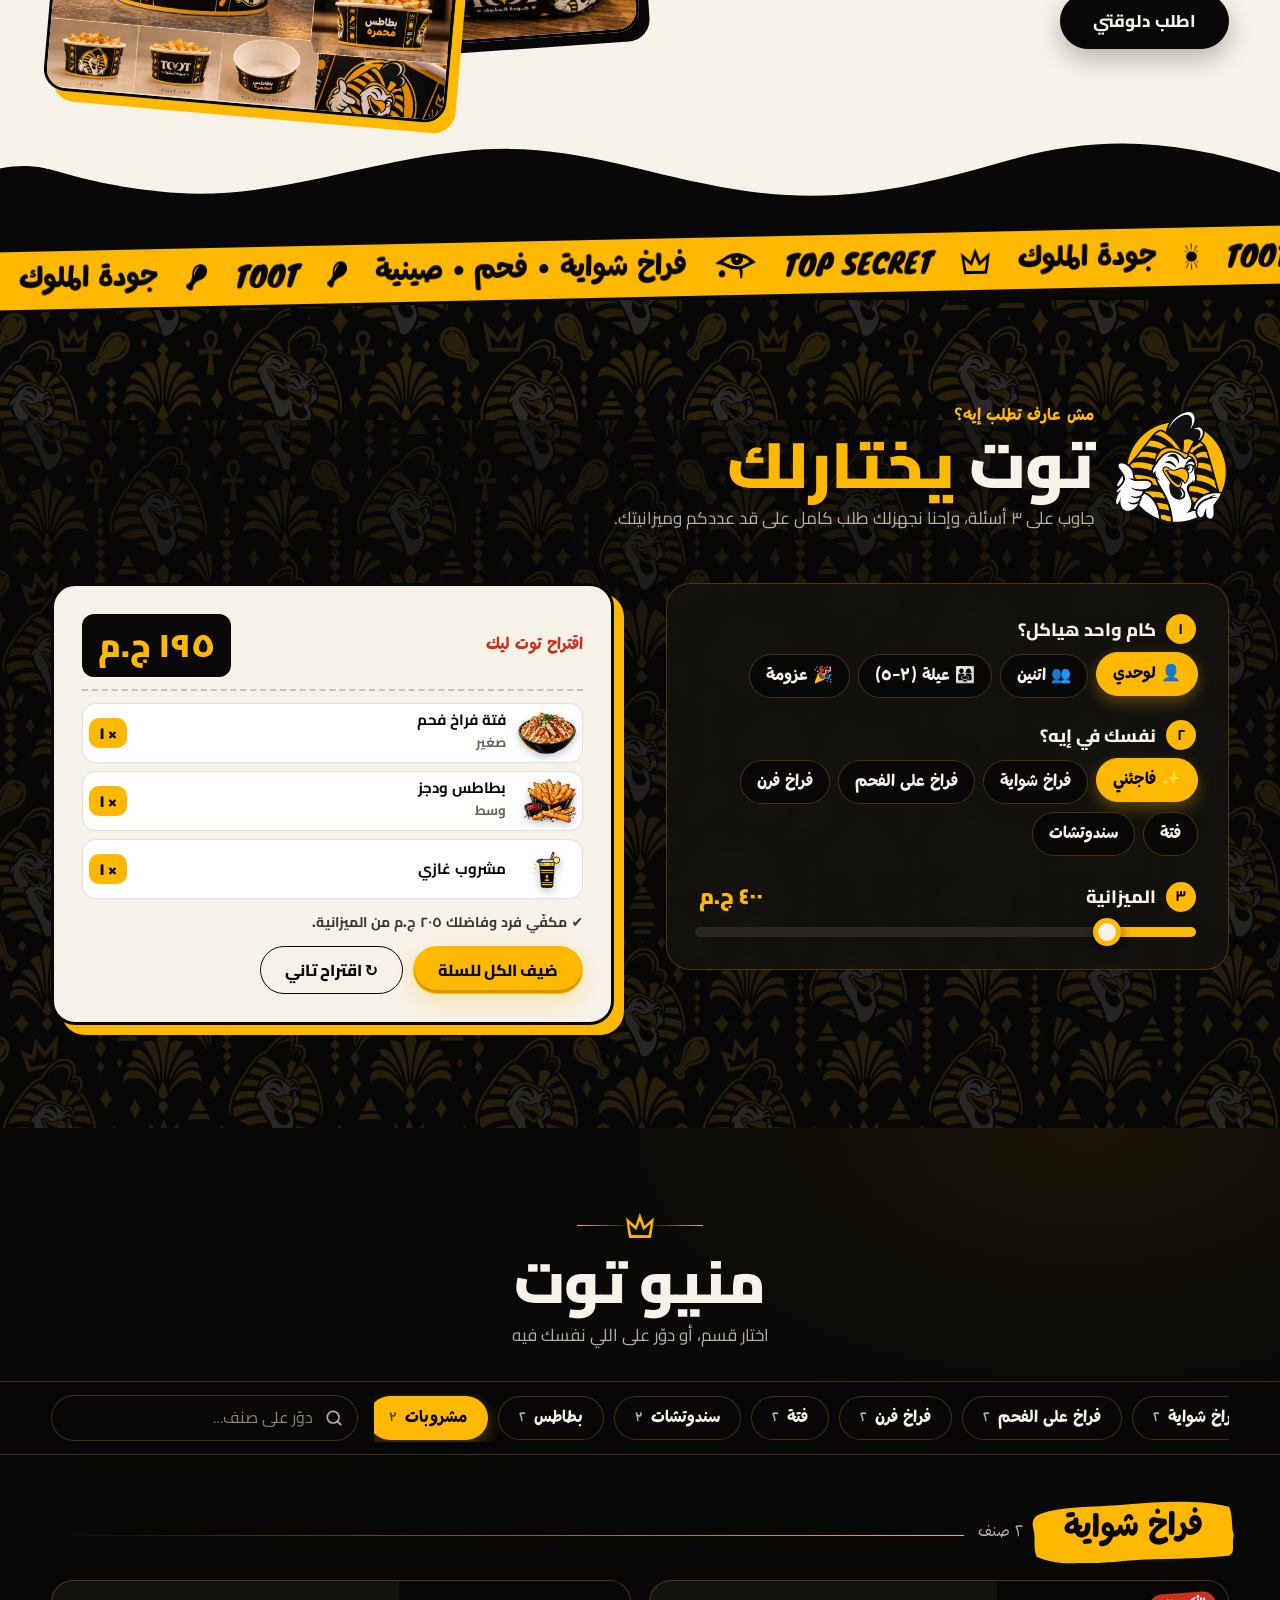
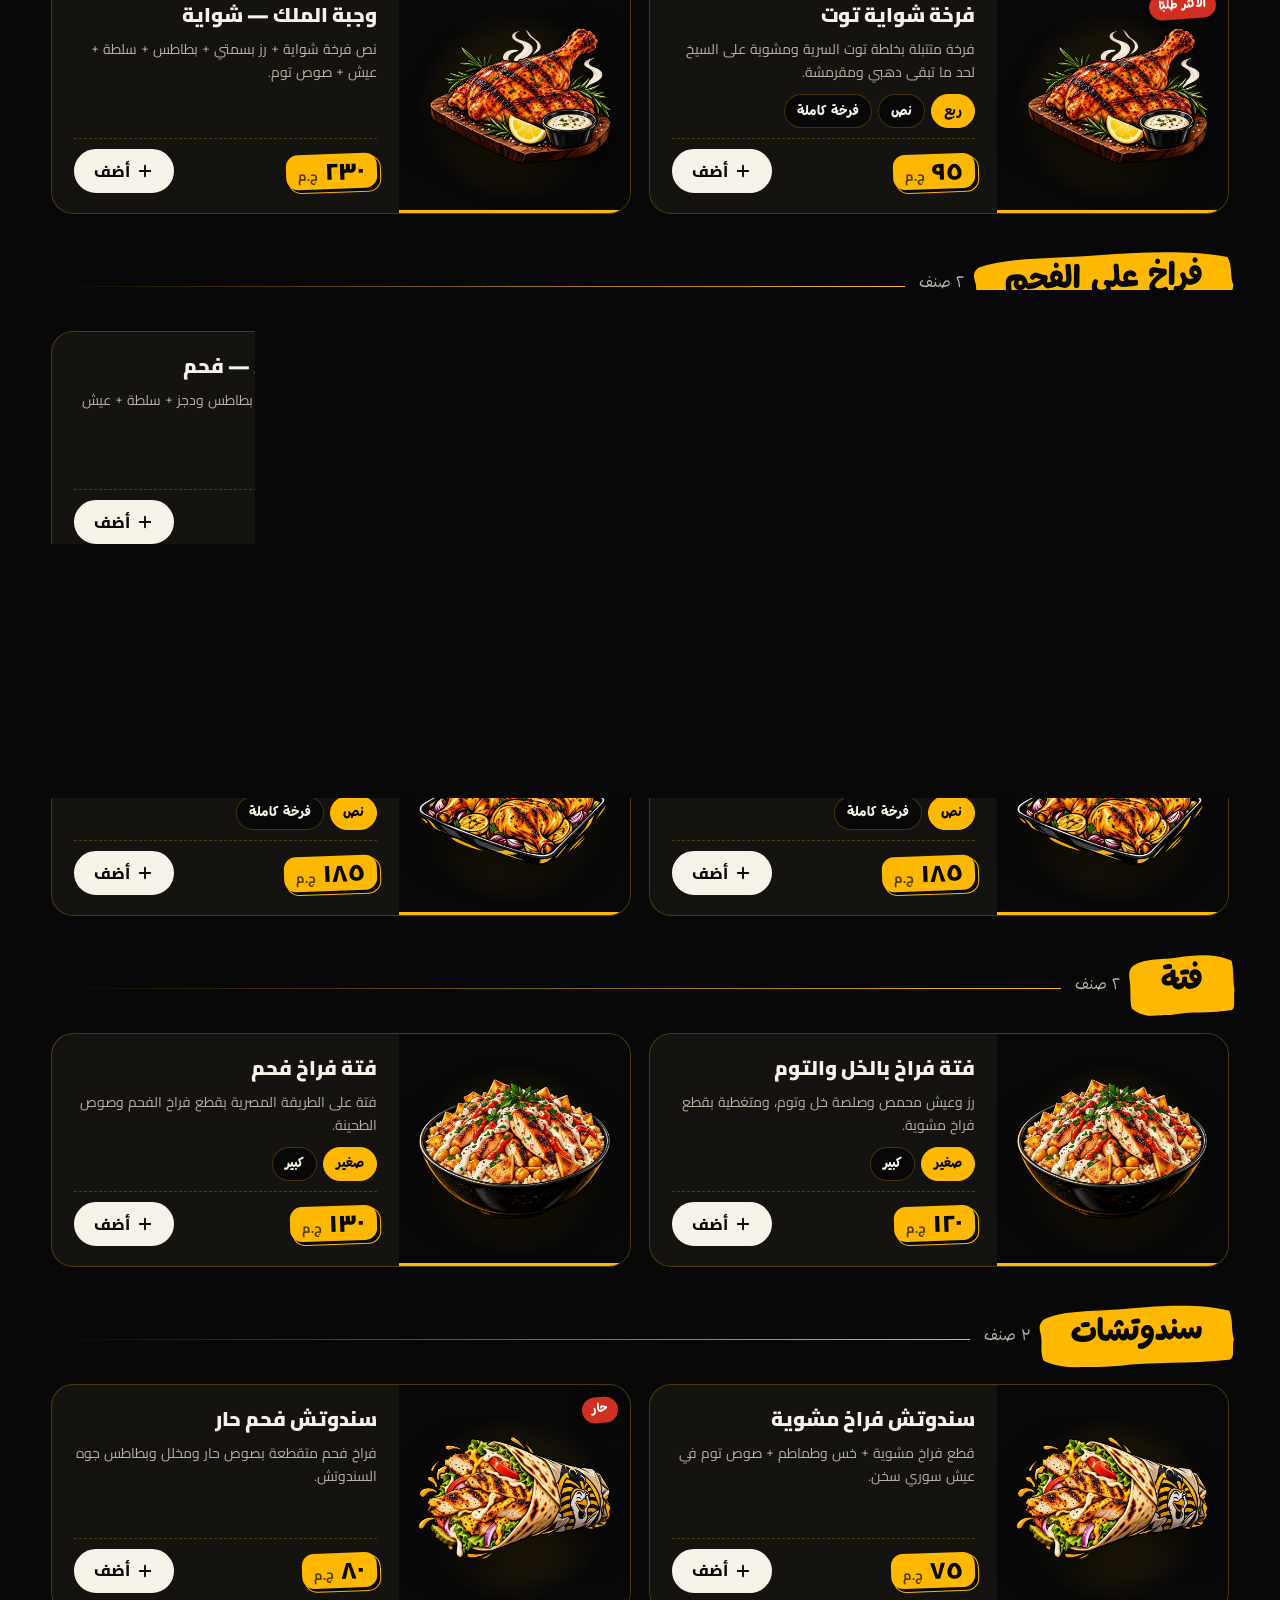
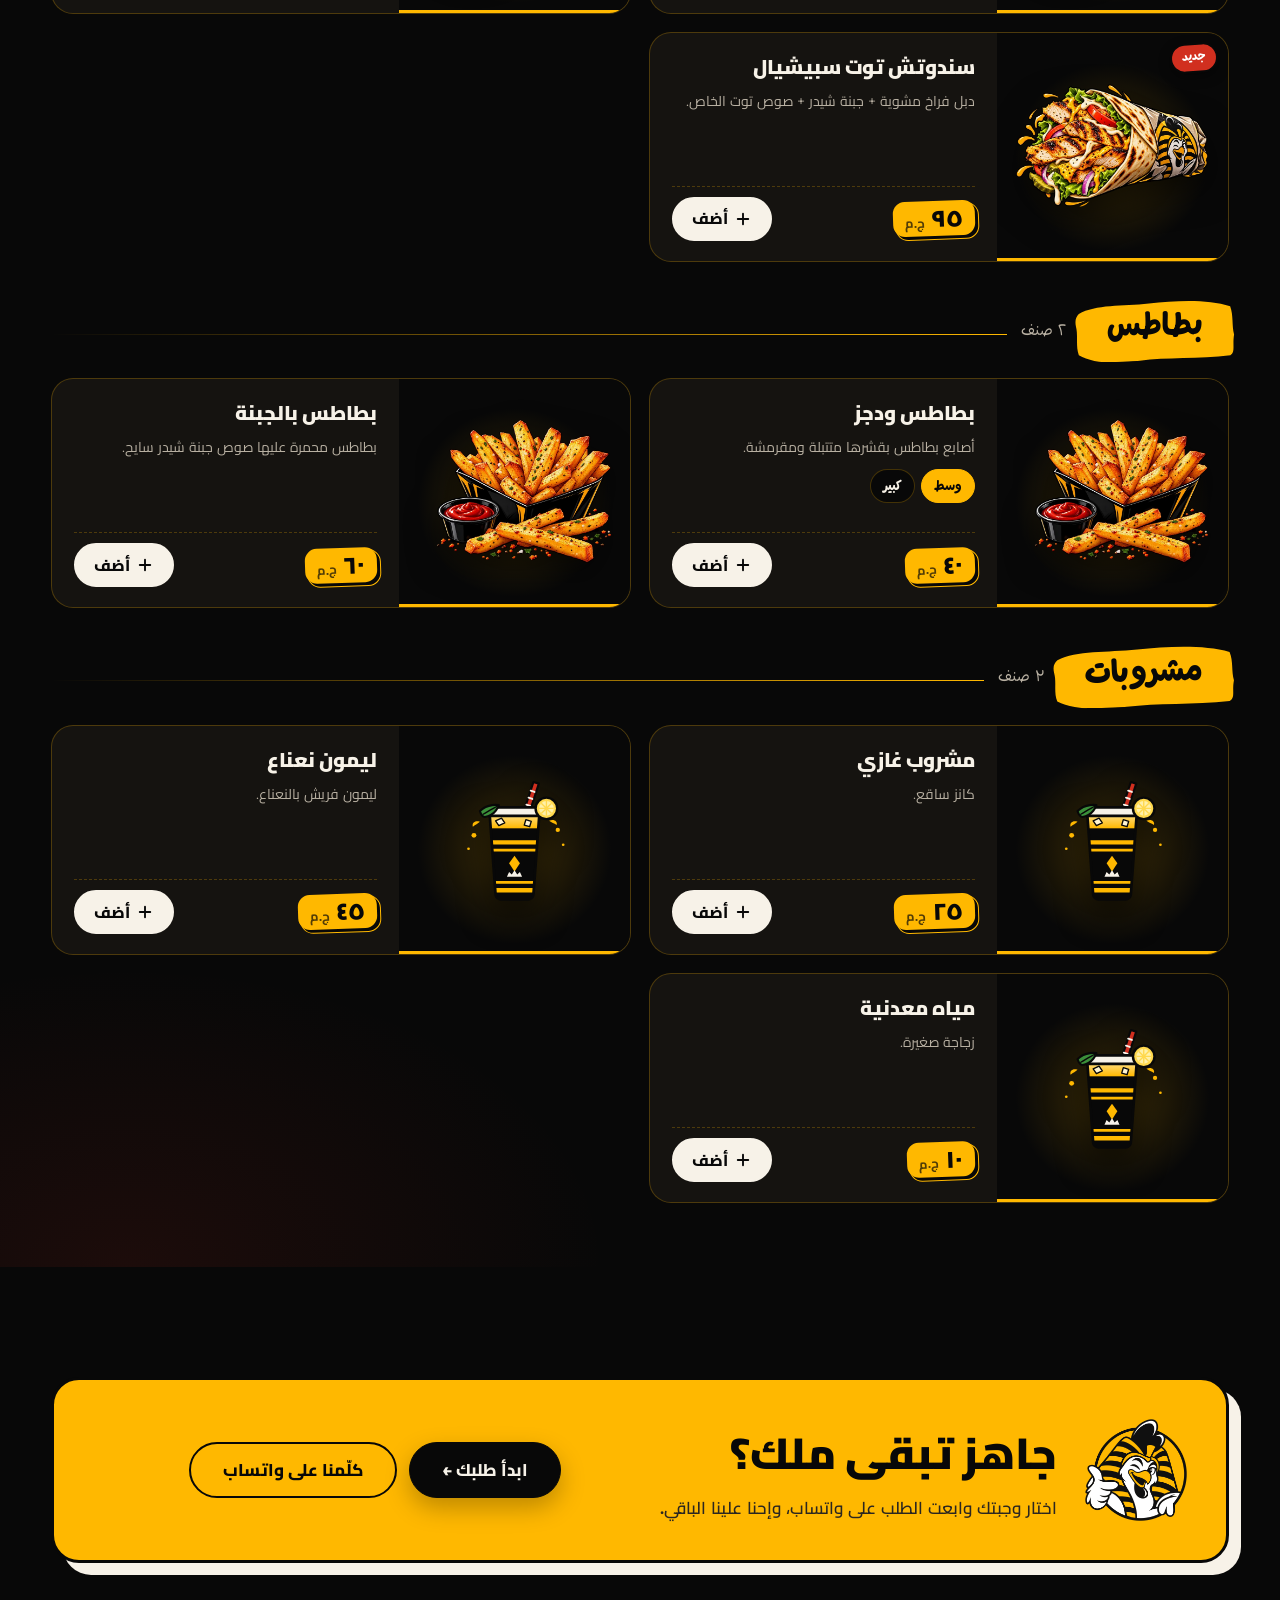
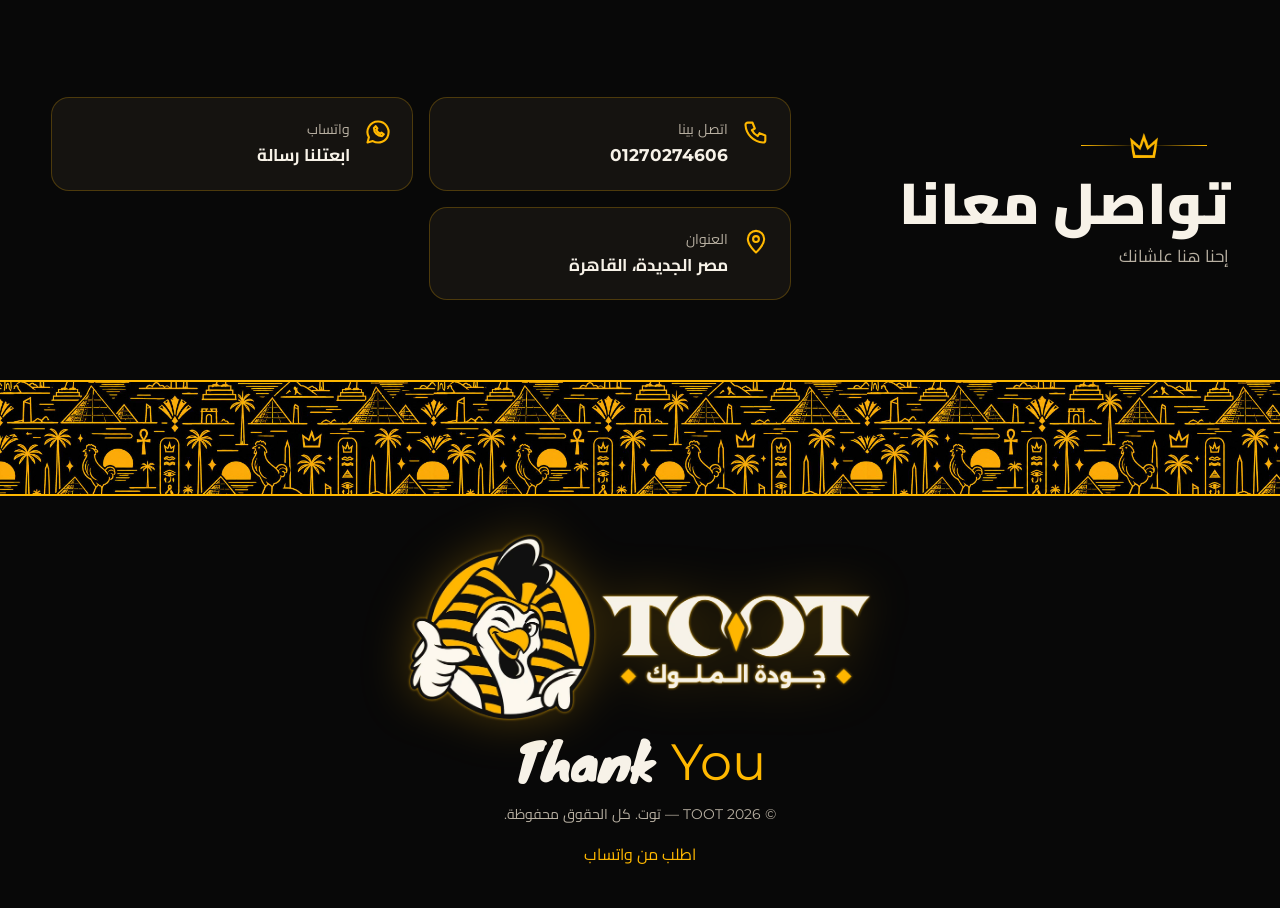
==== commit 41306e43: "Add files via upload" ====
--- a/index.html
+++ b/index.html
@@ -5,24 +5,27 @@
   <meta name="viewport" content="width=device-width, initial-scale=1, viewport-fit=cover">
   <title>توت | TOOT — جودة الملوك</title>
   <meta name="description" content="توت — فراخ شواية وفحم وفرن، فتة، سندوتشات، بطاطس ومشروبات. اطلب أونلاين على واتساب.">
-  <meta name="theme-color" content="#0B0A09">
+  <meta name="theme-color" content="#080808">
   <meta name="apple-mobile-web-app-capable" content="yes">
   <meta name="mobile-web-app-capable" content="yes">
   <meta name="apple-mobile-web-app-status-bar-style" content="black-translucent">
   <meta name="apple-mobile-web-app-title" content="توت">
   <meta property="og:title" content="توت | TOOT — جودة الملوك">
   <meta property="og:description" content="فراخ مشوية بطعم يليق بالملوك. اطلب على واتساب.">
-  <meta property="og:image" content="images/logos/toot-main.png">
+  <meta property="og:image" content="images/toot-main.png">
   <link rel="manifest" href="manifest.webmanifest">
-  <link rel="icon" type="image/png" href="images/logos/favicon.png">
-  <link rel="apple-touch-icon" href="images/logos/icon-512.png">
+  <link rel="icon" type="image/png" href="images/favicon.png">
+  <link rel="apple-touch-icon" href="images/icon-512.png">
   <link rel="preconnect" href="https://fonts.googleapis.com">
   <link rel="preconnect" href="https://fonts.gstatic.com" crossorigin>
-  <link href="https://fonts.googleapis.com/css2?family=Cairo:wght@400;600;700;800&family=Reem+Kufi:wght@500;600;700&display=swap" rel="stylesheet">
-  <link rel="preload" as="image" href="images/campaign/poster-quality.jpg">
+  <link href="https://fonts.googleapis.com/css2?family=Cairo:wght@400;600;700;800;900&family=Playpen+Sans+Arabic:wght@500;700;800&family=Montserrat:wght@500;700;800&family=Knewave&display=swap" rel="stylesheet">
+  <link rel="preload" as="image" href="images/poster-quality-brand.jpg">
+  <link rel="preload" as="image" href="images/logo-mascot.webp">
+  <link rel="preload" as="image" href="images/logo-word.webp">
   <link rel="stylesheet" href="code/style.css">
 </head>
 <body>
+  <div class="scroll-progress" aria-hidden="true"><span id="scrollProgress"></span></div>
 
   <div class="announce" id="announce" hidden>
     <span class="announce__gem"></span><span id="announceText"></span><span class="announce__gem"></span>
@@ -32,7 +35,7 @@
   <header class="header" id="top">
     <div class="container header__inner">
       <a href="#top" class="brand" aria-label="توت — الصفحة الرئيسية">
-        <img src="images/logos/toot-main-outline.png" alt="TOOT توت" class="brand__logo" width="105" height="84">
+        <img src="images/toot-logo.webp" alt="TOOT توت — جودة الملوك" class="brand__logo" width="1000" height="399">
       </a>
       <nav class="nav" aria-label="القائمة الرئيسية">
         <a href="#menu">المنيو</a>
@@ -54,84 +57,158 @@
   <main>
     <!-- الهيرو: سلايدر صور الحملة كاملة -->
     <section class="hero" id="home" aria-roledescription="سلايدر" aria-label="صور حملة توت">
-      <div class="hero__bg" aria-hidden="true"><div class="hero__bg-layer is-active" style="background-image:url('images/campaign/poster-quality.jpg')"></div><div class="hero__bg-layer" style="background-image:url('images/campaign/poster-royal-world.jpg')"></div><div class="hero__bg-layer" style="background-image:url('images/campaign/poster-king-moment.jpg')"></div><div class="hero__bg-layer" style="background-image:url('images/campaign/poster-you-king.jpg')"></div></div>
+      <div class="hero__bg" aria-hidden="true"><div class="hero__bg-layer is-active" style="background-image:url('images/poster-quality-brand.jpg')"></div><div class="hero__bg-layer" style="background-image:url('images/poster-royal-world-brand.jpg')"></div><div class="hero__bg-layer" style="background-image:url('images/poster-king-moment-brand.jpg')"></div><div class="hero__bg-layer" style="background-image:url('images/poster-you-king-brand.jpg')"></div></div>
+      <div class="hero__veil" aria-hidden="true"></div>
+      <div class="embers" aria-hidden="true"><i></i><i></i><i></i><i></i><i></i><i></i><i></i><i></i></div>
       <h1 class="sr-only">توت | TOOT — جودة الملوك</h1>
       <div class="container hero__inner">
-        <div class="hero__text">
-          <p class="eyebrow">TOOT • ROYAL GRILLED CHICKEN</p>
+        <div class="logo-anim hero__logo" role="img" aria-label="TOOT توت — جودة الملوك">
+          <img src="images/logo-mascot.webp" alt="" class="logo-anim__mascot" width="1000" height="399">
+          <img src="images/logo-word.webp" alt="" class="logo-anim__word" width="1000" height="399">
+          <span class="logo-anim__glint" aria-hidden="true"></span>
+        </div>
+        <div class="hero__copy">
           <div class="slide-texts" aria-live="polite">
-          <div class="slide-text is-active" data-slide-text="0">
-            <p class="hero__title" role="heading" aria-level="2">جودة <span>الملوك</span></p>
-            <p class="hero__lead">للملك الحقيقي… فراخ مشوية على صينية دهب، متتبلة بخلطة توت.</p>
-          </div>
-          <div class="slide-text" data-slide-text="1" aria-hidden="true">
-            <p class="hero__title" role="heading" aria-level="2">عالم <span>ملكي</span></p>
-            <p class="hero__lead">له قواعده الخاصة… كل فرخة بتتقدم بطريقة تليق بيك.</p>
-          </div>
-          <div class="slide-text" data-slide-text="2" aria-hidden="true">
-            <p class="hero__title" role="heading" aria-level="2">ملك <span>اللحظة</span></p>
-            <p class="hero__lead">مش لازم تلبس تاج علشان تكون ملك اللحظة.</p>
-          </div>
-          <div class="slide-text" data-slide-text="3" aria-hidden="true">
-            <p class="hero__title" role="heading" aria-level="2">أنت <span>الملك</span></p>
-            <p class="hero__lead">إنت ملك زمانك… والفرخة علينا.</p>
-          </div>
+            <div class="slide-text is-active" data-slide-text="0">
+              <p class="hero__title" role="heading" aria-level="2"><span class="w">جودة</span> <span class="w gold">الملوك</span></p>
+              <p class="hero__lead">فراخ مشوية على صينية دهب، متتبلة بخلطة توت.</p>
+            </div>
+            <div class="slide-text" data-slide-text="1" aria-hidden="true">
+              <p class="hero__title" role="heading" aria-level="2"><span class="w">عالم</span> <span class="w gold">ملكي</span></p>
+              <p class="hero__lead">له قواعده الخاصة… كل فرخة بتتقدم بطريقة تليق بيك.</p>
+            </div>
+            <div class="slide-text" data-slide-text="2" aria-hidden="true">
+              <p class="hero__title" role="heading" aria-level="2"><span class="w">ملك</span> <span class="w gold">اللحظة</span></p>
+              <p class="hero__lead">مش لازم تلبس تاج علشان تكون ملك اللحظة.</p>
+            </div>
+            <div class="slide-text" data-slide-text="3" aria-hidden="true">
+              <p class="hero__title" role="heading" aria-level="2"><span class="w">أنت</span> <span class="w gold">الملك</span></p>
+              <p class="hero__lead">إنت ملك زمانك… والفرخة علينا.</p>
+            </div>
           </div>
           <div class="hero__actions">
             <a href="#menu" class="btn btn--gold btn--lg">شوف المنيو</a>
             <button type="button" class="btn btn--ghost btn--lg" data-open-cart>اطلب دلوقتي <b class="cart-count" data-cart-count>0</b></button>
           </div>
-          <div class="quick-cats" id="quickCats" aria-label="أقسام سريعة"></div>
+          <ul class="hero__perks">
+            <li><img src="images/icons/sun.png" alt="" width="22" height="22">طازة على طول</li>
+            <li><img src="images/icons/crown.png" alt="" width="22" height="22">جودة ملكية</li>
+            <li><img src="images/icons/drumstick.png" alt="" width="22" height="22">خلطة توت السرية</li>
+          </ul>
+          <div class="quick-cats" id="quickCats" aria-label="أقسام سريعة" hidden></div>
         </div>
         <div class="slider" id="heroSlider">
-          <div class="slider__frame">
+          <div class="slider__stage">
+            <span class="slider__halo" aria-hidden="true"></span>
+            <div class="slider__frame">
+              <span class="slider__glare" aria-hidden="true"></span>
             <figure class="slide is-active" data-slide="0">
-              <button type="button" class="poster__btn" data-zoom="images/campaign/poster-quality.jpg" aria-label="عرض الصورة كاملة: جودة الملوك — للملك الحقيقي">
-                <img src="images/campaign/poster-quality.jpg" alt="جودة الملوك — للملك الحقيقي" width="1121" height="1403" fetchpriority="high">
+              <button type="button" class="poster__btn" data-zoom="images/poster-quality-brand.jpg" aria-label="عرض الصورة كاملة: جودة الملوك">
+                <img src="images/poster-quality-brand.jpg" alt="جودة الملوك" width="1100" height="1377" fetchpriority="high">
               </button>
             </figure>
-            <figure class="slide" data-slide="1" aria-hidden="true">
-              <button type="button" class="poster__btn" data-zoom="images/campaign/poster-royal-world.jpg" aria-label="عرض الصورة كاملة: عالم ملكي له قواعده الخاصة" tabindex="-1">
-                <img src="images/campaign/poster-royal-world.jpg" alt="عالم ملكي له قواعده الخاصة" width="1024" height="1536" loading="eager">
+            <figure class="slide is-next" data-slide="1" aria-hidden="true">
+              <button type="button" class="poster__btn" data-zoom="images/poster-royal-world-brand.jpg" aria-label="عرض الصورة كاملة: عالم ملكي له قواعده الخاصة" tabindex="-1">
+                <img src="images/poster-royal-world-brand.jpg" alt="عالم ملكي له قواعده الخاصة" width="933" height="1400" loading="eager">
               </button>
             </figure>
             <figure class="slide" data-slide="2" aria-hidden="true">
-              <button type="button" class="poster__btn" data-zoom="images/campaign/poster-king-moment.jpg" aria-label="عرض الصورة كاملة: ملك اللحظة" tabindex="-1">
-                <img src="images/campaign/poster-king-moment.jpg" alt="ملك اللحظة" width="1086" height="1448" loading="eager">
+              <button type="button" class="poster__btn" data-zoom="images/poster-king-moment-brand.jpg" aria-label="عرض الصورة كاملة: ملك اللحظة" tabindex="-1">
+                <img src="images/poster-king-moment-brand.jpg" alt="ملك اللحظة" width="1050" height="1400" loading="eager">
               </button>
             </figure>
             <figure class="slide" data-slide="3" aria-hidden="true">
-              <button type="button" class="poster__btn" data-zoom="images/campaign/poster-you-king.jpg" aria-label="عرض الصورة كاملة: أنت الملك" tabindex="-1">
-                <img src="images/campaign/poster-you-king.jpg" alt="أنت الملك" width="1254" height="1254" loading="eager">
+              <button type="button" class="poster__btn" data-zoom="images/poster-you-king-brand.jpg" aria-label="عرض الصورة كاملة: أنت الملك" tabindex="-1">
+                <img src="images/poster-you-king-brand.jpg" alt="أنت الملك" width="1100" height="1100" loading="eager">
               </button>
             </figure>
+            </div>
           </div>
           <div class="slider__nav">
             <button type="button" class="slider__arrow" data-dir="-1" aria-label="الصورة اللي قبل">›</button>
+            <span class="slider__count" aria-hidden="true"><b id="slideNum">01</b> / 04</span>
             <div class="slider__dots"><button type="button" class="slider__dot is-active" data-go="0" aria-label="صورة 1"><span></span></button><button type="button" class="slider__dot" data-go="1" aria-label="صورة 2"><span></span></button><button type="button" class="slider__dot" data-go="2" aria-label="صورة 3"><span></span></button><button type="button" class="slider__dot" data-go="3" aria-label="صورة 4"><span></span></button></div>
             <button type="button" class="slider__arrow" data-dir="1" aria-label="الصورة اللي بعد">‹</button>
           </div>
         </div>
       </div>
-      <a href="#menu" class="scroll-hint" aria-label="انزل للمنيو"><span></span></a>
-    </section>
-
-    <div class="glyph-strip" aria-hidden="true"></div>
-
-    <!-- المميزات -->
+      <svg class="hero__wave" viewBox="0 0 1440 60" preserveAspectRatio="none" aria-hidden="true"><path d="M0 60V30c120-26 240-30 360-12s240 30 360 12 240-34 360-20 240 26 360 10v40z"/></svg>
+    </section>
+
+    <!-- المميزات (خلفية كريمي زي البراند بوك) -->
+    <div class="cream-band">
+    <svg class="wave wave--top" viewBox="0 0 1440 80" preserveAspectRatio="none" aria-hidden="true"><path d="M0 0h1440v34c-90 30-170 44-260 22S1010 4 900 24 700 78 580 64 380 8 260 20 90 70 0 46z"/></svg>
     <section class="features container">
       <article class="feature">
-        <svg viewBox="0 0 48 48" aria-hidden="true"><path d="M24 42c-8 0-13-5-13-12 0-6 4-9 6-14 1 4 3 6 5 7 0-7 3-13 8-17-1 6 1 10 4 14 3 3 4 6 4 10 0 7-6 12-14 12z"/><path d="M24 42c-3 0-5-2-5-5 0-3 3-5 4-8 2 3 6 5 6 8 0 3-2 5-5 5z"/></svg>
+        <span class="feature__icon"><img src="images/icons/sun.png" alt="" width="64" height="64"></span>
         <div><h3>طازة على طول</h3><p>بنشوي أول بأول، علشان الفرخة توصلك سخنة ومقرمشة.</p></div>
       </article>
       <article class="feature">
-        <svg viewBox="0 0 48 48" aria-hidden="true"><path d="M8 36 6 14l10 9 8-15 8 15 10-9-2 22z"/><path d="M9 42h30"/><circle cx="6" cy="12" r="2"/><circle cx="24" cy="6" r="2"/><circle cx="42" cy="12" r="2"/></svg>
+        <span class="feature__icon"><img src="images/icons/crown.png" alt="" width="64" height="64"></span>
         <div><h3>اختيارات ملكية</h3><p>شواية وفحم وفرن وفتة وسندوتشات… كل حاجة على مزاجك.</p></div>
       </article>
       <article class="feature">
-        <svg viewBox="0 0 48 48" aria-hidden="true"><path d="M24 6a18 18 0 0 0-15.5 27.2L6 42l9-2.4A18 18 0 1 0 24 6z"/><path d="M17 17c0 8 6 14 14 14l3-3-4-3-2 2c-3-1-6-4-7-7l2-2-3-4z"/></svg>
+        <span class="feature__icon"><img src="images/icons/drumstick.png" alt="" width="64" height="64"></span>
         <div><h3>طلب سهل وسريع</h3><p>اختار، وابعت طلبك على واتساب في ثانية.</p></div>
       </article>
+    </section>
+
+    <!-- الباكدجنج -->
+    <section class="pack container" aria-labelledby="packTitle">
+      <div class="pack__text">
+        <span class="sticker" lang="en">TOP SECRET</span>
+        <h2 id="packTitle">بيوصلك في <span>باكدج ملكي</span></h2>
+        <p>باكدج توت الأسود والدهبي محكم القفل، علشان الأكل يوصلك سخن زي ما خرج من الشواية بالظبط.</p>
+        <a href="#menu" class="btn btn--black btn--lg">اطلب دلوقتي</a>
+      </div>
+      <div class="pack__media">
+        <img src="images/pack-bag-black.jpg" alt="باكدج توت الأسود بالماسكوت" width="639" height="900" loading="lazy" class="pack__img pack__img--a">
+        <img src="images/pack-fries.jpg" alt="علبة بطاطس توت السودا والدهبي" width="1200" height="652" loading="lazy" class="pack__img pack__img--b">
+      </div>
+    </section>
+    <svg class="wave wave--bottom" viewBox="0 0 1440 80" preserveAspectRatio="none" aria-hidden="true"><path d="M0 80h1440V40c-110-34-200-40-300-14S950 76 830 58 640 6 520 18 300 72 180 60 60 26 0 36z"/></svg>
+    </div>
+
+    <!-- شريط متحرك -->
+    <div class="marquee" aria-hidden="true">
+      <div class="marquee__track">
+        <span>TOOT</span><img src="images/icons/sun.png" alt=""><span class="ar">جودة الملوك</span><img src="images/icons/crown.png" alt=""><span>TOP SECRET</span><img src="images/icons/eye.png" alt=""><span class="ar">فراخ شواية • فحم • صينية</span><img src="images/icons/drumstick.png" alt="">
+        <span>TOOT</span><img src="images/icons/drumstick.png" alt=""><span class="ar">جودة الملوك</span><img src="images/icons/sun.png" alt=""><span>TOP SECRET</span><img src="images/icons/crown.png" alt=""><span class="ar">فراخ شواية • فحم • صينية</span><img src="images/icons/eye.png" alt="">
+      </div>
+    </div>
+
+    <!-- توت يختارلك: مساعد ذكي بيقترح طلب كامل -->
+    <section class="picker" id="picker" aria-labelledby="pickerTitle">
+      <div class="container picker__inner">
+        <div class="picker__intro">
+          <img src="images/toot-badge.png" alt="" aria-hidden="true" class="picker__mascot" width="120" height="120">
+          <div>
+            <span class="kicker">مش عارف تطلب إيه؟</span>
+            <h2 id="pickerTitle">توت <span>يختارلك</span></h2>
+            <p>جاوب على ٣ أسئلة، وإحنا نجهزلك طلب كامل على قد عددكم وميزانيتك.</p>
+          </div>
+        </div>
+        <form class="picker__form" id="pickerForm">
+          <fieldset class="q">
+            <legend><b>١</b> كام واحد هياكل؟</legend>
+            <div class="q__opts">
+              <label><input type="radio" name="people" value="1" checked><span>👤 لوحدي</span></label>
+              <label><input type="radio" name="people" value="2"><span>👥 اتنين</span></label>
+              <label><input type="radio" name="people" value="4"><span>👨‍👩‍👧 عيلة (٣–٥)</span></label>
+              <label><input type="radio" name="people" value="8"><span>🎉 عزومة</span></label>
+            </div>
+          </fieldset>
+          <fieldset class="q">
+            <legend><b>٢</b> نفسك في إيه؟</legend>
+            <div class="q__opts" id="pickerMood"></div>
+          </fieldset>
+          <fieldset class="q">
+            <legend><b>٣</b> الميزانية <output id="budgetOut"></output></legend>
+            <input type="range" id="budget" name="budget" min="100" max="2000" step="50" value="400" aria-label="الميزانية">
+          </fieldset>
+        </form>
+        <div class="picker__result" id="pickerResult" aria-live="polite"></div>
+      </div>
     </section>
 
     <!-- المنيو -->
@@ -181,14 +258,14 @@
     <section class="cta">
       <div class="container">
         <div class="cta__inner">
-          <img src="images/logos/toot-badge.png" alt="" class="cta__badge" aria-hidden="true" width="120" height="120">
+          <img src="images/toot-badge.png" alt="" class="cta__badge" aria-hidden="true" width="120" height="120">
           <div>
             <h2>جاهز تبقى ملك؟</h2>
             <p>اختار وجبتك وابعت الطلب على واتساب، وإحنا علينا الباقي.</p>
           </div>
           <div class="story__actions">
-            <a href="#menu" class="btn btn--gold btn--lg">ابدأ طلبك ←</a>
-            <a href="#" class="btn btn--ghost btn--lg" data-wa>كلّمنا على واتساب</a>
+            <a href="#menu" class="btn btn--black btn--lg">ابدأ طلبك ←</a>
+            <a href="#" class="btn btn--outline-dark btn--lg" data-wa>كلّمنا على واتساب</a>
           </div>
         </div>
       </div>
@@ -209,18 +286,25 @@
 
   <!-- الفوتر -->
   <footer class="footer">
-    <div class="glyph-strip" aria-hidden="true"></div>
+    <div class="pattern-band" aria-hidden="true"></div>
     <div class="container footer__inner">
-      <div class="footer__brand"><img src="images/logos/toot-wordmark-light.png" alt="TOOT جودة الملوك" class="footer__logo" width="340" height="136"></div>
+      <div class="footer__brand"><img src="images/toot-logo.webp" alt="TOOT جودة الملوك" class="footer__logo" width="1000" height="399" loading="lazy"></div>
+      <p class="footer__thanks" lang="en">Thank <span>You</span></p>
       <div class="footer__social" id="socialLinks"></div>
       <button type="button" class="btn btn--ghost btn--sm" id="installBtn" hidden>ثبّت توت على جهازك</button>
       <p class="footer__copy">© <span id="year"></span> TOOT — توت. كل الحقوق محفوظة.</p>
       <div class="footer__links">
         <a href="#" id="footerWhatsapp" target="_blank" rel="noopener">اطلب من واتساب</a>
-        <button type="button" class="link-btn" data-open-admin>إدارة المنيو</button>
       </div>
     </div>
   </footer>
+
+  <!-- شريط السلة (موبايل) — بيظهر لما يكون فيه أصناف -->
+  <button type="button" class="cart-bar" id="cartBar" data-open-cart hidden>
+    <b class="cart-bar__count" data-cart-count>0</b>
+    <span class="cart-bar__label">كمّل الطلب</span>
+    <span class="cart-bar__total" data-cart-total>0</span>
+  </button>
 
   <!-- شريط التنقل السفلي (موبايل) -->
   <nav class="bottom-nav" aria-label="تنقل سريع">
@@ -248,9 +332,10 @@
     </div>
     <div class="drawer__body">
       <p class="notice" id="closedNotice" hidden></p>
+      <div class="free-bar" id="freeBar" hidden><p id="freeText"></p><div class="free-bar__track"><span id="freeFill"></span></div></div>
       <ul class="cart-list" id="cartList"></ul>
       <div class="cart-empty" id="cartEmpty">
-        <img src="images/logos/toot-badge.png" alt="" width="96" height="96">
+        <img src="images/toot-badge.png" alt="" width="96" height="96">
         <p>السلة فاضية… ابدأ اختار من المنيو.</p>
         <button type="button" class="btn btn--gold btn--block" id="reorderBtn" hidden>اطلب نفس طلبك اللي فات</button>
         <a href="#menu" class="btn btn--ghost btn--block" data-close-drawer>تصفح المنيو</a>
@@ -267,9 +352,14 @@
           <label><input type="radio" name="type" value="delivery" checked><span>توصيل</span></label>
           <label><input type="radio" name="type" value="pickup"><span>استلام من الفرع</span></label>
         </fieldset>
+        <label class="field" id="zoneField" hidden><span>منطقة التوصيل</span><select name="zone"></select></label>
         <label class="field"><span>الاسم</span><input name="name" autocomplete="name" required></label>
         <label class="field"><span>رقم الموبايل</span><input name="phone" type="tel" inputmode="tel" autocomplete="tel" dir="ltr" required></label>
         <label class="field" id="addressField"><span>العنوان بالتفصيل</span><textarea name="address" rows="2" autocomplete="street-address"></textarea></label>
+        <fieldset class="pay" id="payField" hidden>
+          <legend>طريقة الدفع</legend>
+          <div class="pay__opts" id="payOpts"></div>
+        </fieldset>
         <label class="field"><span>ملاحظات (اختياري)</span><textarea name="notes" rows="2" placeholder="مثلاً: من غير توم، زيادة صوص…"></textarea></label>
         <p class="form-error" id="formError" role="alert"></p>
       </form>
@@ -279,6 +369,11 @@
         <div><span>الأصناف</span><b id="subTotal">0</b></div>
         <div id="deliveryRow" hidden><span>التوصيل</span><b id="deliveryTotal">0</b></div>
         <div class="totals__grand"><span>الإجمالي</span><b data-cart-total>0</b></div>
+      </div>
+      <p class="min-note" id="minNote" hidden></p>
+      <div class="sent" id="sentBox" hidden>
+        <p><b>اتفتح واتساب بطلبك ✔</b> لو بعته، ابدأ طلب جديد من هنا.</p>
+        <button type="button" class="btn btn--ghost btn--sm" id="newOrder">طلب جديد</button>
       </div>
       <button type="button" class="btn btn--whatsapp btn--block btn--lg" id="sendOrder">
         <svg viewBox="0 0 24 24" aria-hidden="true"><path d="M12 3a9 9 0 0 0-7.8 13.5L3 21l4.6-1.2A9 9 0 1 0 12 3z"/></svg>
@@ -346,7 +441,7 @@
         <div class="editor__img">
           <img id="editorPreview" alt="">
           <div>
-            <label class="field"><span>رابط/مسار الصورة</span><input name="image" placeholder="images/products/…" dir="ltr"></label>
+            <label class="field"><span>رابط/مسار الصورة</span><input name="image" placeholder="images/…" dir="ltr"></label>
             <label class="btn btn--ghost btn--sm file-btn">رفع صورة من الجهاز<input type="file" id="imageUpload" accept="image/*" hidden></label>
           </div>
         </div>
@@ -371,6 +466,23 @@
     </div>
   </aside>
 
+  <!-- نافذة تفاصيل الصنف -->
+  <dialog class="qv" id="quickView" aria-labelledby="qvTitle">
+    <button type="button" class="icon-btn qv__close" data-close-qv aria-label="إغلاق">×</button>
+    <div class="qv__media"><img id="qvImg" alt=""><span class="qv__badge" id="qvBadge" hidden></span><div class="steam" aria-hidden="true"><i></i><i></i><i></i></div></div>
+    <div class="qv__body">
+      <span class="kicker" id="qvCat"></span>
+      <h3 id="qvTitle"></h3>
+      <p id="qvDesc"></p>
+      <div class="sizes-pick qv__sizes" id="qvSizes" role="radiogroup" aria-label="اختار الحجم"></div>
+      <label class="field"><span>ملاحظة على الصنف ده (اختياري)</span><input id="qvNote" placeholder="مثلاً: سبايسي زيادة، من غير مخلل…" maxlength="80"></label>
+      <div class="qv__foot">
+        <div class="stepper qv__qty"><button type="button" data-qv-step="1" aria-label="زيادة">+</button><b id="qvQty">١</b><button type="button" data-qv-step="-1" aria-label="تقليل">−</button></div>
+        <button type="button" class="btn btn--gold btn--lg qv__add" id="qvAdd">أضف • <span id="qvTotal"></span></button>
+      </div>
+    </div>
+  </dialog>
+
   <!-- عارض الصور بالحجم الكامل -->
   <dialog class="lightbox" id="lightbox" aria-label="عرض الصورة">
     <button type="button" class="icon-btn lightbox__close" data-close-lightbox aria-label="إغلاق">×</button>
--- a/code/style.css
+++ b/code/style.css
@@ -0,0 +1,1318 @@
+/* =========================================================
+   TOOT | توت — Royal Grilled Chicken
+   ألوان البراند: أسود • أحمر ملكي • دهبي
+   تصميم مرن بيملأ الشاشة على اللاب توب والموبايل
+   ========================================================= */
+:root{
+  /* ألوان البراند بوك */
+  --black:#080808;        /* Royal Black — الخلفية الأساسية */
+  --ink:#0F0E0C;
+  --surface:#151310;
+  --surface-2:#1F1B14;
+  --line:rgba(255,184,0,.24);
+  --red:#D12F1F;          /* Rooster Red — لمسات وتنبيهات */
+  --red-deep:#A3220F;
+  --red-glow:#D12F1F;
+  --gold:#FFB800;         /* Pharaoh Gold — اللون المميز */
+  --gold-light:#FFC933;
+  --gold-deep:#E09E00;
+  --yellow:#FFB800;
+  --cream:#F7F2E8;        /* Warm Cream — الخلفيات الفاتحة */
+  --white:#FFFFFF;
+  --muted:#B8B0A2;
+  --wa:#1FAF5A;
+  --ok:#3DDC84;
+  --radius:18px;
+  --shadow:0 18px 50px rgba(0,0,0,.5);
+  /* خطوط البراند بوك: Cairo للعناوين والمحتوى • Playpen Sans Arabic خط تكميلي
+     Montserrat للإنجليزي • Knewave إنجليزي تكميلي */
+  --font-display:'Cairo','Montserrat',system-ui,sans-serif;
+  --font-body:'Montserrat','Cairo',system-ui,-apple-system,'Segoe UI',Tahoma,sans-serif;
+  --font-fun:'Playpen Sans Arabic','Cairo',system-ui,sans-serif;
+  --font-en-fun:'Knewave','Playpen Sans Arabic',system-ui,sans-serif;
+  --header-h:112px;
+  --announce-h:0px;
+  --bar-h:72px;
+  --gutter:clamp(16px,4vw,72px);
+  --bottom-nav:0px;
+  --safe-b:env(safe-area-inset-bottom,0px);
+}
+*{box-sizing:border-box}
+html{overflow-x:hidden;overflow-x:clip;scroll-behavior:smooth;-webkit-text-size-adjust:100%;text-size-adjust:100%}
+body{
+  margin:0;min-height:100vh;min-height:100dvh;background:var(--black);color:var(--cream);
+  font-family:var(--font-body);font-size:16px;line-height:1.65;
+  -webkit-font-smoothing:antialiased;overflow-x:hidden;
+  -webkit-tap-highlight-color:transparent;
+  padding-bottom:calc(var(--bottom-nav) + var(--safe-b));
+}
+body.has-announce{--announce-h:37px}
+img{max-width:100%;display:block}
+a{color:var(--gold-light);text-decoration:none}
+a:hover{color:var(--yellow)}
+button{font:inherit;cursor:pointer;touch-action:manipulation}
+input,select,textarea{font:inherit;color:inherit}
+.container{width:100%;max-width:1760px;margin-inline:auto;padding-inline:var(--gutter)}
+.sr-only{position:absolute;width:1px;height:1px;padding:0;margin:-1px;overflow:hidden;clip:rect(0,0,0,0);border:0}
+[hidden]{display:none !important}
+:focus-visible{outline:2px solid var(--gold-light);outline-offset:3px;border-radius:8px}
+
+/* ---------- Buttons ---------- */
+.btn{
+  display:inline-flex;align-items:center;justify-content:center;gap:8px;
+  min-height:48px;padding:0 24px;border-radius:999px;border:1.5px solid transparent;
+  font-weight:700;font-size:16px;transition:transform .15s ease,background .2s,color .2s,border-color .2s,filter .2s;
+  text-align:center;white-space:nowrap;
+}
+.btn:active{transform:scale(.97)}
+.btn--lg{min-height:56px;padding:0 32px;font-size:17px}
+.btn--sm{min-height:40px;padding:0 16px;font-size:14px}
+.btn--block{width:100%}
+.btn--gold{background:linear-gradient(135deg,var(--gold-light),var(--gold) 55%,var(--gold-deep));color:var(--black);box-shadow:0 8px 24px rgba(255,184,0,.25)}
+.btn--gold:hover{color:var(--black);filter:brightness(1.06)}
+.btn--ghost{background:rgba(11,10,9,.35);border-color:var(--gold);color:var(--gold-light)}
+.btn--ghost:hover{background:rgba(255,184,0,.12);color:var(--gold-light)}
+.btn--whatsapp{background:var(--wa);color:#fff}
+.btn--whatsapp svg{width:22px;height:22px;fill:none;stroke:#fff;stroke-width:2}
+.btn--whatsapp:hover{filter:brightness(1.08);color:#fff}
+.btn--whatsapp:disabled{opacity:.45;cursor:not-allowed}
+.btn--danger{background:transparent;border-color:#C0392B;color:#FF8A7A}
+.btn--danger.is-confirm{background:#C0392B;color:#fff}
+.icon-btn{width:44px;height:44px;border-radius:50%;border:1px solid var(--line);background:transparent;color:var(--cream);font-size:26px;line-height:1;flex-shrink:0}
+.icon-btn:hover{border-color:var(--gold)}
+.link-btn{background:none;border:0;color:var(--muted);padding:8px;text-decoration:underline;text-underline-offset:4px}
+.link-btn:hover{color:var(--gold-light)}
+
+/* ---------- Announcement ---------- */
+.announce{
+  height:var(--announce-h);
+  background:linear-gradient(90deg,var(--red-deep),var(--red),var(--red-deep));
+  color:var(--cream);font-weight:700;font-size:14px;padding:0 16px;
+  display:flex;align-items:center;justify-content:center;gap:14px;white-space:nowrap;overflow:hidden;
+}
+.announce__gem{width:8px;height:8px;background:var(--yellow);transform:rotate(45deg);flex-shrink:0}
+
+/* ---------- Header ---------- */
+.header{
+  position:sticky;top:0;z-index:40;height:var(--header-h);
+  background:rgba(11,10,9,.88);backdrop-filter:blur(14px);-webkit-backdrop-filter:blur(14px);
+  border-bottom:1px solid var(--line);
+}
+.header__inner{height:100%;display:flex;align-items:center;justify-content:space-between;gap:24px}
+.brand{position:relative;display:inline-flex;align-items:center}
+.brand__logo{height:84px;width:auto;filter:drop-shadow(0 0 14px rgba(255,184,0,.32)) drop-shadow(0 4px 10px rgba(0,0,0,.6));transition:transform .3s ease}
+.brand:hover .brand__logo{transform:scale(1.05)}
+.brand__logo{position:relative}
+.nav{display:flex;gap:clamp(20px,3vw,44px);font-weight:600;font-size:17px}
+.nav a{color:var(--cream);position:relative;padding:6px 0}
+.nav a::after{content:"";position:absolute;inset-inline:0;bottom:0;height:2px;background:var(--gold);transform:scaleX(0);transition:transform .2s}
+.nav a:hover::after,.nav a.is-active::after{transform:scaleX(1)}
+.header__end{display:flex;align-items:center;gap:12px}
+.status{display:inline-flex;align-items:center;gap:8px;font-size:13px;font-weight:700;padding:6px 12px;border-radius:999px;border:1px solid var(--line);background:var(--surface);white-space:nowrap}
+.status::before{content:"";width:8px;height:8px;border-radius:50%;background:var(--ok);box-shadow:0 0 0 4px rgba(61,220,132,.18)}
+.status.is-closed::before{background:#FF6B5B;box-shadow:0 0 0 4px rgba(255,107,91,.18)}
+.cart-btn{
+  display:inline-flex;align-items:center;gap:8px;min-height:46px;padding:0 18px;border-radius:999px;
+  background:var(--surface);border:1.5px solid var(--gold);color:var(--cream);font-weight:700;
+}
+.cart-btn svg{width:22px;height:22px;fill:none;stroke:var(--gold-light);stroke-width:1.8;stroke-linecap:round;stroke-linejoin:round}
+.cart-btn__total{color:var(--gold-light);font-size:14px}
+.cart-count{min-width:24px;height:24px;padding:0 6px;border-radius:12px;background:var(--red-glow);color:#fff;font-size:13px;display:inline-grid;place-items:center;line-height:1}
+.cart-count.bump{animation:bump .4s ease}
+@keyframes bump{50%{transform:scale(1.35)}}
+
+/* ---------- Hero (ملء الشاشة) ---------- */
+.hero{
+  position:relative;overflow:hidden;display:flex;align-items:center;
+  min-height:calc(100vh - var(--header-h) - var(--announce-h));
+  min-height:calc(100svh - var(--header-h) - var(--announce-h));
+  isolation:isolate;
+}
+.story::before{ /* نفس الصورة مغبّشة كخلفية */
+  content:"";position:absolute;inset:-60px;z-index:-2;background-position:center;background-size:cover;
+  filter:blur(46px) saturate(1.2) brightness(.38);transform:scale(1.08);
+}
+.hero::after,.story::after{content:"";position:absolute;inset:0;z-index:-1;background:linear-gradient(180deg,rgba(11,10,9,.35),rgba(11,10,9,.15) 40%,rgba(11,10,9,.85) 100%)}
+.hero__inner{padding-block:clamp(28px,4vh,56px);display:grid;grid-template-columns:minmax(0,1fr) auto;align-items:center;gap:clamp(24px,4vw,72px)}
+.hero__text{display:flex;flex-direction:column;align-items:flex-start;max-width:720px}
+.eyebrow{margin:0 0 14px;color:var(--gold);letter-spacing:.22em;font-size:13px;font-weight:700;direction:ltr}
+.hero__title{font-family:var(--font-display);font-weight:700;font-size:clamp(60px,9vw,150px);line-height:1.02;margin:0 0 22px;color:var(--cream)}
+.hero__title span{background:linear-gradient(180deg,var(--gold-light),var(--gold) 60%,var(--gold-deep));-webkit-background-clip:text;background-clip:text;color:transparent}
+.hero__lead{font-size:clamp(17px,1.6vw,22px);color:#D9CFBE;margin:0 0 34px}
+.hero__actions{display:flex;flex-wrap:wrap;gap:14px;margin-bottom:36px}
+.quick-cats{display:flex;flex-wrap:wrap;gap:10px}
+.quick-cats a{padding:6px 16px;border:1px solid var(--line);border-radius:999px;color:var(--gold-light);font-size:15px;font-weight:600;background:rgba(11,10,9,.45);backdrop-filter:blur(4px)}
+.quick-cats a:hover{border-color:var(--gold);background:rgba(255,184,0,.12)}
+.scroll-hint{position:absolute;bottom:22px;left:50%;transform:translateX(-50%);width:28px;height:44px;border:2px solid var(--gold);border-radius:16px;display:flex;justify-content:center;padding-top:8px;opacity:.8}
+.scroll-hint span{width:4px;height:9px;border-radius:2px;background:var(--gold);animation:scrollhint 1.6s ease-in-out infinite}
+@keyframes scrollhint{50%{transform:translateY(10px);opacity:.3}}
+
+/* Hieroglyph gold strip */
+.glyph-strip{
+  height:44px;border-block:1px solid var(--line);background-color:var(--black);
+  background-repeat:repeat-x;background-position:center;background-size:auto 30px;
+  background-image:url("data:image/svg+xml;utf8,<svg xmlns='http://www.w3.org/2000/svg' width='480' height='40' viewBox='0 0 480 40'><g fill='none' stroke='%23FFB800' stroke-width='1.6' stroke-linecap='round' stroke-linejoin='round'><ellipse cx='30' cy='10' rx='5' ry='6.5'/><path d='M21 18h18M30 16v20'/><path d='M74 20q16-12 32 0q-16 9-32 0z'/><circle cx='90' cy='19.5' r='3.5'/><path d='M76 13q14-8 28-1M86 25l-3 11M94 25q3 10 10 7'/><path d='M150 36q-3-16 0-32q8 12 4 22q-2 6-3 9'/><circle cx='210' cy='20' r='10'/><circle cx='210' cy='20' r='2.5'/><path d='M250 16l4-4 4 4 4-4 4 4 4-4 4 4 4-4M250 26l4-4 4 4 4-4 4 4 4-4 4 4 4-4'/><path d='M325 36V16M335 36V16M319 6h22M319 10.5h22M319 15h22M330 2v4M322 36h16'/><ellipse cx='390' cy='24' rx='7' ry='10'/><path d='M383 21h14M390 21v13'/><circle cx='390' cy='10' r='3.5'/><path d='M383 18l-6-5M397 18l6-5M383 28l-6 5M397 28l6 5'/><path d='M450 36q6-14 0-32q-6 18 0 32zM450 36q-10-6-12-22q8 10 12 22M450 36q10-6 12-22q-8 10-12 22'/></g></svg>");
+}
+
+/* ---------- الصور الكاملة (بوسترات الحملة) ---------- */
+.poster{margin:0;justify-self:center}
+.poster__btn{display:block;padding:0;border:0;background:none;cursor:zoom-in;border-radius:22px;position:relative}
+.poster__btn img{
+  display:block;width:auto;height:auto;max-width:100%;border-radius:20px;
+  border:2px solid rgba(255,184,0,.75);
+  box-shadow:0 0 0 8px rgba(11,10,9,.65),0 0 0 9px var(--line),0 30px 80px rgba(0,0,0,.6);
+}
+.poster__btn::after{
+  content:"⤢";position:absolute;bottom:14px;inset-inline-end:14px;width:40px;height:40px;border-radius:50%;
+  display:grid;place-items:center;background:rgba(11,10,9,.75);color:var(--gold-light);font-size:20px;border:1px solid var(--line);
+  opacity:0;transition:opacity .2s;
+}
+.poster__btn:hover::after,.poster__btn:focus-visible::after{opacity:1}
+.poster--hero .poster__btn img{max-height:calc(100svh - var(--header-h) - var(--announce-h) - 2*clamp(28px,4vh,56px))}
+
+.story{position:relative;overflow:hidden;isolation:isolate;padding:clamp(56px,8vw,110px) 0}
+.story__inner{display:grid;grid-template-columns:auto minmax(0,1fr);align-items:center;gap:clamp(28px,5vw,96px)}
+.story--flip .story__inner{grid-template-columns:minmax(0,1fr) auto}
+.story--flip .poster{order:2}
+.story .poster__btn img{max-height:min(86vh,980px)}
+.story__text{display:flex;flex-direction:column;align-items:flex-start;gap:14px;max-width:640px}
+.story__text h2{margin:0;font-family:var(--font-display);font-size:clamp(44px,5.6vw,96px);line-height:1.1;color:var(--gold-light)}
+.story__text p{margin:0 0 10px;font-size:clamp(17px,1.6vw,23px);color:#E6DCCB}
+.story__badge{width:clamp(80px,7vw,110px);height:auto}
+.story__actions{display:flex;flex-wrap:wrap;gap:12px}
+.story--royal::before{background-image:url("../images/poster-royal-world.jpg")}
+.story--moment::before{background-image:url("../images/poster-king-moment.jpg")}
+.story--king::before{background-image:url("../images/poster-you-king.jpg")}
+
+.lightbox{border:0;padding:0;background:transparent;max-width:100vw;max-height:100vh;width:100vw;height:100vh;margin:0;overflow:hidden}
+.lightbox[open]{display:grid;place-items:center}
+.lightbox::backdrop{background:rgba(5,4,4,.92);backdrop-filter:blur(4px)}
+.lightbox img{max-width:min(96vw,1400px);max-height:92vh;width:auto;height:auto;border-radius:14px;border:1px solid var(--line)}
+.lightbox__close{position:fixed;top:max(14px,env(safe-area-inset-top));inset-inline-end:14px;background:rgba(11,10,9,.8);z-index:2}
+
+/* ---------- سلايدر الهيرو (الصور كاملة ومتحركة) ---------- */
+.hero__bg{position:absolute;inset:-60px;z-index:-2;overflow:hidden}
+.hero__bg-layer{position:absolute;inset:0;background-position:center;background-size:cover;filter:blur(46px) saturate(1.25) brightness(.36);transform:scale(1.1);opacity:0;transition:opacity 1.2s ease}
+.hero__bg-layer.is-active{opacity:1}
+.slide-texts{display:grid}
+.slide-text{grid-area:1/1;opacity:0;transform:translateY(26px);transition:opacity .6s ease,transform .7s cubic-bezier(.2,.7,.2,1);pointer-events:none}
+.slide-text.is-active{opacity:1;transform:none;transition-delay:.25s;pointer-events:auto}
+.slide-text .hero__title{margin-bottom:16px}
+.slider{--frame-h:clamp(380px,calc(100svh - var(--header-h) - var(--announce-h) - 170px),880px);display:flex;flex-direction:column;align-items:center;gap:18px}
+.slider__frame{display:grid;height:var(--frame-h);width:calc(var(--frame-h) * .8);max-width:100%;touch-action:pan-y}
+.slide{grid-area:1/1;margin:0;display:grid;place-items:center;min-width:0;min-height:0;opacity:0;visibility:hidden;
+  transform:translateX(-14%) rotate(-3deg) scale(.9);transition:opacity .8s ease,transform 1s cubic-bezier(.2,.7,.2,1),visibility 0s 1s}
+.slide.is-active{opacity:1;visibility:visible;transform:none;transition:opacity .8s ease,transform 1s cubic-bezier(.2,.7,.2,1),visibility 0s}
+.slide.is-leaving{opacity:0;visibility:visible;transform:translateX(14%) rotate(3deg) scale(.9)}
+.slider.is-back .slide{transform:translateX(14%) rotate(3deg) scale(.9)}
+.slider.is-back .slide.is-active{transform:none}
+.slider.is-back .slide.is-leaving{transform:translateX(-14%) rotate(-3deg) scale(.9)}
+.slide .poster__btn{max-height:100%;max-width:100%}
+.slide .poster__btn img{max-height:var(--frame-h);max-width:100%}
+.slide.is-active .poster__btn{animation:posterFloat 6s ease-in-out infinite}
+@keyframes posterFloat{50%{transform:translateY(-8px)}}
+.slider__nav{display:flex;align-items:center;gap:14px}
+.slider__arrow{width:44px;height:44px;border-radius:50%;border:1px solid var(--gold);background:rgba(11,10,9,.6);color:var(--gold-light);font-size:26px;line-height:1;display:grid;place-items:center}
+.slider__arrow:hover{background:var(--gold);color:var(--black)}
+.slider__dots{display:flex;gap:8px}
+.slider__dot{width:34px;height:44px;border:0;background:none;padding:0;display:grid;place-items:center}
+.slider__dot span{display:block;width:100%;height:4px;border-radius:2px;background:rgba(245,238,220,.25);overflow:hidden;position:relative}
+.slider__dot span::after{content:"";position:absolute;inset:0;background:var(--gold);transform:scaleX(0);transform-origin:right}
+.slider__dot.is-active span::after{animation:dotFill var(--slide-ms,6000ms) linear forwards}
+.slider.is-paused .slider__dot.is-active span::after{animation-play-state:paused}
+.slider__dot.is-done span::after{transform:scaleX(1)}
+@keyframes dotFill{to{transform:scaleX(1)}}
+
+/* ---------- Features ---------- */
+.features{display:grid;grid-template-columns:repeat(3,minmax(0,1fr));gap:20px;padding-block:40px 0}
+.feature{
+  display:flex;gap:16px;align-items:flex-start;
+  background:linear-gradient(180deg,var(--surface-2),var(--surface));border:1px solid var(--line);border-radius:var(--radius);padding:24px;
+}
+.feature svg{width:46px;height:46px;flex-shrink:0;fill:none;stroke:var(--gold);stroke-width:1.8;stroke-linecap:round;stroke-linejoin:round}
+.feature h3{margin:0 0 4px;font-family:var(--font-display);font-size:22px;color:var(--gold-light)}
+.feature p{margin:0;color:var(--muted)}
+
+/* ---------- Section head ---------- */
+.section-head{text-align:center;margin:0 auto 32px;max-width:720px}
+.section-head--start{text-align:start;margin:0}
+.section-head h2{font-family:var(--font-display);font-size:clamp(36px,4.5vw,60px);margin:8px 0 4px;line-height:1.2}
+.section-head p{margin:0;color:var(--muted);font-size:17px}
+.ornament{display:inline-flex;align-items:center;justify-content:center;gap:10px;width:150px;height:14px;
+  background:radial-gradient(circle,var(--gold) 0 3px,transparent 4px) center/14px 14px no-repeat}
+.ornament::before,.ornament::after{content:"";width:58px;height:1px;background:linear-gradient(90deg,transparent,var(--gold))}
+.ornament::after{transform:scaleX(-1)}
+
+/* ---------- Menu ---------- */
+.menu{
+  position:relative;padding:80px 0 64px;
+  background:
+    radial-gradient(900px 500px at 85% 0%,rgba(209,47,31,.28),transparent 60%),
+    radial-gradient(800px 500px at 10% 100%,rgba(255,184,0,.08),transparent 60%),
+    var(--black);
+}
+.menu__bar{
+  position:sticky;top:var(--header-h);z-index:30;
+  background:rgba(11,10,9,.9);backdrop-filter:blur(14px);-webkit-backdrop-filter:blur(14px);
+  border-block:1px solid var(--line);margin-bottom:8px;
+}
+.menu__bar-inner{display:flex;align-items:center;gap:16px;min-height:var(--bar-h);padding-block:12px}
+.chips{display:flex;gap:10px;overflow-x:auto;flex:1;min-width:0;scrollbar-width:none;scroll-behavior:smooth;padding:2px}
+.chips::-webkit-scrollbar{display:none}
+.chip{
+  flex-shrink:0;min-height:44px;padding:0 20px;border-radius:999px;border:1.5px solid var(--line);
+  background:var(--surface);color:var(--cream);font-weight:700;transition:background .2s,color .2s,border-color .2s;
+  display:inline-flex;align-items:center;gap:8px;
+}
+.chip small{font-size:12px;color:var(--muted);font-weight:600}
+.chip:hover{border-color:var(--gold)}
+.chip.is-active{background:linear-gradient(135deg,var(--gold-light),var(--gold));color:var(--black);border-color:transparent}
+.chip.is-active small{color:rgba(11,10,9,.7)}
+.search{position:relative;flex:0 0 clamp(220px,24vw,380px)}
+.search svg{position:absolute;inset-inline-start:14px;top:50%;width:20px;height:20px;transform:translateY(-50%);fill:none;stroke:var(--muted);stroke-width:2;stroke-linecap:round;pointer-events:none}
+.search input{width:100%;min-height:46px;padding:0 44px 0 40px;border-radius:999px;border:1.5px solid var(--line);background:var(--surface);color:var(--cream);font-size:16px}
+.search input::-webkit-search-cancel-button{display:none}
+.search input:focus{outline:none;border-color:var(--gold)}
+.search input::placeholder{color:#8E8474}
+.search__clear{position:absolute;inset-inline-end:8px;top:50%;transform:translateY(-50%);width:32px;height:32px;border-radius:50%;border:0;background:var(--surface-2);color:var(--cream);font-size:20px;line-height:1}
+
+.menu-cat{padding-top:36px;scroll-margin-top:calc(var(--header-h) + var(--bar-h) + 12px)}
+.menu-cat__head{display:flex;align-items:baseline;gap:14px;margin-bottom:18px}
+.menu-cat__head h3{margin:0;font-family:var(--font-display);font-size:clamp(26px,2.4vw,36px);color:var(--gold-light)}
+.menu-cat__head span{color:var(--muted);font-size:15px;white-space:nowrap}
+.menu-cat__head::after{content:"";flex:1;height:1px;background:linear-gradient(90deg,transparent,var(--line))}
+
+.grid{display:grid;grid-template-columns:repeat(auto-fill,minmax(250px,1fr));gap:clamp(14px,1.4vw,24px)}
+.card{
+  display:flex;flex-direction:column;background:var(--surface);border:1px solid var(--line);border-radius:var(--radius);overflow:hidden;
+  transition:transform .25s ease,border-color .25s,box-shadow .25s;
+}
+.card:hover{transform:translateY(-4px);border-color:rgba(255,184,0,.55);box-shadow:var(--shadow)}
+.card.is-off{opacity:.6}
+.card__media{position:relative;aspect-ratio:4/3;background:var(--ink);overflow:hidden}
+.card__media img{width:100%;height:100%;object-fit:cover;transition:transform .5s}
+.card:hover .card__media img{transform:scale(1.05)}
+.card__badge{position:absolute;top:10px;inset-inline-start:10px;background:var(--red-glow);color:#fff;font-size:12px;font-weight:700;padding:3px 10px;border-radius:999px;box-shadow:0 4px 12px rgba(0,0,0,.4)}
+.card__soldout{position:absolute;inset:0;display:grid;place-items:center;background:rgba(11,10,9,.7);font-weight:800;color:var(--cream);font-size:17px}
+.card__body{display:flex;flex-direction:column;gap:10px;padding:16px;flex:1}
+.card__title{margin:0;font-size:18px;font-weight:800;line-height:1.35}
+.card__title mark{background:rgba(255,184,0,.3);color:inherit;border-radius:4px;padding:0 2px}
+.card__desc{margin:0;color:var(--muted);font-size:14px;display:-webkit-box;-webkit-line-clamp:3;-webkit-box-orient:vertical;overflow:hidden}
+.sizes-pick{display:flex;flex-wrap:wrap;gap:6px}
+.size-chip{min-height:34px;padding:0 12px;border-radius:999px;border:1px solid var(--line);background:transparent;color:var(--cream);font-size:13px;font-weight:700}
+.size-chip.is-active{border-color:var(--gold);background:rgba(255,184,0,.14);color:var(--gold-light)}
+.card__foot{display:flex;align-items:center;justify-content:space-between;gap:10px;padding-top:10px;border-top:1px dashed var(--line);margin-top:auto}
+.price{font-family:var(--font-display);font-size:24px;color:var(--gold-light);font-weight:700;line-height:1;white-space:nowrap}
+.price small{font-family:var(--font-body);font-size:13px;color:var(--muted);font-weight:600;margin-inline-start:4px}
+.add-btn{min-height:44px;padding:0 18px;border-radius:999px;border:0;background:linear-gradient(135deg,var(--gold-light),var(--gold));color:var(--black);font-weight:800;display:inline-flex;align-items:center;gap:6px;white-space:nowrap}
+.add-btn svg{width:18px;height:18px;fill:none;stroke:currentColor;stroke-width:2.5;stroke-linecap:round}
+.add-btn:disabled{opacity:.4;cursor:not-allowed}
+.stepper{display:inline-flex;align-items:center;gap:4px;background:var(--black);border:1.5px solid var(--gold);border-radius:999px;padding:3px}
+.stepper button{width:38px;height:38px;border-radius:50%;border:0;background:var(--surface-2);color:var(--gold-light);font-size:20px;font-weight:700;line-height:1}
+.stepper button:hover{background:var(--gold);color:var(--black)}
+.stepper b{min-width:24px;text-align:center;font-size:16px}
+.empty{text-align:center;color:var(--muted);padding:48px 0;font-size:18px}
+.empty p{margin:0 0 16px}
+
+/* ---------- Bands (خلفيات الحملة) ---------- */
+.band{position:relative;display:flex;align-items:center;min-height:min(78vh,760px);padding:110px 0;text-align:center;overflow:hidden}
+.band__inner{display:flex;flex-direction:column;align-items:center;gap:14px}
+.band h2{margin:0;font-family:var(--font-display);font-size:clamp(48px,7vw,110px);line-height:1.1;color:var(--gold-light);text-shadow:0 6px 30px rgba(0,0,0,.6)}
+.band p{margin:0 0 12px;font-size:clamp(17px,1.8vw,24px);color:var(--cream);text-shadow:0 2px 12px rgba(0,0,0,.7);max-width:720px}
+
+/* ---------- Reels ---------- */
+.reels{padding:80px 0}
+.reels__grid{display:grid;grid-template-columns:repeat(auto-fill,minmax(240px,1fr));gap:20px}
+.reel{width:100%;aspect-ratio:9/16;border-radius:var(--radius);overflow:hidden;border:1px solid var(--line);background:var(--surface)}
+.reel iframe,.reel video{width:100%;height:100%;border:0;display:block;object-fit:cover}
+
+/* ---------- CTA ---------- */
+.cta{padding:110px 0}
+.cta__inner{
+  display:flex;align-items:center;gap:28px;padding:clamp(24px,3vw,44px) clamp(20px,3vw,52px);border-radius:28px;
+  background:linear-gradient(135deg,rgba(209,47,31,.93),rgba(120,20,10,.95));
+  border:1px solid rgba(242,210,122,.4);box-shadow:var(--shadow);backdrop-filter:blur(4px);
+}
+.cta__inner > div{flex:1}
+.cta h2{margin:0 0 4px;font-family:var(--font-display);font-size:clamp(28px,3.4vw,48px)}
+.cta p{margin:0;color:#F0D9C8;font-size:17px}
+.cta__badge{width:clamp(90px,8vw,130px);height:auto;flex-shrink:0}
+
+/* ---------- Contact ---------- */
+.contact{padding:24px 0 80px}
+.contact__grid{display:grid;grid-template-columns:minmax(0,.7fr) minmax(0,1.3fr);gap:40px;align-items:center}
+.contact__list{list-style:none;margin:0;padding:0;display:grid;grid-template-columns:repeat(auto-fit,minmax(240px,1fr));gap:16px}
+.contact__item{display:flex;gap:14px;align-items:flex-start;padding:20px;border-radius:var(--radius);background:var(--surface);border:1px solid var(--line);height:100%}
+.contact__item svg{width:28px;height:28px;flex-shrink:0;fill:none;stroke:var(--gold);stroke-width:1.8;stroke-linecap:round;stroke-linejoin:round}
+.contact__item span{display:block;color:var(--muted);font-size:14px}
+.contact__item b,.contact__item a{font-size:17px;color:var(--cream);font-weight:700}
+.contact__item a:hover{color:var(--gold-light)}
+
+/* ---------- Footer ---------- */
+.footer{background:var(--ink);padding-bottom:40px}
+.footer__inner{display:flex;flex-direction:column;align-items:center;gap:16px;padding-top:40px;text-align:center}
+.footer__brand{position:relative;display:flex;align-items:center;gap:clamp(12px,2vw,24px);width:min(560px,100%);justify-content:center}
+.footer__logo{width:min(340px,62%);height:auto;filter:drop-shadow(0 0 16px rgba(255,184,0,.25))}
+.footer__social{display:flex;gap:12px}
+.footer__social:empty{display:none}
+.footer__social a{width:44px;height:44px;border-radius:50%;border:1px solid var(--line);display:grid;place-items:center}
+.footer__social svg{width:20px;height:20px;fill:var(--gold-light)}
+.footer__copy{margin:0;color:var(--muted);font-size:14px}
+.footer__links{display:flex;gap:16px;align-items:center;flex-wrap:wrap;justify-content:center}
+
+/* ---------- Bottom nav (موبايل) ---------- */
+.bottom-nav{
+  position:fixed;bottom:0;inset-inline:0;z-index:50;display:none;
+  grid-template-columns:repeat(4,1fr);height:calc(64px + var(--safe-b));padding-bottom:var(--safe-b);
+  background:rgba(20,17,16,.97);backdrop-filter:blur(14px);-webkit-backdrop-filter:blur(14px);border-top:1px solid var(--line);
+}
+.bottom-nav a,.bottom-nav button{
+  position:relative;display:flex;flex-direction:column;align-items:center;justify-content:center;gap:2px;
+  background:none;border:0;color:var(--muted);font-size:12px;font-weight:700;
+}
+.bottom-nav svg{width:24px;height:24px;fill:none;stroke:currentColor;stroke-width:1.8;stroke-linecap:round;stroke-linejoin:round}
+.bottom-nav .is-active{color:var(--gold-light)}
+.bottom-nav__cart{color:var(--black) !important;isolation:isolate}
+.bottom-nav__cart::before{content:"";position:absolute;inset:6px 10px;border-radius:16px;background:linear-gradient(135deg,var(--gold-light),var(--gold));z-index:-1}
+.bottom-nav__cart .cart-count{position:absolute;top:2px;inset-inline-end:calc(50% - 32px)}
+
+/* ---------- Drawers ---------- */
+.overlay{position:fixed;inset:0;background:rgba(0,0,0,.6);z-index:60;backdrop-filter:blur(2px)}
+.drawer,.admin{
+  position:fixed;top:0;bottom:0;inset-inline-start:0;z-index:70;width:min(460px,100%);
+  background:var(--ink);border-inline-end:1px solid var(--line);box-shadow:var(--shadow);
+  display:flex;flex-direction:column;transform:translateX(105%);transition:transform .3s ease,visibility .3s;visibility:hidden;
+}
+.admin{width:min(580px,100%)}
+.drawer.is-open,.admin.is-open{transform:none;visibility:visible}
+.drawer__head{display:flex;align-items:center;justify-content:space-between;padding:14px 20px;border-bottom:1px solid var(--line);padding-top:max(14px,env(safe-area-inset-top))}
+.drawer__head h2{margin:0;font-family:var(--font-display);font-size:26px;color:var(--gold-light)}
+.drawer__body{flex:1;overflow-y:auto;padding:16px 20px;overscroll-behavior:contain}
+.drawer__foot{padding:14px 20px calc(16px + var(--safe-b));border-top:1px solid var(--line);background:var(--surface)}
+.notice{margin:0 0 14px;padding:12px 14px;border-radius:12px;background:rgba(179,36,27,.18);border:1px solid rgba(179,36,27,.5);font-size:14px;font-weight:600}
+.cart-list{list-style:none;margin:0 0 16px;padding:0;display:grid;gap:10px}
+.cart-line{display:grid;grid-template-columns:60px 1fr auto;gap:12px;align-items:center;padding:10px;border-radius:14px;background:var(--surface);border:1px solid var(--line)}
+.cart-line img{width:60px;height:60px;border-radius:10px;object-fit:cover}
+.cart-line h4{margin:0;font-size:15px;line-height:1.35}
+.cart-line small{color:var(--muted)}
+.cart-line .line-price{color:var(--gold-light);font-weight:700;font-size:14px}
+.cart-line .stepper button{width:32px;height:32px;font-size:18px}
+.cart-empty{display:flex;flex-direction:column;align-items:center;gap:12px;text-align:center;padding:24px 0;color:var(--muted)}
+.cart-empty img{width:96px;height:auto;opacity:.9}
+.cart-empty p{margin:0 0 6px;font-size:17px}
+.upsell{margin:0 0 18px}
+.upsell h3{margin:0 0 10px;font-size:15px;color:var(--gold-light)}
+.upsell__list{display:flex;gap:10px;overflow-x:auto;scrollbar-width:none;padding-bottom:2px}
+.upsell__list::-webkit-scrollbar{display:none}
+.upsell__item{flex:0 0 auto;display:flex;align-items:center;gap:10px;padding:6px 12px 6px 6px;border-radius:14px;border:1px solid var(--line);background:var(--surface);color:var(--cream);font-weight:700;font-size:14px;text-align:start}
+.upsell__item img{width:44px;height:44px;border-radius:10px;object-fit:cover}
+.upsell__item small{display:block;color:var(--gold-light)}
+.upsell__item:hover{border-color:var(--gold)}
+.order-form{display:grid;gap:12px}
+.toggle{display:grid;grid-template-columns:1fr 1fr;gap:8px;border:0;padding:0;margin:0}
+.toggle label{position:relative}
+.toggle input{position:absolute;opacity:0}
+.toggle span{display:grid;place-items:center;min-height:46px;border-radius:12px;border:1.5px solid var(--line);font-weight:700;cursor:pointer}
+.toggle input:checked + span{border-color:var(--gold);background:rgba(255,184,0,.14);color:var(--gold-light)}
+.toggle input:focus-visible + span{outline:2px solid var(--gold-light);outline-offset:2px}
+.field{display:grid;gap:6px}
+.field > span{font-size:14px;color:var(--muted);font-weight:600}
+.field input,.field textarea,.field select,.admin__bar input,.admin__bar select{
+  width:100%;min-height:46px;padding:10px 14px;border-radius:12px;border:1.5px solid var(--line);background:var(--surface);color:var(--cream);resize:vertical;font-size:16px;
+}
+.field input:focus,.field textarea:focus,.field select:focus,.admin__bar input:focus{outline:none;border-color:var(--gold)}
+.field input[dir="ltr"]{text-align:right}
+.form-error{margin:0;color:#FF8A7A;font-weight:600;min-height:1em;font-size:14px}
+.totals{display:grid;gap:6px;margin-bottom:12px}
+.totals div{display:flex;justify-content:space-between;color:var(--muted)}
+.totals b{color:var(--cream)}
+.totals__grand{font-size:20px;padding-top:8px;border-top:1px dashed var(--line)}
+.totals__grand span{color:var(--cream);font-weight:700}
+.totals__grand b{color:var(--gold-light);font-family:var(--font-display)}
+.hint{margin:10px 0 0;color:var(--muted);font-size:13px;text-align:center}
+.hint code{color:var(--gold-light);direction:ltr;unicode-bidi:embed}
+
+/* ---------- Admin ---------- */
+.admin__content{flex:1;overflow-y:auto;padding:16px 20px 24px}
+.admin__lock{padding:24px 20px}
+.admin__lock form{display:grid;gap:12px}
+.tabs{display:flex;gap:6px;overflow-x:auto;margin-bottom:16px;padding-bottom:4px;scrollbar-width:none}
+.tab{flex-shrink:0;min-height:40px;padding:0 14px;border-radius:10px;border:1px solid var(--line);background:transparent;color:var(--muted);font-weight:700;font-size:14px}
+.tab.is-active{background:var(--surface-2);color:var(--gold-light);border-color:var(--gold)}
+.admin__bar{display:flex;gap:10px;align-items:center;margin-bottom:14px}
+.admin__bar select,.admin__bar input{flex:1}
+.admin-list{list-style:none;margin:0;padding:0;display:grid;gap:10px}
+.admin-item{display:grid;grid-template-columns:56px 1fr auto;gap:12px;align-items:center;padding:10px;border-radius:12px;background:var(--surface);border:1px solid var(--line)}
+.admin-item--cat{grid-template-columns:1fr auto}
+.admin-item.is-off{opacity:.55}
+.admin-item img{width:56px;height:56px;border-radius:10px;object-fit:cover;background:var(--ink)}
+.admin-item h4{margin:0;font-size:15px}
+.admin-item small{color:var(--muted)}
+.admin-item__actions{display:flex;gap:6px;flex-wrap:wrap;justify-content:flex-end}
+.cat-rename{width:100%;min-height:40px;padding:6px 10px;border-radius:10px;border:1.5px solid var(--line);background:var(--ink);color:var(--cream)}
+.mini{min-height:36px;padding:0 12px;border-radius:10px;border:1px solid var(--line);background:transparent;color:var(--cream);font-size:13px;font-weight:700}
+.mini:hover{border-color:var(--gold);color:var(--gold-light)}
+.mini:disabled{opacity:.35}
+.mini--danger{color:#FF8A7A}
+.mini--danger.is-confirm{background:#C0392B;color:#fff;border-color:#C0392B}
+.settings-form{display:grid;gap:12px}
+.settings-form h4{margin:12px 0 0;color:var(--gold-light);font-size:15px}
+.backup{display:grid;gap:12px}
+.file-btn{cursor:pointer}
+.editor{position:absolute;inset:0;background:var(--ink);overflow-y:auto;padding:20px;z-index:2}
+.editor form{display:grid;gap:12px}
+.editor h3{margin:0 0 4px;font-family:var(--font-display);color:var(--gold-light);font-size:24px}
+.editor__img{display:grid;grid-template-columns:120px 1fr;gap:14px;align-items:center}
+.editor__img img{width:120px;height:90px;border-radius:12px;object-fit:cover;background:var(--surface);border:1px solid var(--line)}
+.editor__img > div{display:grid;gap:8px}
+.row{display:grid;grid-template-columns:1fr 1fr;gap:12px}
+.sizes{display:grid;gap:8px;padding:12px;border:1px dashed var(--line);border-radius:12px}
+.sizes__head{display:flex;justify-content:space-between;align-items:center;color:var(--muted);font-weight:600;font-size:14px}
+.size-row{display:grid;grid-template-columns:1fr 110px 40px;gap:8px}
+.size-row input{min-height:40px;padding:6px 10px;border-radius:10px;border:1.5px solid var(--line);background:var(--surface);color:var(--cream);width:100%}
+.check{display:flex;align-items:center;gap:10px;font-weight:600}
+.check input{width:20px;height:20px;accent-color:var(--gold)}
+
+/* ---------- Toast ---------- */
+.toast{
+  position:fixed;bottom:calc(24px + var(--bottom-nav) + var(--safe-b));left:50%;z-index:90;transform:translate(-50%,30px);opacity:0;pointer-events:none;
+  background:var(--surface-2);color:var(--cream);border:1px solid var(--gold);padding:12px 22px;border-radius:999px;font-weight:700;
+  transition:all .3s ease;box-shadow:var(--shadow);max-width:calc(100% - 32px);text-align:center;
+}
+.toast.is-show{opacity:1;transform:translate(-50%,0)}
+
+/* =========================================================
+   الشاشات الكبيرة (لاب توب كبير / شاشة)
+   ========================================================= */
+@media (min-width:761px){
+  /* كروت أفقية بتملأ عرض الشاشة مهما كان عدد الأصناف في القسم */
+  .grid{grid-template-columns:repeat(auto-fit,minmax(min(100%,440px),1fr))}
+  .card{flex-direction:row;min-height:230px}
+  .card__media{width:40%;max-width:340px;flex-shrink:0;aspect-ratio:auto}
+  .card__body{padding:20px 22px}
+  .card__title{font-size:20px}
+}
+@media (min-width:1600px){
+  .card{min-height:250px}
+  .card__title{font-size:21px}
+}
+
+/* ---------- تابلت ولاب توب صغير ---------- */
+@media (max-width:1100px){
+  .nav{display:none}
+  .poster--hero .poster__btn img{max-height:min(70vh,760px)}
+  .features{grid-template-columns:1fr 1fr}
+  .features .feature:last-child{grid-column:1/-1}
+  .contact__grid{grid-template-columns:1fr}
+  .section-head--start{text-align:center;margin:0 auto}
+}
+
+
+/* ---------- تابلت: الصور فوق والكلام تحت ---------- */
+@media (max-width:900px){
+  .hero{min-height:0}
+  .hero__inner{grid-template-columns:1fr;text-align:center}
+  .hero__text{align-items:center;max-width:none;margin-inline:auto}
+  .hero__actions,.quick-cats{justify-content:center}
+  .poster--hero .poster__btn img{max-height:70vh}
+  .story__inner,.story--flip .story__inner{grid-template-columns:1fr}
+  .story--flip .poster{order:0}
+  .story .poster__btn img{max-height:75vh}
+  .story__text{align-items:center;text-align:center;max-width:none;margin-inline:auto}
+}
+
+/* ---------- موبايل ---------- */
+@media (max-width:760px){
+  :root{--header-h:76px;--bar-h:118px;--bottom-nav:64px}
+  body.has-announce{--announce-h:34px}
+  .announce{font-size:12.5px}
+  .brand__logo{height:62px}
+  .cart-btn{display:none}
+  .status{font-size:12px;padding:5px 10px}
+  .hero{min-height:0}
+  .hero__inner{grid-template-columns:1fr;padding-block:28px 40px;text-align:center;gap:28px}
+  .hero__text{align-items:center;max-width:none}
+  .poster--hero{order:-1}
+  .poster--hero .poster__btn img{max-height:none}
+  .story__inner,.story--flip .story__inner{grid-template-columns:1fr;gap:26px}
+  .story--flip .poster{order:0}
+  .story .poster__btn img{max-height:none}
+  .story__text{align-items:center;text-align:center;max-width:none}
+  .story__actions{width:100%;display:grid;grid-template-columns:1fr}
+  .poster__btn::after{opacity:1;width:36px;height:36px;font-size:18px}
+  .eyebrow{font-size:11px;letter-spacing:.18em}
+  .hero__lead{font-size:16.5px;margin-bottom:24px}
+  .hero__actions{width:100%;display:grid;grid-template-columns:1fr 1fr;gap:10px;margin-bottom:22px}
+  .hero__actions .btn{padding:0 12px;min-height:52px;font-size:16px}
+  .quick-cats{justify-content:center}
+  .quick-cats a{font-size:14px;padding:5px 13px}
+  .scroll-hint{display:none}
+  .features{grid-template-columns:1fr;gap:12px;padding-top:24px}
+  .features .feature:last-child{grid-column:auto}
+  .feature{padding:16px}
+  .feature svg{width:38px;height:38px}
+  .feature h3{font-size:19px}
+  .feature p{font-size:14.5px}
+  .menu{padding:56px 0 40px}
+  .menu__bar-inner{flex-direction:column;align-items:stretch;gap:10px;padding-block:10px}
+  .search{flex:none;order:-1}
+  .chips{margin-inline:calc(var(--gutter) * -1);padding-inline:var(--gutter)}
+  .chip{min-height:40px;padding:0 16px;font-size:14.5px}
+  .menu-cat{padding-top:26px}
+  .menu-cat__head{margin-bottom:12px}
+  .grid{grid-template-columns:repeat(2,minmax(0,1fr));gap:12px}
+  .card{border-radius:16px}
+  .card:hover{transform:none;box-shadow:none}
+  .card__body{padding:10px 10px 12px;gap:8px}
+  .card__title{font-size:15px}
+  .card__desc{font-size:12.5px;-webkit-line-clamp:2;line-height:1.55}
+  .size-chip{min-height:30px;padding:0 9px;font-size:12px}
+  .card__foot{flex-wrap:wrap;gap:8px;padding-top:8px}
+  .price{font-size:19px}
+  .price small{font-size:11.5px}
+  .add-btn{width:100%;justify-content:center;min-height:40px;padding:0 10px;font-size:14.5px}
+  .card .stepper{width:100%;justify-content:space-between}
+  .stepper button{width:34px;height:34px}
+  .band{min-height:70vh;min-height:70svh;padding:80px 0}
+  .cta{padding:72px 0}
+  .cta__inner{flex-direction:column;text-align:center}
+  .cta .btn{width:100%}
+  .contact__list{grid-template-columns:1fr}
+  .bottom-nav{display:grid}
+  .drawer,.admin{width:100%;border:0}
+  .row{grid-template-columns:1fr}
+  .admin-item{grid-template-columns:56px 1fr}
+  .admin-item--cat{grid-template-columns:1fr}
+  .admin-item__actions{grid-column:1/-1;justify-content:flex-start}
+  .toast{font-size:14px;bottom:auto;top:calc(var(--header-h) + 14px + env(safe-area-inset-top,0px));transform:translate(-50%,-20px)}
+  .toast.is-show{transform:translate(-50%,0)}
+}
+@media (max-width:350px){
+  .grid{grid-template-columns:1fr}
+  .hero__actions{grid-template-columns:1fr}
+}
+
+/* =========================================================
+   الحركة في الموقع
+   ========================================================= */
+/* ظهور العناصر مع النزول */
+.reveal{opacity:0;transform:translateY(34px) scale(.98);transition:opacity .7s ease,transform .9s cubic-bezier(.2,.7,.2,1);transition-delay:var(--d,0ms)}
+.reveal.is-in{opacity:1;transform:none}
+
+/* شريط الرموز الفرعونية بيتحرك */
+.glyph-strip{animation:glyphRun 40s linear infinite}
+@keyframes glyphRun{to{background-position:-480px center}}
+
+/* لمعة دهبي على العناوين */
+.hero__title span,.story__text h2{
+  background:linear-gradient(110deg,var(--gold-deep) 0%,var(--gold) 28%,#FFF4C9 44%,var(--gold) 58%,var(--gold-deep) 100%);
+  background-size:260% 100%;-webkit-background-clip:text;background-clip:text;color:transparent;
+  animation:goldShine 5s ease-in-out infinite;
+}
+@keyframes goldShine{0%{background-position:100% 0}60%,100%{background-position:0 0}}
+
+/* لمعة على الزراير الدهبي */
+.btn--gold,.add-btn{position:relative;overflow:hidden;isolation:isolate}
+.btn--gold::after,.add-btn::after{
+  content:"";position:absolute;top:-20%;bottom:-20%;width:40%;left:-60%;z-index:-1;
+  background:linear-gradient(100deg,transparent,rgba(255,255,255,.55),transparent);transform:skewX(-20deg);
+}
+.btn--gold:hover::after,.add-btn:hover::after{animation:btnShine .8s ease}
+.hero__actions .btn--gold::after{animation:btnShine 1s ease 2s infinite;animation-duration:1s;animation-iteration-count:infinite;animation-delay:2.5s}
+@keyframes btnShine{0%{left:-60%}60%,100%{left:130%}}
+.hero__actions .btn--gold::after{animation:btnShineLoop 4.5s ease-in-out infinite}
+@keyframes btnShineLoop{0%,70%{left:-60%}90%,100%{left:130%}}
+
+.brand__logo{animation:logoIn 1s cubic-bezier(.2,.7,.2,1) both}
+@keyframes logoIn{from{opacity:0;transform:translateY(-12px) scale(.9)}}
+
+/* شارة الماسكوت بتطفو */
+.cta__badge,.story__badge{animation:float 4.5s ease-in-out infinite}
+.cart-empty img{animation:wiggle 3s ease-in-out infinite}
+@keyframes float{50%{transform:translateY(-12px) rotate(-5deg)}}
+@keyframes wiggle{0%,100%{transform:rotate(0)}10%{transform:rotate(-8deg)}20%{transform:rotate(6deg)}30%{transform:rotate(0)}}
+
+/* نقط الزخرفة بتنوّر */
+.ornament{animation:dotGlow 2.8s ease-in-out infinite}
+@keyframes dotGlow{50%{filter:drop-shadow(0 0 6px var(--gold-light))}}
+.announce__gem{animation:gemSpin 4s linear infinite}
+@keyframes gemSpin{to{transform:rotate(405deg)}}
+.status::before{animation:pulseDot 1.8s ease-out infinite}
+@keyframes pulseDot{0%{box-shadow:0 0 0 0 rgba(61,220,132,.5)}100%{box-shadow:0 0 0 10px rgba(61,220,132,0)}}
+
+/* الكروت */
+.card__media img{transition:transform .7s cubic-bezier(.2,.7,.2,1)}
+.card:hover .card__media img{transform:scale(1.08) rotate(-1deg)}
+.chip{transition:background .25s,color .25s,border-color .25s,transform .2s}
+.chip:hover{transform:translateY(-2px)}
+.chip.is-active{box-shadow:0 6px 18px rgba(255,184,0,.3)}
+.feature{transition:transform .3s ease,border-color .3s}
+.feature:hover{transform:translateY(-6px);border-color:rgba(255,184,0,.6)}
+.feature:hover svg{animation:iconPop .6s ease}
+@keyframes iconPop{40%{transform:scale(1.18) rotate(-6deg)}}
+.contact__item{transition:transform .3s,border-color .3s}
+.contact__item:hover{transform:translateY(-4px);border-color:rgba(255,184,0,.6)}
+
+/* طيران الصنف للسلة */
+.fly-img{position:fixed;z-index:95;border-radius:14px;object-fit:cover;pointer-events:none;box-shadow:0 10px 30px rgba(0,0,0,.6);border:2px solid var(--gold)}
+.cart-btn.got,.bottom-nav__cart.got{animation:cartGot .5s ease}
+@keyframes cartGot{30%{transform:scale(1.15) rotate(-6deg)}60%{transform:scale(.95)}}
+
+/* السلايدر: ظهور أول مرة */
+.slider{animation:sliderIn 1.1s cubic-bezier(.2,.7,.2,1) both .1s}
+@keyframes sliderIn{from{opacity:0;transform:translateX(-40px) rotate(-2deg)}}
+.hero__text .eyebrow{animation:fadeUp .8s ease both .2s}
+.hero__actions{animation:fadeUp .8s ease both .45s}
+.quick-cats a{animation:fadeUp .6s ease both;animation-delay:calc(.6s + var(--i,0) * 70ms)}
+@keyframes fadeUp{from{opacity:0;transform:translateY(18px)}}
+.scroll-hint{animation:fadeUp .8s ease both 1.2s}
+
+@media (prefers-reduced-motion:reduce){
+  .reveal{opacity:1;transform:none}
+}
+
+@media (prefers-reduced-motion:reduce){*{animation:none !important;transition:none !important;scroll-behavior:auto !important}}
+
+/* ---------- السلايدر على التابلت والموبايل ---------- */
+@media (max-width:900px){
+  .hero{min-height:0}
+  .hero__inner{grid-template-columns:1fr}
+  .slider{--frame-h:min(calc((100vw - 2 * var(--gutter)) * 1.25),68svh);order:-1}
+  .slider__frame{width:100%}
+  .slide-text .hero__title{margin-bottom:10px}
+}
+@media (max-width:760px){
+  .hero__inner{padding-block:20px 36px;gap:22px}
+  .slider{gap:10px}
+  .slider__arrow{width:40px;height:40px}
+}
+@media (prefers-reduced-motion:reduce){.slide.is-active .poster__btn{animation:none}}
+
+/* =========================================================
+   هوية توت — حسب البراند بوك
+   أسود ملكي • دهبي الفرعون • أحمر الديك • كريمي دافي
+   Cairo + Playpen Sans Arabic • Montserrat + Knewave
+   ========================================================= */
+body{font-family:var(--font-body);background:var(--black);color:var(--cream)}
+h1,h2,h3,h4,.hero__title,.section-head h2,.drawer__head h2,.editor h3{font-family:var(--font-display);font-weight:900;letter-spacing:0}
+:lang(en),.eyebrow{font-family:'Montserrat',var(--font-body)}
+a{color:var(--gold)}
+a:hover{color:var(--gold-light)}
+:focus-visible{outline-color:var(--gold)}
+::selection{background:var(--gold);color:var(--black)}
+
+/* شريط تقدّم النزول */
+.scroll-progress{position:fixed;top:0;inset-inline:0;height:3px;z-index:100;pointer-events:none}
+.scroll-progress span{display:block;height:100%;background:linear-gradient(90deg,var(--red),var(--gold));transform-origin:right;transform:scaleX(0)}
+
+/* الأزرار */
+.btn{font-family:var(--font-display);font-weight:800;transition:transform .15s ease,background .2s,color .2s,border-color .2s,box-shadow .2s,translate .25s ease}
+.btn--gold{background:var(--gold);color:var(--black);box-shadow:0 8px 24px rgba(255,184,0,.28),inset 0 -3px 0 rgba(0,0,0,.18)}
+.btn--gold:hover{background:var(--gold-light);color:var(--black);filter:none;box-shadow:0 12px 30px rgba(255,184,0,.4),inset 0 -3px 0 rgba(0,0,0,.18)}
+.btn--ghost{background:rgba(8,8,8,.4);border-color:var(--gold);color:var(--gold)}
+.btn--ghost:hover{background:var(--gold);color:var(--black)}
+.btn--black{background:var(--black);color:var(--cream);border-color:var(--black);box-shadow:0 10px 24px rgba(0,0,0,.25)}
+.btn--black:hover{background:#1c1a17;color:var(--gold)}
+.btn--outline-dark{background:transparent;border:2px solid var(--black);color:var(--black)}
+.btn--outline-dark:hover{background:var(--black);color:var(--gold)}
+.cart-count{background:var(--red);font-family:'Montserrat',var(--font-body);font-weight:800}
+
+/* شريط الإعلان */
+.announce{background:var(--gold);color:var(--black);font-family:var(--font-fun);font-weight:700}
+.announce__gem{background:var(--black)}
+
+/* الهيدر واللوجو (Secondary Logo زي اليافطة) */
+.header{background:rgba(8,8,8,.9);border-bottom:1px solid var(--line);transition:background .3s,box-shadow .3s}
+body.is-scrolled .header{background:rgba(8,8,8,.97);box-shadow:0 8px 30px rgba(0,0,0,.5)}
+.brand__logo{height:86px;width:auto;
+  filter:drop-shadow(0 0 1px rgba(255,184,0,.9)) drop-shadow(0 0 14px rgba(255,184,0,.35)) drop-shadow(0 4px 10px rgba(0,0,0,.6));
+  transition:height .3s ease,transform .3s ease}
+.nav a{font-family:var(--font-display);font-weight:800}
+.nav a::after{background:var(--gold);height:3px;border-radius:2px}
+.cart-btn{border-color:var(--gold);background:var(--black)}
+.cart-btn svg{stroke:var(--gold)}
+.cart-btn__total{color:var(--gold);font-family:var(--font-display);font-weight:800}
+
+/* الهيرو */
+.hero__logo{width:clamp(260px,30vw,480px);height:auto;margin:0 0 18px;
+  filter:drop-shadow(0 0 1.5px rgba(255,184,0,.9)) drop-shadow(0 0 30px rgba(255,184,0,.3));
+  animation:logoGlow 4s ease-in-out infinite,fadeUp .9s ease both}
+@keyframes logoGlow{50%{filter:drop-shadow(0 0 1.5px rgba(255,184,0,.95)) drop-shadow(0 0 46px rgba(255,184,0,.5))}}
+.eyebrow{font-family:var(--font-en-fun);font-weight:400;letter-spacing:.06em;font-size:20px;color:var(--gold);margin-bottom:6px}
+.hero__title{font-weight:900;color:var(--cream)}
+.hero__title span,.story__text h2{
+  background:linear-gradient(110deg,var(--gold-deep) 0%,var(--gold) 30%,#FFE9A8 45%,var(--gold) 60%,var(--gold-deep) 100%);
+  background-size:260% 100%;-webkit-background-clip:text;background-clip:text;color:transparent}
+.hero__lead{color:#E8E0D0}
+.quick-cats a{font-family:var(--font-fun);border-color:var(--line);color:var(--gold)}
+.quick-cats a:hover{background:var(--gold);color:var(--black);border-color:var(--gold)}
+.poster__btn img{border-color:var(--gold);box-shadow:0 0 0 8px rgba(8,8,8,.7),0 0 0 9px var(--line),0 30px 80px rgba(0,0,0,.6),0 0 60px rgba(255,184,0,.12)}
+.slider__dot span::after{background:var(--gold)}
+.slider__arrow{border-color:var(--gold);color:var(--gold)}
+.slider__arrow:hover{background:var(--gold);color:var(--black)}
+.scroll-hint{border-color:var(--gold)}
+.scroll-hint span{background:var(--gold)}
+
+/* شريط الباترن الفرعوني (من البراند بوك) */
+.pattern-band{height:clamp(84px,9vw,130px);background:#000 url("../images/pattern-egypt.jpg") 0 50%/auto 260% repeat-x;
+  border-block:2px solid var(--gold);animation:patternRun 60s linear infinite}
+@keyframes patternRun{to{background-position-x:-1536px}}
+.glyph-strip{display:none}
+
+/* سكشن الكريمي مع الموجات */
+.cream-band{position:relative;background:var(--cream);color:var(--black);padding:clamp(70px,8vw,120px) 0 clamp(70px,8vw,120px)}
+.wave{position:absolute;inset-inline:0;width:100%;height:clamp(40px,6vw,80px);display:block;pointer-events:none}
+.wave--top{top:-1px;fill:var(--gold)}
+.wave--bottom{bottom:-1px;fill:var(--black)}
+.cream-band .features{padding-top:0}
+.cream-band .feature{background:#fff;border:2px solid var(--black);border-radius:22px;box-shadow:6px 6px 0 var(--black);color:var(--black)}
+.cream-band .feature:hover{border-color:var(--black);box-shadow:10px 10px 0 var(--gold);transform:translate(-3px,-3px)}
+.cream-band .feature svg{stroke:var(--black);background:var(--gold);border-radius:50%;padding:9px;width:56px;height:56px}
+.cream-band .feature h3{color:var(--black);font-family:var(--font-display);font-weight:900}
+.cream-band .feature p{color:#4a4640}
+
+/* الباكدجنج */
+.pack{display:grid;grid-template-columns:minmax(0,.9fr) minmax(0,1.1fr);gap:clamp(28px,5vw,80px);align-items:center;padding-top:clamp(60px,7vw,100px)}
+.pack__text{display:flex;flex-direction:column;align-items:flex-start;gap:14px}
+.pack__text h2{margin:0;font-size:clamp(36px,4.6vw,68px);line-height:1.15;color:var(--black)}
+.pack__text h2 span{background:linear-gradient(transparent 58%,var(--gold) 58%,var(--gold) 92%,transparent 92%);padding-inline:6px}
+.pack__text p{margin:0 0 6px;font-size:clamp(16px,1.4vw,20px);color:#3b3732;max-width:520px}
+.pack__media{position:relative;min-height:clamp(260px,32vw,460px)}
+.pack__img{position:absolute;width:72%;height:auto;border-radius:22px;border:3px solid var(--black);box-shadow:10px 10px 0 var(--black);transition:transform .5s cubic-bezier(.2,.7,.2,1)}
+.pack__img--a{top:0;inset-inline-start:0;transform:rotate(-4deg)}
+.pack__img--b{bottom:0;inset-inline-end:0;transform:rotate(5deg);box-shadow:10px 10px 0 var(--gold)}
+.pack__media:hover .pack__img--a{transform:rotate(-7deg) translate(10px,-8px)}
+.pack__media:hover .pack__img--b{transform:rotate(8deg) translate(-10px,8px)}
+
+/* الستيكرز (Knewave زي البراند بوك) */
+.sticker{display:inline-block;font-family:var(--font-en-fun);font-size:clamp(18px,1.6vw,24px);line-height:1;padding:10px 18px 8px;
+  background:var(--black);color:var(--gold);border:3px solid var(--gold);border-radius:10px;transform:rotate(-5deg);
+  box-shadow:4px 4px 0 var(--gold);animation:stickerWobble 3.5s ease-in-out infinite}
+@keyframes stickerWobble{0%,100%{transform:rotate(-5deg)}50%{transform:rotate(-1deg) scale(1.04)}}
+
+/* الشريط المتحرك */
+.marquee{overflow:hidden;background:var(--gold);color:var(--black);border-block:3px solid var(--black);padding:12px 0;transform:rotate(-1.2deg);margin:26px -10px 0;position:relative;z-index:2}
+.marquee__track{display:flex;align-items:center;gap:28px;width:max-content;animation:marquee 26s linear infinite}
+.marquee span{font-family:var(--font-en-fun);font-size:clamp(20px,2.2vw,30px);white-space:nowrap;line-height:1.2}
+.marquee span.ar{font-family:var(--font-fun);font-weight:800}
+.marquee i{width:14px;height:14px;background:var(--red);transform:rotate(45deg);flex-shrink:0}
+@keyframes marquee{to{transform:translateX(50%)}}
+.marquee:hover .marquee__track{animation-play-state:paused}
+
+/* توت يختارلك */
+.picker{position:relative;padding:clamp(70px,8vw,120px) 0;background:
+  linear-gradient(180deg,rgba(8,8,8,.92),rgba(8,8,8,.86)),url("../images/pattern-mascot.jpg") center/700px repeat}
+.picker__inner{display:grid;grid-template-columns:minmax(0,1fr) minmax(0,1fr);gap:clamp(24px,4vw,64px);align-items:start}
+.picker__intro{grid-column:1/-1;display:flex;align-items:center;gap:20px}
+.picker__mascot{width:clamp(84px,9vw,130px);height:auto;animation:float 4.5s ease-in-out infinite}
+.kicker{display:inline-block;font-family:var(--font-fun);font-weight:700;color:var(--gold);font-size:16px}
+.picker__intro h2{margin:0;font-size:clamp(38px,5vw,72px);line-height:1.1}
+.picker__intro h2 span{color:var(--gold)}
+.picker__intro p{margin:4px 0 0;color:var(--muted);font-size:17px}
+.picker__form{display:grid;gap:22px;background:rgba(21,19,16,.85);border:1px solid var(--line);border-radius:24px;padding:clamp(18px,2.4vw,30px);backdrop-filter:blur(6px)}
+.q{border:0;margin:0;padding:0;display:grid;gap:12px}
+.q legend{font-family:var(--font-display);font-weight:800;font-size:18px;margin-bottom:10px;display:flex;align-items:center;gap:10px;width:100%}
+.q legend b{display:inline-grid;place-items:center;width:30px;height:30px;border-radius:50%;background:var(--gold);color:var(--black);font-size:15px}
+.q legend output{margin-inline-start:auto;font-family:var(--font-display);font-weight:900;color:var(--gold);font-size:22px}
+.q__opts{display:flex;flex-wrap:wrap;gap:8px}
+.q__opts label,.pay__opts label{position:relative}
+.q__opts input,.pay__opts input{position:absolute;opacity:0;pointer-events:none}
+.q__opts span{display:inline-flex;align-items:center;min-height:44px;padding:0 16px;border-radius:999px;border:1.5px solid var(--line);background:var(--black);font-weight:700;cursor:pointer;transition:all .2s;font-family:var(--font-fun)}
+.q__opts span:hover{border-color:var(--gold)}
+.q__opts input:checked + span{background:var(--gold);color:var(--black);border-color:var(--gold);transform:translateY(-2px);box-shadow:0 6px 16px rgba(255,184,0,.3)}
+.q__opts input:focus-visible + span{outline:2px solid var(--gold);outline-offset:2px}
+input[type=range]{-webkit-appearance:none;appearance:none;width:100%;height:10px;border-radius:999px;cursor:pointer;
+  background:linear-gradient(to left,var(--gold) var(--fill,30%),#2a2620 var(--fill,30%))}
+input[type=range]::-webkit-slider-thumb{-webkit-appearance:none;width:28px;height:28px;border-radius:50%;background:var(--cream);border:5px solid var(--gold);box-shadow:0 4px 12px rgba(0,0,0,.5)}
+input[type=range]::-moz-range-thumb{width:20px;height:20px;border-radius:50%;background:var(--cream);border:5px solid var(--gold)}
+.picker__result{min-height:200px}
+.picker__result.is-new .pick-card{animation:popIn .5s cubic-bezier(.2,.9,.3,1.3)}
+@keyframes popIn{from{opacity:0;transform:scale(.94) translateY(12px)}}
+.pick-card{position:relative;background:var(--cream);color:var(--black);border-radius:24px;padding:clamp(18px,2.4vw,28px);border:3px solid var(--black);box-shadow:10px 10px 0 var(--gold);
+  transform:perspective(900px) rotateX(var(--rx,0)) rotateY(var(--ry,0));transition:transform .2s}
+.pick-card .kicker{color:var(--red)}
+.pick-card__head{display:flex;justify-content:space-between;align-items:center;gap:12px;margin-bottom:12px;border-bottom:2px dashed rgba(8,8,8,.2);padding-bottom:12px}
+.pick-card__total{font-family:var(--font-display);font-weight:900;font-size:clamp(26px,2.6vw,36px);background:var(--black);color:var(--gold);padding:4px 16px;border-radius:12px}
+.pick-list{list-style:none;margin:0;padding:0;display:grid;gap:8px}
+.pick-list li{display:grid;grid-template-columns:58px 1fr auto;gap:12px;align-items:center;padding:6px;border-radius:14px;background:#fff;border:1.5px solid rgba(8,8,8,.12);animation:fadeUp .4s ease both;animation-delay:calc(var(--i) * 70ms)}
+.pick-list img{width:58px;height:46px;object-fit:contain;filter:drop-shadow(0 3px 4px rgba(0,0,0,.25))}
+.pick-list b{display:block;font-size:15px;line-height:1.3}
+.pick-list small{color:#6b655c;font-weight:700}
+.pick-list em{font-style:normal;font-family:var(--font-display);font-weight:900;background:var(--gold);border-radius:10px;padding:2px 10px}
+.pick-note{margin:12px 0;font-weight:700;font-size:14px;color:#3b3732}
+.pick-actions{display:flex;flex-wrap:wrap;gap:10px}
+.pick-card .btn--ghost{color:var(--black);border-color:var(--black);background:transparent}
+.pick-card .btn--ghost:hover{background:var(--black);color:var(--gold)}
+.pick-empty{padding:28px;border-radius:20px;border:2px dashed var(--line);text-align:center;color:var(--muted)}
+.pick-empty b{color:var(--cream);font-size:18px}
+
+/* المنيو */
+.menu{background:radial-gradient(900px 500px at 85% 0%,rgba(255,184,0,.08),transparent 60%),radial-gradient(800px 500px at 10% 100%,rgba(209,47,31,.1),transparent 60%),var(--black)}
+.section-head h2{font-weight:900}
+.ornament{background:radial-gradient(circle,var(--gold) 0 3px,transparent 4px) center/14px 14px no-repeat}
+.ornament::before,.ornament::after{background:linear-gradient(90deg,transparent,var(--gold))}
+.menu__bar{background:rgba(8,8,8,.94)}
+.chip{font-family:var(--font-fun);background:var(--black)}
+.chip.is-active{background:var(--gold);color:var(--black)}
+.search input{background:var(--black)}
+.search input:focus{border-color:var(--gold)}
+
+/* عنوان القسم على ضربة فرشة دهبي (زي لافتات الأكل في البراند بوك) */
+.menu-cat__head h3{position:relative;font-family:var(--font-fun);font-weight:800;color:var(--black);padding:4px 26px 8px;transform:rotate(-1.5deg);z-index:0}
+.menu-cat__head h3::before{content:"";position:absolute;inset:0 -6px;z-index:-1;background:var(--gold);
+  -webkit-mask:url("data:image/svg+xml;utf8,<svg xmlns='http://www.w3.org/2000/svg' viewBox='0 0 300 80' preserveAspectRatio='none'><path d='M8 18C40 6 90 10 140 7s110-4 152 6c6 12 2 24 6 36-4 14 2 22-8 26-60 4-120 0-170 4S30 80 6 70C0 58 6 46 2 34 0 26 2 22 8 18z'/></svg>") center/100% 100% no-repeat;
+          mask:url("data:image/svg+xml;utf8,<svg xmlns='http://www.w3.org/2000/svg' viewBox='0 0 300 80' preserveAspectRatio='none'><path d='M8 18C40 6 90 10 140 7s110-4 152 6c6 12 2 24 6 36-4 14 2 22-8 26-60 4-120 0-170 4S30 80 6 70C0 58 6 46 2 34 0 26 2 22 8 18z'/></svg>") center/100% 100% no-repeat}
+.menu-cat__head span{font-family:var(--font-fun)}
+.menu-cat__head::after{background:linear-gradient(90deg,transparent,var(--gold))}
+
+/* الكروت بروح الباكدجنج: أسود + حواف دهبي + الرسومات */
+.card{position:relative;background:var(--surface);border:1.5px solid var(--line);border-radius:22px;
+  transform:perspective(1000px) rotateX(var(--rx,0)) rotateY(var(--ry,0));transform-style:preserve-3d;
+  transition:transform .25s ease,border-color .25s,box-shadow .25s}
+.card::after{content:"";position:absolute;inset:0;border-radius:inherit;pointer-events:none;opacity:0;transition:opacity .3s;
+  background:radial-gradient(400px circle at var(--mx,50%) var(--my,50%),rgba(255,184,0,.12),transparent 45%)}
+.card:hover{transform:perspective(1000px) rotateX(var(--rx,0)) rotateY(var(--ry,0)) translateY(-4px);border-color:var(--gold);box-shadow:0 22px 50px rgba(0,0,0,.55),0 0 0 1px var(--gold)}
+.card:hover::after{opacity:1}
+.card__media{cursor:pointer;background:
+  radial-gradient(60% 60% at 50% 55%,rgba(255,184,0,.28),transparent 70%),
+  repeating-linear-gradient(90deg,transparent 0 22px,rgba(255,184,0,.05) 22px 24px),
+  var(--black);
+  border-bottom:3px solid var(--gold)}
+.card__media::before,.card__media::after{content:"";position:absolute;inset-inline:0;height:6px;
+  background:repeating-linear-gradient(90deg,var(--gold) 0 10px,transparent 10px 18px);opacity:.55;z-index:1}
+.card__media::before{top:8px}
+.card__media::after{bottom:8px}
+.card__media img{object-fit:contain;padding:10% 8%;filter:drop-shadow(0 14px 16px rgba(0,0,0,.6));transition:transform .6s cubic-bezier(.2,.7,.2,1)}
+.card:hover .card__media img{transform:scale(1.1) rotate(-3deg) translateY(-4px)}
+.card__media img[src$=".jpg"]{object-fit:cover;padding:0}
+.card__badge{background:var(--red);font-family:var(--font-fun);z-index:2;transform:rotate(-4deg);border:2px solid var(--black)}
+.card__title{font-family:var(--font-display);font-weight:900}
+.card__open{all:unset;cursor:pointer}
+.card__open:hover{color:var(--gold)}
+.card__open:focus-visible{outline:2px solid var(--gold);outline-offset:3px;border-radius:6px}
+.card__desc{color:var(--muted)}
+.size-chip{font-family:var(--font-fun);background:var(--black)}
+.size-chip.is-active{border-color:var(--gold);background:var(--gold);color:var(--black)}
+.size-chip small{opacity:.7;font-family:var(--font-display);font-weight:800}
+.card__foot{border-top:1.5px dashed var(--line)}
+.price{display:inline-flex;align-items:baseline;gap:3px;background:var(--gold);color:var(--black);font-family:var(--font-display);font-weight:900;padding:6px 12px 5px;border-radius:12px;transform:rotate(-2deg);box-shadow:3px 3px 0 var(--black),3px 3px 0 1px var(--gold)}
+.price small{color:rgba(8,8,8,.7);font-family:var(--font-display);font-weight:700}
+.add-btn{background:var(--cream);color:var(--black);font-family:var(--font-display);border:2px solid var(--cream);transition:background .2s,color .2s,transform .15s}
+.add-btn:hover{background:var(--gold);border-color:var(--gold)}
+.add-btn:active{transform:scale(.94)}
+.stepper{border-color:var(--gold);background:var(--black)}
+.stepper button{color:var(--gold)}
+.stepper button:hover{background:var(--gold);color:var(--black)}
+
+/* نافذة تفاصيل الصنف */
+.qv{border:0;padding:0;width:min(880px,94vw);max-height:92vh;border-radius:28px;background:var(--ink);color:var(--cream);overflow:auto;
+  display:none;grid-template-columns:1fr 1fr;box-shadow:0 30px 100px rgba(0,0,0,.8);outline:2px solid var(--gold);outline-offset:-2px}
+.qv[open]{display:grid;animation:qvIn .45s cubic-bezier(.2,.9,.3,1.2)}
+@keyframes qvIn{from{opacity:0;transform:translateY(30px) scale(.95)}}
+.qv::backdrop{background:rgba(5,4,4,.8);backdrop-filter:blur(6px)}
+.qv__close{position:absolute;top:12px;inset-inline-end:12px;z-index:3;background:rgba(8,8,8,.7)}
+.qv__media{position:relative;display:grid;place-items:center;min-height:320px;background:radial-gradient(60% 60% at 50% 55%,rgba(255,184,0,.35),transparent 70%),url("../images/pattern-egypt.jpg") center/600px,var(--black);background-blend-mode:normal,soft-light,normal;border-inline-end:3px solid var(--gold)}
+.qv__media img{width:88%;height:auto;max-height:380px;object-fit:contain;filter:drop-shadow(0 20px 22px rgba(0,0,0,.7));animation:float 5s ease-in-out infinite}
+.qv__badge{position:absolute;top:16px;inset-inline-start:16px;background:var(--red);color:#fff;font-family:var(--font-fun);font-weight:700;padding:4px 12px;border-radius:999px;border:2px solid var(--black);transform:rotate(-4deg)}
+.qv__body{display:flex;flex-direction:column;gap:12px;padding:clamp(20px,3vw,34px)}
+.qv__body h3{margin:0;font-size:clamp(26px,3vw,36px);line-height:1.2}
+.qv__body p{margin:0;color:var(--muted)}
+.qv__sizes .size-chip{min-height:42px;padding:0 16px;font-size:15px}
+.qv__foot{display:flex;gap:12px;align-items:center;margin-top:auto;padding-top:12px}
+.qv__add{flex:1}
+.steam{position:absolute;top:18%;left:50%;transform:translateX(-50%);display:flex;gap:16px;pointer-events:none}
+.steam i{width:8px;height:44px;border-radius:50%;background:linear-gradient(to top,rgba(255,255,255,.35),transparent);filter:blur(3px);animation:steam 2.6s ease-in-out infinite;opacity:0}
+.steam i:nth-child(2){animation-delay:.8s}
+.steam i:nth-child(3){animation-delay:1.6s}
+@keyframes steam{0%{opacity:0;transform:translateY(20px) scaleX(1)}40%{opacity:1}100%{opacity:0;transform:translateY(-40px) scaleX(2.2)}}
+
+/* السلة */
+.drawer,.admin{background:var(--ink)}
+.drawer__head{background:var(--black);border-bottom:2px solid var(--gold)}
+.drawer__head h2{color:var(--gold)}
+.cart-line{background:var(--surface)}
+.cart-line img{object-fit:contain;background:radial-gradient(circle,rgba(255,184,0,.25),transparent 70%),var(--black)}
+.line-note{color:var(--gold) !important;font-family:var(--font-fun)}
+.upsell h3{font-family:var(--font-fun);color:var(--gold)}
+.upsell__item img{object-fit:contain;background:var(--black)}
+.free-bar{margin:0 0 14px;padding:12px 14px;border-radius:14px;background:var(--surface);border:1px solid var(--line)}
+.free-bar p{margin:0 0 8px;font-size:14px}
+.free-bar b{color:var(--gold)}
+.free-bar__track{height:8px;border-radius:999px;background:#2a2620;overflow:hidden}
+.free-bar__track span{display:block;height:100%;width:0;border-radius:inherit;background:linear-gradient(90deg,var(--gold-deep),var(--gold));transition:width .6s cubic-bezier(.2,.7,.2,1)}
+.free-bar.is-done{border-color:var(--gold);background:rgba(255,184,0,.1)}
+.pay{border:0;margin:0;padding:0}
+.pay legend{font-size:14px;color:var(--muted);font-weight:600;margin-bottom:6px;padding:0}
+.pay__opts{display:flex;flex-wrap:wrap;gap:8px}
+.pay__opts span{display:inline-flex;align-items:center;min-height:42px;padding:0 14px;border-radius:12px;border:1.5px solid var(--line);font-weight:700;cursor:pointer;font-size:14px}
+.pay__opts input:checked + span{border-color:var(--gold);background:var(--gold);color:var(--black)}
+.pay__opts input:focus-visible + span{outline:2px solid var(--gold);outline-offset:2px}
+.toggle input:checked + span{background:var(--gold);color:var(--black);border-color:var(--gold)}
+.min-note{margin:0 0 10px;padding:10px 12px;border-radius:12px;background:rgba(209,47,31,.15);border:1px solid rgba(209,47,31,.5);font-size:13.5px;font-weight:600}
+.sent{display:flex;align-items:center;justify-content:space-between;gap:10px;margin:0 0 10px;padding:10px 12px;border-radius:12px;background:rgba(31,175,90,.12);border:1px solid rgba(31,175,90,.5);font-size:13.5px}
+.sent p{margin:0}
+.totals__grand b{color:var(--gold);font-family:var(--font-display);font-weight:900}
+.notice{background:rgba(209,47,31,.15);border-color:rgba(209,47,31,.5)}
+.field input:focus,.field textarea:focus,.field select:focus{border-color:var(--gold)}
+.field select{appearance:none;-webkit-appearance:none;background-image:linear-gradient(45deg,transparent 50%,var(--gold) 50%),linear-gradient(135deg,var(--gold) 50%,transparent 50%);background-position:18px 52%,12px 52%;background-size:6px 6px;background-repeat:no-repeat}
+
+/* شريط السلة على الموبايل */
+.cart-bar{display:none}
+
+/* CTA دهبي زي صفحات البراند بوك */
+.cta__inner{position:relative;background:var(--gold);color:var(--black);border:3px solid var(--black);box-shadow:12px 12px 0 var(--cream);overflow:visible;backdrop-filter:none}
+.cta h2{color:var(--black);font-weight:900}
+.cta p{color:#2b2620;font-weight:600}
+.sticker--cta{position:absolute;top:-22px;inset-inline-end:40px;background:var(--red);color:var(--cream);border-color:var(--black);box-shadow:4px 4px 0 var(--black)}
+
+/* التواصل */
+.contact__item{background:var(--surface)}
+.contact__item svg{stroke:var(--gold)}
+
+/* الفوتر */
+.footer{background:var(--black)}
+.footer__logo{width:min(460px,82%);filter:drop-shadow(0 0 1.5px rgba(255,184,0,.85)) drop-shadow(0 0 24px rgba(255,184,0,.25))}
+.footer__thanks{margin:0;font-family:var(--font-en-fun);font-size:clamp(30px,4vw,52px);line-height:1;color:var(--cream)}
+.footer__thanks span{color:var(--gold)}
+.footer__social a{border-color:var(--gold)}
+.footer__social a:hover{background:var(--gold)}
+.footer__social a:hover svg{fill:var(--black)}
+.footer__social svg{fill:var(--gold)}
+
+/* التنقل السفلي */
+.bottom-nav{background:rgba(8,8,8,.97);border-top:2px solid var(--gold)}
+.bottom-nav .is-active{color:var(--gold)}
+.bottom-nav__cart::before{background:var(--gold)}
+.toast{border-color:var(--gold);background:var(--black);font-family:var(--font-display)}
+
+/* ---------- شاشات متوسطة ---------- */
+@media (max-width:1100px){
+  .picker__inner{grid-template-columns:1fr}
+}
+@media (max-width:900px){
+  .pack{grid-template-columns:1fr}
+  .pack__text{align-items:center;text-align:center}
+  .qv{grid-template-columns:1fr}
+  .qv__media{min-height:240px;border-inline-end:0;border-bottom:3px solid var(--gold)}
+  .qv__media img{max-height:240px;width:auto;max-width:80%}
+  .hero__logo{margin-inline:auto}
+}
+
+/* ---------- موبايل ---------- */
+@media (max-width:760px){
+  :root{--header-h:76px;--bar-h:66px}
+  .brand__logo{height:58px}
+  .hero__logo{width:min(300px,78vw);margin-bottom:10px}
+  .eyebrow{font-size:16px}
+  .slider{--frame-h:min(calc((100vw - 2 * var(--gutter)) * 1.2),54svh)}
+  .hero__title{font-size:clamp(46px,14vw,64px)}
+
+  /* البحث بيتقفل لأيقونة ويفتح لما تدوس */
+  .menu__bar-inner{flex-direction:row;align-items:center;gap:8px;padding-block:10px}
+  .search{order:0;flex:0 0 46px;transition:flex-basis .3s ease}
+  .search input{padding:0;width:100%;color:transparent;cursor:pointer}
+  .search input::placeholder{color:transparent}
+  .search svg{inset-inline-start:13px}
+  .search:focus-within,.search.has-q{flex:1 1 100%}
+  .search:focus-within input,.search.has-q input{padding:0 44px 0 40px;color:var(--cream);cursor:text}
+  .search:focus-within input::placeholder,.search.has-q input::placeholder{color:#8E8474}
+  .menu__bar-inner:has(.search:focus-within) .chips,.menu__bar-inner:has(.search.has-q) .chips{display:none}
+  .chips{margin-inline:0 calc(var(--gutter) * -1);padding-inline:2px var(--gutter)}
+
+  /* كروت أفقية واضحة بدل العمودين المزنوقين */
+  .grid{grid-template-columns:1fr;gap:12px}
+  .card{flex-direction:row;min-height:0;transform:none}
+  .card:hover{transform:none}
+  .card__media{width:38%;max-width:170px;flex-shrink:0;aspect-ratio:auto;border-bottom:0;border-inline-end:3px solid var(--gold)}
+  .card__media img{padding:14% 6%}
+  .card__media::before,.card__media::after{height:4px}
+  .card__badge{font-size:11px;padding:2px 8px;top:8px;inset-inline-start:8px}
+  .card__body{padding:12px 12px 12px;gap:8px}
+  .card__title{font-size:16.5px}
+  .card__desc{font-size:13px;-webkit-line-clamp:2}
+  .card__foot{flex-wrap:nowrap}
+  .price{font-size:18px;padding:5px 9px 4px}
+  .add-btn{width:auto;min-height:40px;padding:0 14px;font-size:14.5px}
+  .card .stepper{width:auto}
+  .stepper button{width:32px;height:32px}
+
+  .menu-cat__head h3{font-size:24px;padding:2px 18px 6px}
+  .pack__img{border-radius:16px;box-shadow:6px 6px 0 var(--black)}
+  .pack__img--b{box-shadow:6px 6px 0 var(--gold)}
+  .cream-band .feature{box-shadow:4px 4px 0 var(--black)}
+  .picker__intro{flex-direction:column;text-align:center}
+  .q__opts span{min-height:40px;padding:0 13px;font-size:14px}
+  .cta__inner{box-shadow:8px 8px 0 var(--cream)}
+  .sticker--cta{inset-inline-end:50%;transform:translateX(50%) rotate(-5deg);animation:none}
+
+  /* شريط السلة فوق التنقل السفلي */
+  .cart-bar{position:fixed;inset-inline:12px;bottom:calc(var(--bottom-nav) + var(--safe-b) + 10px);z-index:45;display:flex;align-items:center;gap:12px;
+    min-height:54px;padding:0 16px;border-radius:16px;border:2px solid var(--black);background:var(--gold);color:var(--black);font-family:var(--font-display);font-weight:900;font-size:16px;
+    box-shadow:0 10px 30px rgba(0,0,0,.55);animation:barIn .4s cubic-bezier(.2,.9,.3,1.3)}
+  .cart-bar[hidden]{display:none !important}
+  .cart-bar__count{min-width:28px;height:28px;padding:0 6px;border-radius:9px;background:var(--black);color:var(--gold);display:inline-grid;place-items:center;font-size:14px}
+  .cart-bar__label{flex:1;text-align:start}
+  .cart-bar__total{font-size:17px}
+  @keyframes barIn{from{transform:translateY(120%);opacity:0}}
+  body.has-cart{padding-bottom:calc(var(--bottom-nav) + var(--safe-b) + 74px)}
+  .toast{top:auto;bottom:calc(var(--bottom-nav) + var(--safe-b) + 78px);transform:translate(-50%,20px)}
+  .toast.is-show{transform:translate(-50%,0)}
+  .qv{width:100vw;max-width:100vw;max-height:94vh;margin:auto auto 0;border-radius:24px 24px 0 0}
+  .qv[open]{animation:qvUp .4s cubic-bezier(.2,.9,.3,1.1)}
+  @keyframes qvUp{from{transform:translateY(60%)}}
+  .qv__foot{position:sticky;bottom:0;background:var(--ink);padding-bottom:calc(12px + var(--safe-b))}
+}
+@media (max-width:350px){
+  .card__media{width:32%}
+  .grid{grid-template-columns:1fr}
+}
+
+@media (prefers-reduced-motion:reduce){
+  .marquee__track,.pattern-band,.sticker,.hero__logo,.qv__media img{animation:none !important}
+}
+
+/* تصحيحات: اتجاه الكلام الإنجليزي جوه الصفحة العربي */
+.sticker,.marquee span:not(.ar),.footer__thanks,.eyebrow{direction:ltr;unicode-bidi:isolate}
+.qv{outline:0;border:2px solid var(--gold)}
+body:has(.drawer.is-open) .toast{top:84px;bottom:auto;transform:translate(-50%,-10px)}
+body:has(.drawer.is-open) .toast.is-show{transform:translate(-50%,0)}
+
+
+/* الصفحة الرئيسية: اللوجو الكبير بس — لوجو الهيدر الصغير بيستخبى طول ما الهيرو ظاهر */
+.brand{transition:opacity .35s ease,transform .35s ease}
+body.hero-in-view .brand{opacity:0;transform:translateY(-10px) scale(.9);pointer-events:none}
+
+
+/* =========================================================
+   v12 — هدوء وتناسق + حركة اللوجو + أيقونات الباكدجنج
+   ========================================================= */
+/* الهيدر يفضل ثابت فوق وانت بتنزل (overflow:hidden كان بيبوّظ الـ sticky) */
+body{overflow-x:clip}
+
+/* اللوجو المتحرك: الماسكوت والكلمة طبقتين منفصلتين */
+.logo-anim{position:relative;aspect-ratio:1000/399;isolation:isolate}
+.logo-anim img{position:absolute;inset:0;width:100%;height:100%;display:block}
+.logo-anim__mascot{transform-origin:24% 55%;animation:mascotIn 1s cubic-bezier(.3,1.5,.5,1) both .15s,mascotNod 6s ease-in-out infinite 2.2s}
+.logo-anim__word{animation:wordIn 1s cubic-bezier(.2,.7,.2,1) both .55s}
+.logo-anim::after{ /* لمعة دهبي بتعدّي على الكلمة */
+  content:"";position:absolute;inset:0;pointer-events:none;
+  background:linear-gradient(105deg,transparent 40%,rgba(255,244,210,.95) 50%,transparent 60%) no-repeat;background-size:250% 100%;background-position:150% 0;
+  -webkit-mask:url("../images/logo-word.webp") center/100% 100% no-repeat;mask:url("../images/logo-word.webp") center/100% 100% no-repeat;
+  animation:wordShine 5s ease-in-out infinite 1.8s}
+.logo-anim__glint{position:absolute;left:70.9%;top:52.9%;width:13%;aspect-ratio:1;translate:-50% -50%;pointer-events:none;
+  background:
+    radial-gradient(circle,#fff 0 6%,rgba(255,232,160,.9) 10%,transparent 38%),
+    linear-gradient(90deg,transparent 46%,rgba(255,240,190,.95) 50%,transparent 54%),
+    linear-gradient(0deg,transparent 46%,rgba(255,240,190,.95) 50%,transparent 54%);
+  -webkit-mask:radial-gradient(circle,#000 30%,transparent 70%);mask:radial-gradient(circle,#000 30%,transparent 70%);
+  transform:scale(0) rotate(0);animation:glint 5s ease-in-out infinite 2.3s}
+.logo-anim:hover .logo-anim__mascot{animation:mascotWiggle .7s ease}
+@keyframes mascotIn{from{opacity:0;transform:scale(.3) rotate(-30deg)}60%{opacity:1;transform:scale(1.08) rotate(5deg)}}
+@keyframes mascotNod{0%,100%,40%{transform:none}8%{transform:rotate(-5deg)}16%{transform:rotate(3deg)}24%{transform:rotate(0)}}
+@keyframes mascotWiggle{25%{transform:rotate(-8deg) scale(1.04)}50%{transform:rotate(6deg)}75%{transform:rotate(-3deg)}}
+@keyframes wordIn{from{opacity:0;clip-path:inset(0 0 0 100%);transform:translateX(-20px)}to{opacity:1;clip-path:inset(0);transform:none}}
+@keyframes wordShine{0%,55%{background-position:150% 0}85%,100%{background-position:-60% 0}}
+@keyframes glint{0%,60%,100%{transform:scale(0) rotate(0)}70%{transform:scale(1) rotate(45deg)}80%{transform:scale(.2) rotate(90deg)}}
+
+.hero__logo{width:clamp(280px,32vw,500px);margin:0 0 20px;animation:logoGlow 4s ease-in-out infinite}
+.hero__logo img{animation-fill-mode:both}
+
+/* جمرات خفيفة طالعة من الشواية (هادية ومش زحمة) */
+.embers{position:absolute;inset:0;z-index:-1;pointer-events:none;overflow:hidden}
+.embers i{position:absolute;bottom:-10px;width:5px;height:5px;border-radius:50%;background:var(--gold);box-shadow:0 0 10px 2px rgba(255,184,0,.6);opacity:0;animation:ember 9s linear infinite}
+.embers i:nth-child(1){left:8%;animation-delay:0s}
+.embers i:nth-child(2){left:22%;animation-delay:3.2s;background:var(--red);box-shadow:0 0 10px 2px rgba(209,47,31,.6)}
+.embers i:nth-child(3){left:37%;animation-delay:6.1s}
+.embers i:nth-child(4){left:51%;animation-delay:1.7s;width:4px;height:4px}
+.embers i:nth-child(5){left:64%;animation-delay:4.6s}
+.embers i:nth-child(6){left:76%;animation-delay:7.4s;background:var(--red);box-shadow:0 0 10px 2px rgba(209,47,31,.6)}
+.embers i:nth-child(7){left:88%;animation-delay:2.4s;width:4px;height:4px}
+.embers i:nth-child(8){left:95%;animation-delay:5.5s}
+@keyframes ember{0%{opacity:0;transform:translate(0,0)}10%{opacity:.8}70%{opacity:.5}100%{opacity:0;transform:translate(-30px,-85vh)}}
+
+/* فاصل موحّد للعناوين: تاج الباكدجنج بين خطين */
+.ornament{width:170px;height:30px;gap:14px;background:url("../images/icons/crown.png") center/28px auto no-repeat;animation:none}
+.ornament::before,.ornament::after{width:56px}
+.section-head .ornament{transition:transform .6s cubic-bezier(.2,.9,.3,1.3)}
+.section-head.reveal:not(.is-in) .ornament{transform:scale(.6)}
+
+/* أيقونات المميزات من الباكدجنج */
+.feature__icon{flex-shrink:0;display:grid;place-items:center;width:64px;height:64px;border-radius:50%;background:var(--black);box-shadow:0 0 0 3px var(--gold)}
+.feature__icon img{width:34px;height:34px;object-fit:contain}
+.feature:hover .feature__icon img{animation:iconPop .6s ease}
+
+/* الشريط المتحرك: أيقونات سودا على الدهبي */
+.marquee img{height:26px;width:auto;filter:brightness(0);flex-shrink:0}
+
+/* كروت أهدى: من غير الخطوط المتقطعة */
+.card__media{background:radial-gradient(60% 60% at 50% 55%,rgba(255,184,0,.22),transparent 70%),var(--black)}
+.card__media::before,.card__media::after{display:none}
+
+/* ضربة الفرشة بتترسم لما القسم يظهر */
+.menu-cat__head h3::before{transform-origin:right;transition:transform .7s cubic-bezier(.2,.7,.2,1) .15s}
+.menu-cat__head.reveal:not(.is-in) h3::before{transform:scaleX(0)}
+
+/* الباكدجنج: صورة الشنطة طولية */
+.pack__img--a{width:46%;inset-inline-start:6%}
+.pack__img--b{width:66%}
+.pack__media{min-height:clamp(320px,36vw,520px)}
+.pack__media .pack__img{animation:packFloat 7s ease-in-out infinite}
+.pack__media .pack__img--b{animation-delay:-3.5s}
+@keyframes packFloat{50%{translate:0 -8px}}
+
+/* لوجو الفوتر بنفس الحركة الهادية */
+.footer__logo{animation:logoGlow 4s ease-in-out infinite}
+
+
+/* موبايل: الهيدر بيستخبى على الصفحة الرئيسية وبيظهر لما تنزل */
+@media (max-width:760px){
+  .header{position:fixed;top:0;inset-inline:0;transition:transform .35s ease,background .3s}
+  body.hero-in-view .header{transform:translateY(-110%)}
+  body.hero-in-view .brand{opacity:1;transform:none}
+  .hero{padding-top:6px}
+  .pack__media{min-height:min(110vw,440px)}
+  .pack__img--a{width:52%}
+  .pack__img--b{width:74%}
+}
+@media (prefers-reduced-motion:reduce){
+  .logo-anim img,.logo-anim::after,.logo-anim__glint,.embers i,.pack__img{animation:none !important}
+  .logo-anim__glint,.embers{display:none}
+}
+
+/* =========================================================
+   الهيرو — نسخة احترافية (v12)
+   ========================================================= */
+.hero{min-height:calc(100svh - var(--header-h) - var(--announce-h));padding-bottom:clamp(40px,5vw,70px)}
+.hero__bg-layer{filter:blur(40px) saturate(1.1) brightness(.42)}
+.hero__bg{transition:transform .6s ease-out}
+.hero::after{background:
+  radial-gradient(70% 60% at 30% 50%,transparent,rgba(8,8,8,.55) 70%),
+  linear-gradient(180deg,rgba(8,8,8,.25),rgba(8,8,8,.1) 45%,rgba(8,8,8,.9))}
+.hero__veil{position:absolute;inset:0;z-index:-1;pointer-events:none;opacity:.07;
+  background:url("../images/pattern-egypt.jpg") center/720px repeat;mix-blend-mode:screen;
+  -webkit-mask:linear-gradient(180deg,transparent 30%,#000);mask:linear-gradient(180deg,transparent 30%,#000)}
+.hero__wave{position:absolute;bottom:-1px;left:0;width:100%;height:clamp(26px,3.5vw,50px);fill:var(--black);display:block}
+
+.hero__inner{display:grid;grid-template-columns:minmax(0,1.05fr) minmax(0,.95fr);grid-template-areas:"logo slider" "copy slider";
+  align-items:center;align-content:center;column-gap:clamp(30px,5vw,90px);row-gap:6px;padding-block:clamp(24px,4vh,50px)}
+.hero__logo{grid-area:logo;align-self:end;width:clamp(300px,34vw,540px);margin:0}
+.hero__copy{grid-area:copy;align-self:start;display:flex;flex-direction:column;align-items:flex-start}
+.slider{grid-area:slider}
+
+/* السطر الصغير فوق العنوان */
+.eyebrow{margin:6px 0 4px;font-size:clamp(18px,1.6vw,24px)}
+.eyebrow span{display:inline-block;padding:2px 14px 0;border-inline-start:4px solid var(--red);color:var(--gold)}
+
+/* العنوان: الكلمات بتطلع واحدة ورا التانية */
+.hero__title{font-size:clamp(54px,7vw,120px);line-height:1.05;margin:0 0 14px}
+.hero__title .w{display:inline-block;opacity:0;transform:translateY(60%) rotate(4deg);filter:blur(6px);
+  transition:opacity .5s ease,transform .7s cubic-bezier(.2,.8,.2,1.15),filter .5s ease}
+.slide-text.is-active .hero__title .w{opacity:1;transform:none;filter:none}
+.slide-text.is-active .hero__title .w:nth-child(1){transition-delay:.25s}
+.slide-text.is-active .hero__title .w:nth-child(2){transition-delay:.42s}
+.hero__title .w.gold{position:relative;color:var(--gold);background:none;-webkit-text-fill-color:currentColor;animation:none}
+.hero__title .w.gold::after{content:"";position:absolute;inset-inline:2%;bottom:.04em;height:.1em;border-radius:99px;background:var(--red);
+  transform:scaleX(0);transform-origin:right;transition:transform .6s cubic-bezier(.2,.7,.2,1) .75s}
+.slide-text.is-active .hero__title .w.gold::after{transform:scaleX(1)}
+.slide-text{transform:none}
+.slide-text .hero__lead{opacity:0;transform:translateY(12px);transition:opacity .5s ease .55s,transform .6s ease .55s}
+.slide-text.is-active .hero__lead{opacity:1;transform:none}
+.hero__lead{max-width:520px;font-size:clamp(16px,1.35vw,20px);color:#EAE2D2;margin:0 0 28px}
+.hero__actions{margin-bottom:26px}
+
+/* مميزات صغيرة بأيقونات الباكدجنج */
+.hero__perks{list-style:none;margin:0;padding:16px 0 0;display:flex;flex-wrap:wrap;gap:10px 26px;border-top:1px solid rgba(255,184,0,.18)}
+.hero__perks li{display:flex;align-items:center;gap:8px;font-weight:700;font-size:14.5px;color:#DCD3C2;font-family:var(--font-fun);animation:fadeUp .7s ease both}
+.hero__perks li:nth-child(2){animation-delay:.12s}
+.hero__perks li:nth-child(3){animation-delay:.24s}
+.hero__perks img{width:22px;height:22px;object-fit:contain}
+
+/* السلايدر: الكارت الجاي باين وراه + هالة دهبي */
+.slider{--frame-h:clamp(380px,calc(100svh - var(--header-h) - var(--announce-h) - 190px),780px);gap:20px}
+.slider__stage{position:relative;display:grid;place-items:center}
+.slider__halo{position:absolute;width:118%;aspect-ratio:1;border-radius:50%;z-index:-1;pointer-events:none;
+  background:conic-gradient(from 0deg,transparent 0 12%,rgba(255,184,0,.55) 18%,transparent 26% 50%,rgba(209,47,31,.4) 58%,transparent 66% 100%);
+  -webkit-mask:radial-gradient(circle,transparent 57%,#000 58%,#000 60%,transparent 61%);mask:radial-gradient(circle,transparent 57%,#000 58%,#000 60%,transparent 61%);
+  animation:haloSpin 14s linear infinite}
+.slider__stage::before{content:"";position:absolute;width:90%;height:70%;border-radius:50%;z-index:-2;background:radial-gradient(closest-side,rgba(255,184,0,.32),transparent);filter:blur(20px);animation:glowPulse 4s ease-in-out infinite}
+@keyframes haloSpin{to{transform:rotate(360deg)}}
+@keyframes glowPulse{50%{opacity:.55;transform:scale(.92)}}
+
+.slide{transform:translateX(-10%) rotate(-6deg) scale(.86);filter:brightness(.5)}
+.slide.is-active{filter:none;z-index:2}
+.slide.is-next{opacity:.55;visibility:visible;z-index:1;transform:translateX(-11%) rotate(-6deg) scale(.88);filter:brightness(.45) saturate(.8);
+  transition:opacity .8s ease,transform 1s cubic-bezier(.2,.7,.2,1),filter .8s,visibility 0s}
+.slide.is-leaving{z-index:3;opacity:0;transform:translateX(18%) rotate(8deg) scale(.92)}
+.slider.is-back .slide.is-leaving{transform:translateX(-18%) rotate(-8deg) scale(.92)}
+.slide .poster__btn{overflow:hidden;border-radius:20px}
+.slide .poster__btn img{border-radius:20px}
+.slide.is-active .poster__btn img{animation:kenBurns var(--slide-ms,6000ms) ease-out both}
+@keyframes kenBurns{from{transform:scale(1.08)}to{transform:scale(1)}}
+.slide .poster__btn::before{content:"";position:absolute;inset:0;z-index:2;border-radius:20px;pointer-events:none;
+  background:linear-gradient(115deg,transparent 35%,rgba(255,240,200,.28) 48%,transparent 60%) no-repeat;background-size:260% 100%;background-position:150% 0}
+.slide.is-active .poster__btn::before{animation:posterSheen 1.4s ease .5s both}
+@keyframes posterSheen{to{background-position:-60% 0}}
+.poster__btn::after{z-index:3}
+
+.slider__nav{gap:12px}
+.slider__count{font-family:'Montserrat',var(--font-body);font-weight:700;font-size:14px;color:var(--muted);direction:ltr;min-width:66px;text-align:center;letter-spacing:.06em}
+.slider__count b{display:inline-block;color:var(--gold);font-size:20px}
+.slider__count b.flip{animation:numFlip .5s cubic-bezier(.2,.9,.3,1.3)}
+@keyframes numFlip{from{opacity:0;transform:translateY(-70%)}}
+.slider__dot{width:26px}
+
+/* تابلت وموبايل: اللوجو ← الصورة ← الكلام */
+@media (max-width:900px){
+  .hero{min-height:0}
+  .hero__inner{grid-template-columns:1fr;grid-template-areas:"logo" "slider" "copy";text-align:center;row-gap:18px;padding-top:16px}
+  .hero__logo{justify-self:center;align-self:center;width:min(420px,84vw)}
+  .hero__copy{align-items:center}
+  .eyebrow span{border-inline-start:0;border-bottom:3px solid var(--red);padding:0 4px 2px}
+  .hero__lead{margin-inline:auto}
+  .hero__perks{justify-content:center}
+  .slider{--frame-h:min(calc((100vw - 2 * var(--gutter)) * 1.12),56svh)}
+  .slider__frame{width:calc(var(--frame-h) * .8)}
+  .slide.is-next{transform:translateX(-7%) rotate(-5deg) scale(.9)}
+  .slider__halo{width:105%}
+}
+@media (max-width:760px){
+  .hero__inner{padding-top:12px;row-gap:14px}
+  .hero__logo{width:min(360px,88vw)}
+  .hero__title{font-size:clamp(46px,13vw,64px);margin-bottom:8px}
+  .hero__actions{margin-bottom:18px}
+  .hero__perks{gap:8px 16px}
+  .hero__perks li{font-size:13px}
+  .slider__arrow{width:38px;height:38px}
+}
+@media (prefers-reduced-motion:reduce){
+  .slider__halo,.slider__stage::before,.slide.is-active .poster__btn img{animation:none !important}
+  .hero__title .w,.slide-text .hero__lead{opacity:1;transform:none;filter:none}
+}
+.hero__title .w:not(.gold){background:none;color:var(--cream);-webkit-text-fill-color:currentColor;animation:none}
+.hero__title .w.gold::after{bottom:-.12em;height:.075em;inset-inline:6%}
+.slide .poster__btn{box-shadow:0 0 0 2px var(--gold),0 0 0 9px rgba(8,8,8,.75),0 0 0 10px rgba(255,184,0,.3),0 30px 70px rgba(0,0,0,.65)}
+.slide .poster__btn img{border:0;box-shadow:none}
+.hero__title .w.gold::after{display:none}
+
+/* صور الهيرو تفاعلية */
+.slider{--tilt-x:0deg;--tilt-y:0deg;--glare-x:50%;--glare-y:30%}
+.slider__stage{perspective:1200px}
+.slider__frame{position:relative;transform-style:preserve-3d;
+  transform:translateY(calc(var(--scroll-k) * 70px)) rotateX(var(--tilt-x)) rotateY(var(--tilt-y)) rotateZ(calc(var(--scroll-k) * -4deg)) scale(calc(1 - var(--scroll-k) * .08));
+  transition:transform .5s cubic-bezier(.2,.7,.2,1)}
+.slider.is-tilting .slider__frame{transition:transform .12s linear}
+.slider__glare{position:absolute;inset:0;z-index:4;pointer-events:none;border-radius:20px;opacity:0;transition:opacity .4s;
+  background:radial-gradient(circle at var(--glare-x) var(--glare-y),rgba(255,236,180,.32),transparent 45%);mix-blend-mode:screen;
+  width:calc(var(--frame-h) * .8);height:var(--frame-h);max-width:100%;justify-self:center;grid-area:1/1}
+.slider.is-tilting .slider__glare{opacity:1}
+.slider.is-tilting .slide.is-active .poster__btn{animation-play-state:paused}
+.slide.is-active .poster__btn img{transition:transform .5s}
+.slider.is-tilting .slide.is-active .poster__btn{box-shadow:0 0 0 2px var(--gold),0 0 0 9px rgba(8,8,8,.75),0 0 0 10px rgba(255,184,0,.45),0 40px 90px rgba(0,0,0,.7),0 0 60px rgba(255,184,0,.25)}
+.slide.is-next{cursor:pointer;pointer-events:auto}
+.slide.is-next .poster__btn{pointer-events:none}
+.slide.is-next:hover{opacity:.8;filter:brightness(.65)}
+.hero__bg{transform:translateY(calc(var(--scroll-k, 0) * 40px))}
+.hero__logo{transform:translateY(calc(var(--scroll-k, 0) * -30px))}
+@media (prefers-reduced-motion:reduce){.slider__frame{transform:none !important}}
+.slide.is-next{opacity:.7;transform:translateX(-17%) rotate(-7deg) scale(.9);filter:brightness(.5) saturate(.85)}
+@media (max-width:900px){.slide.is-next{transform:translateX(-9%) rotate(-5deg) scale(.9)}}
